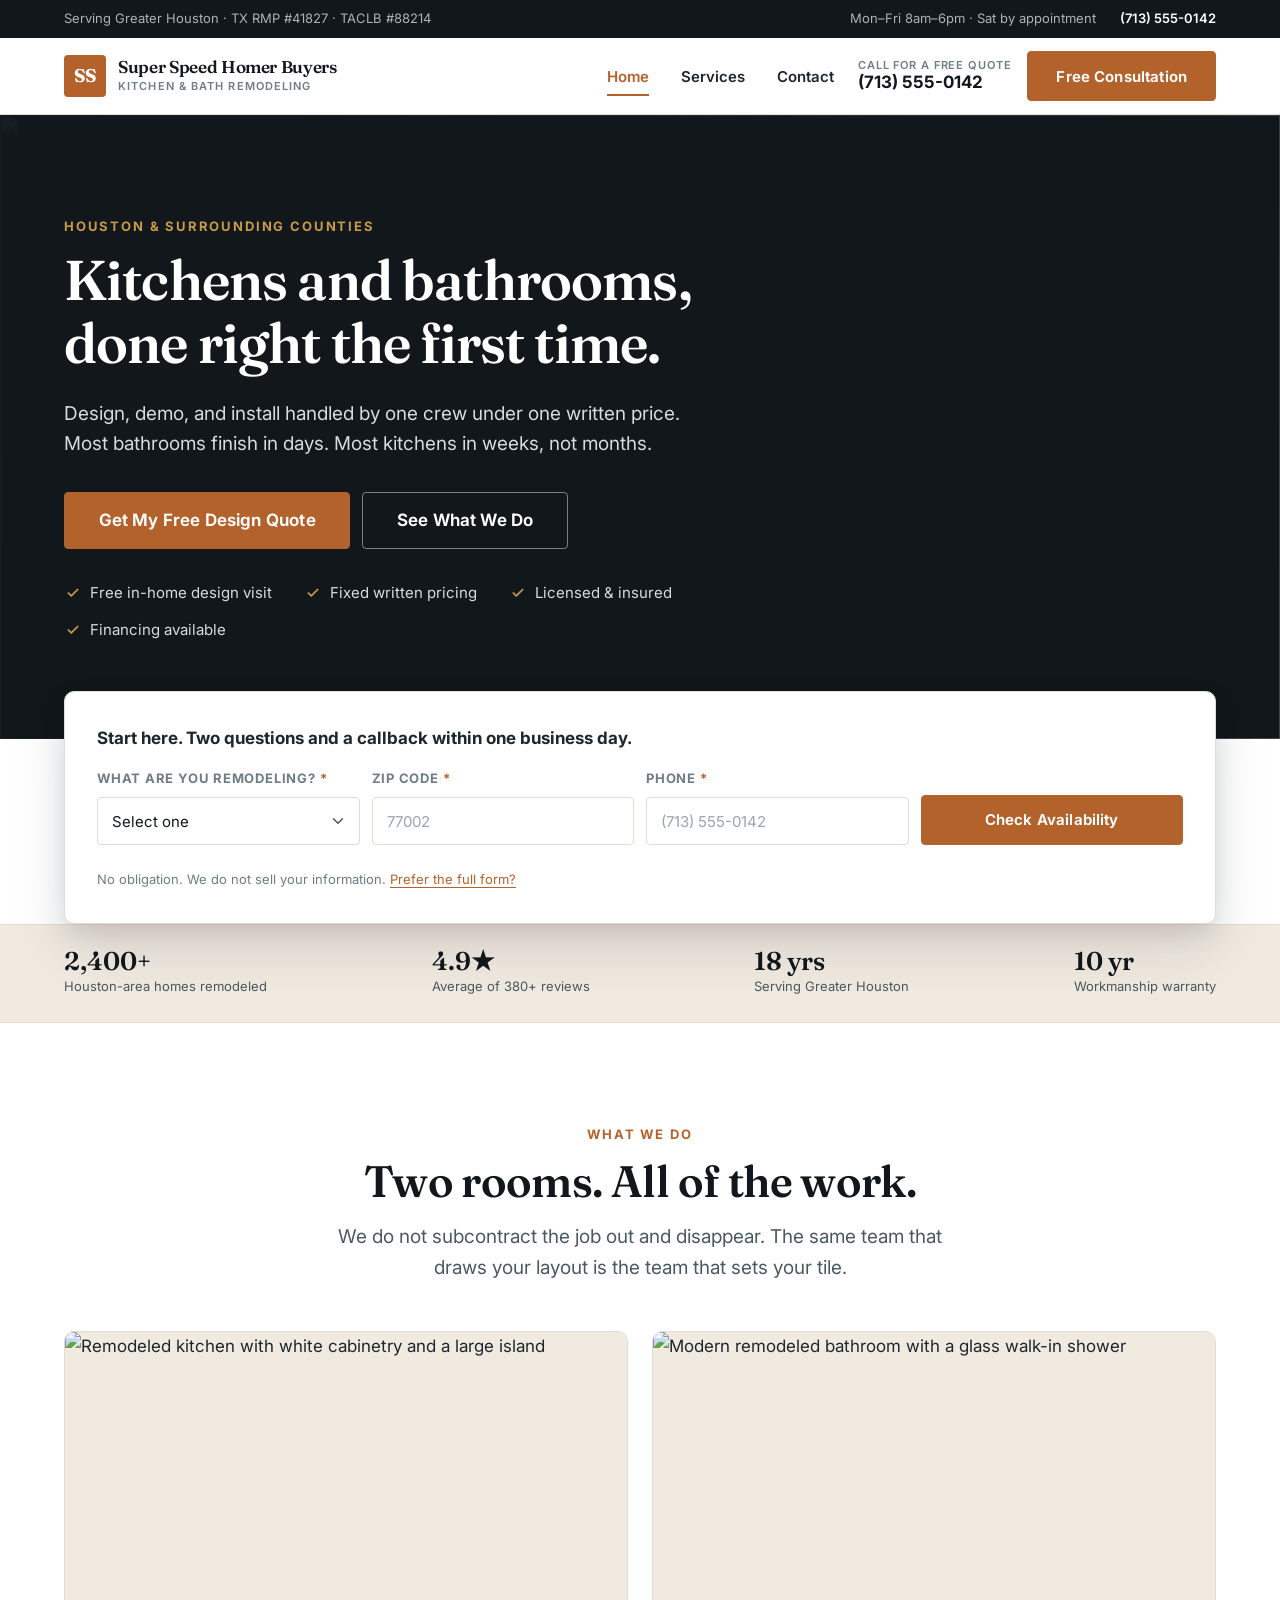
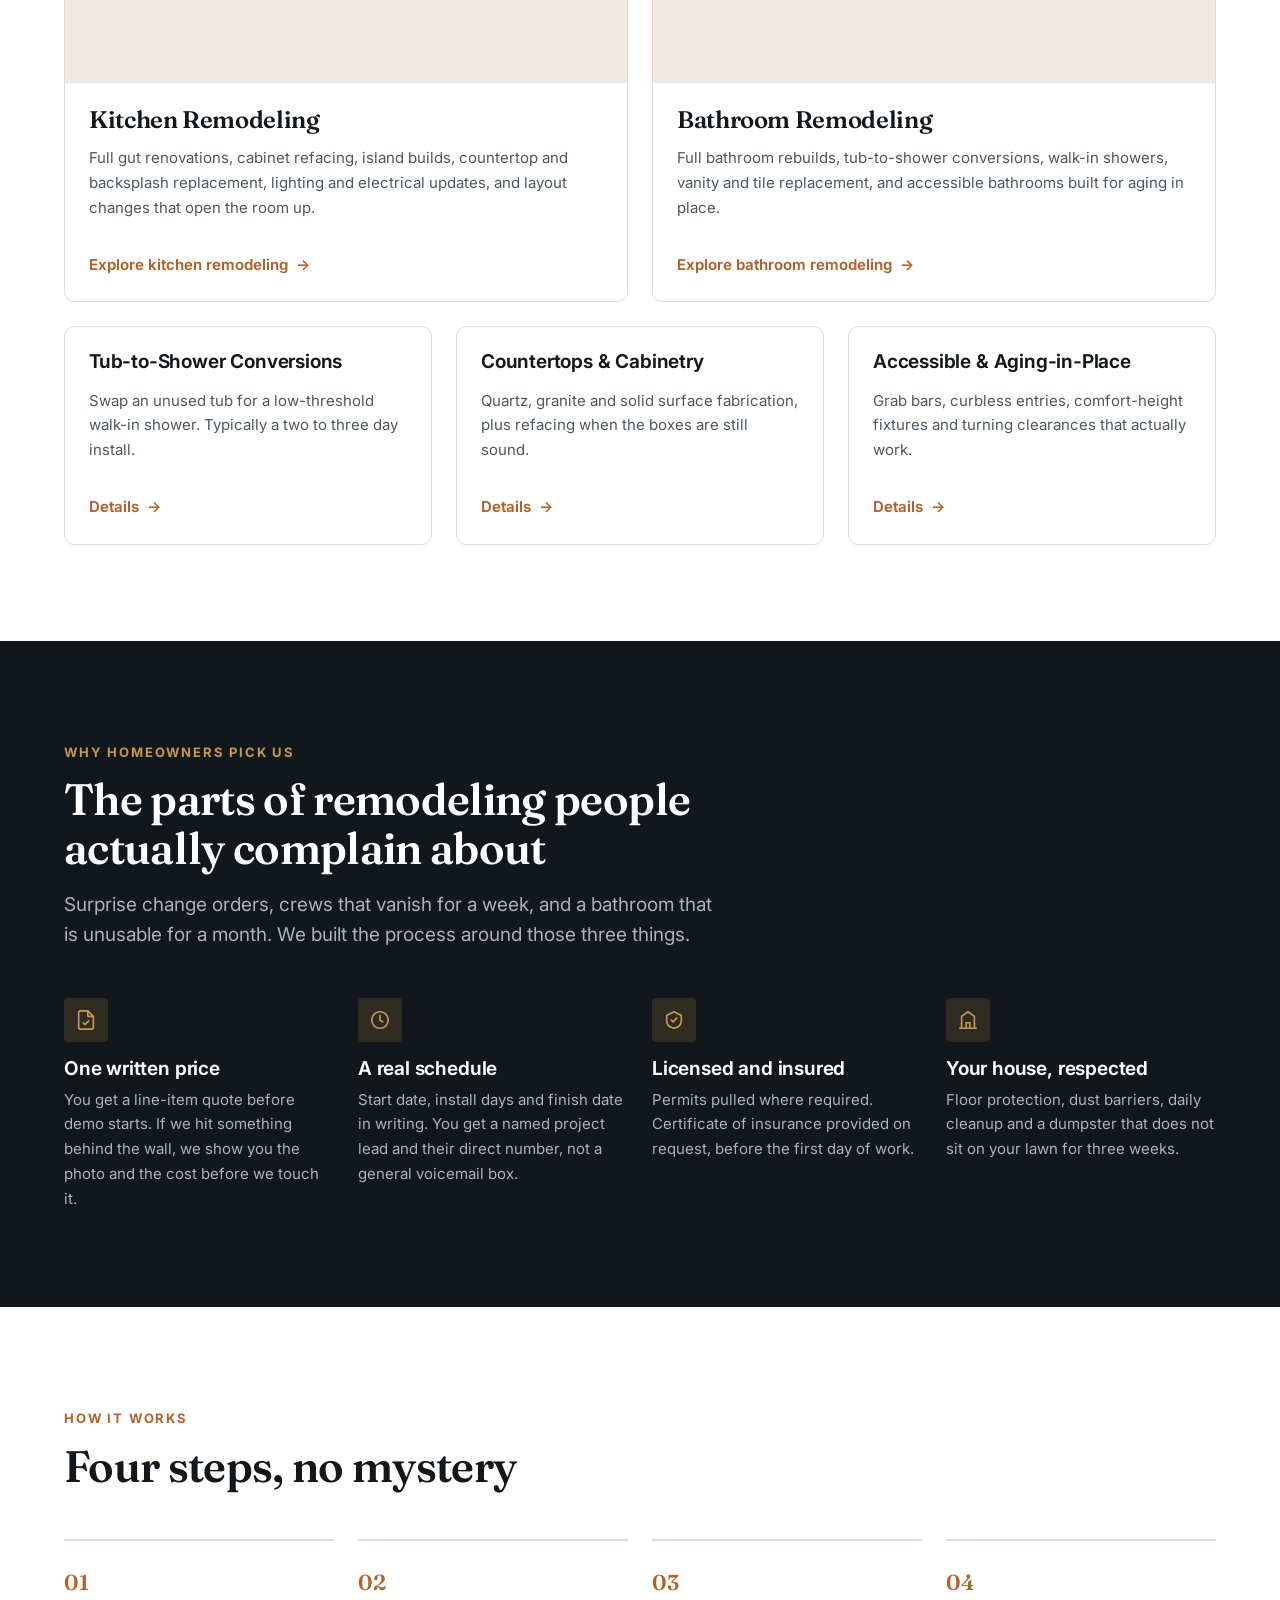
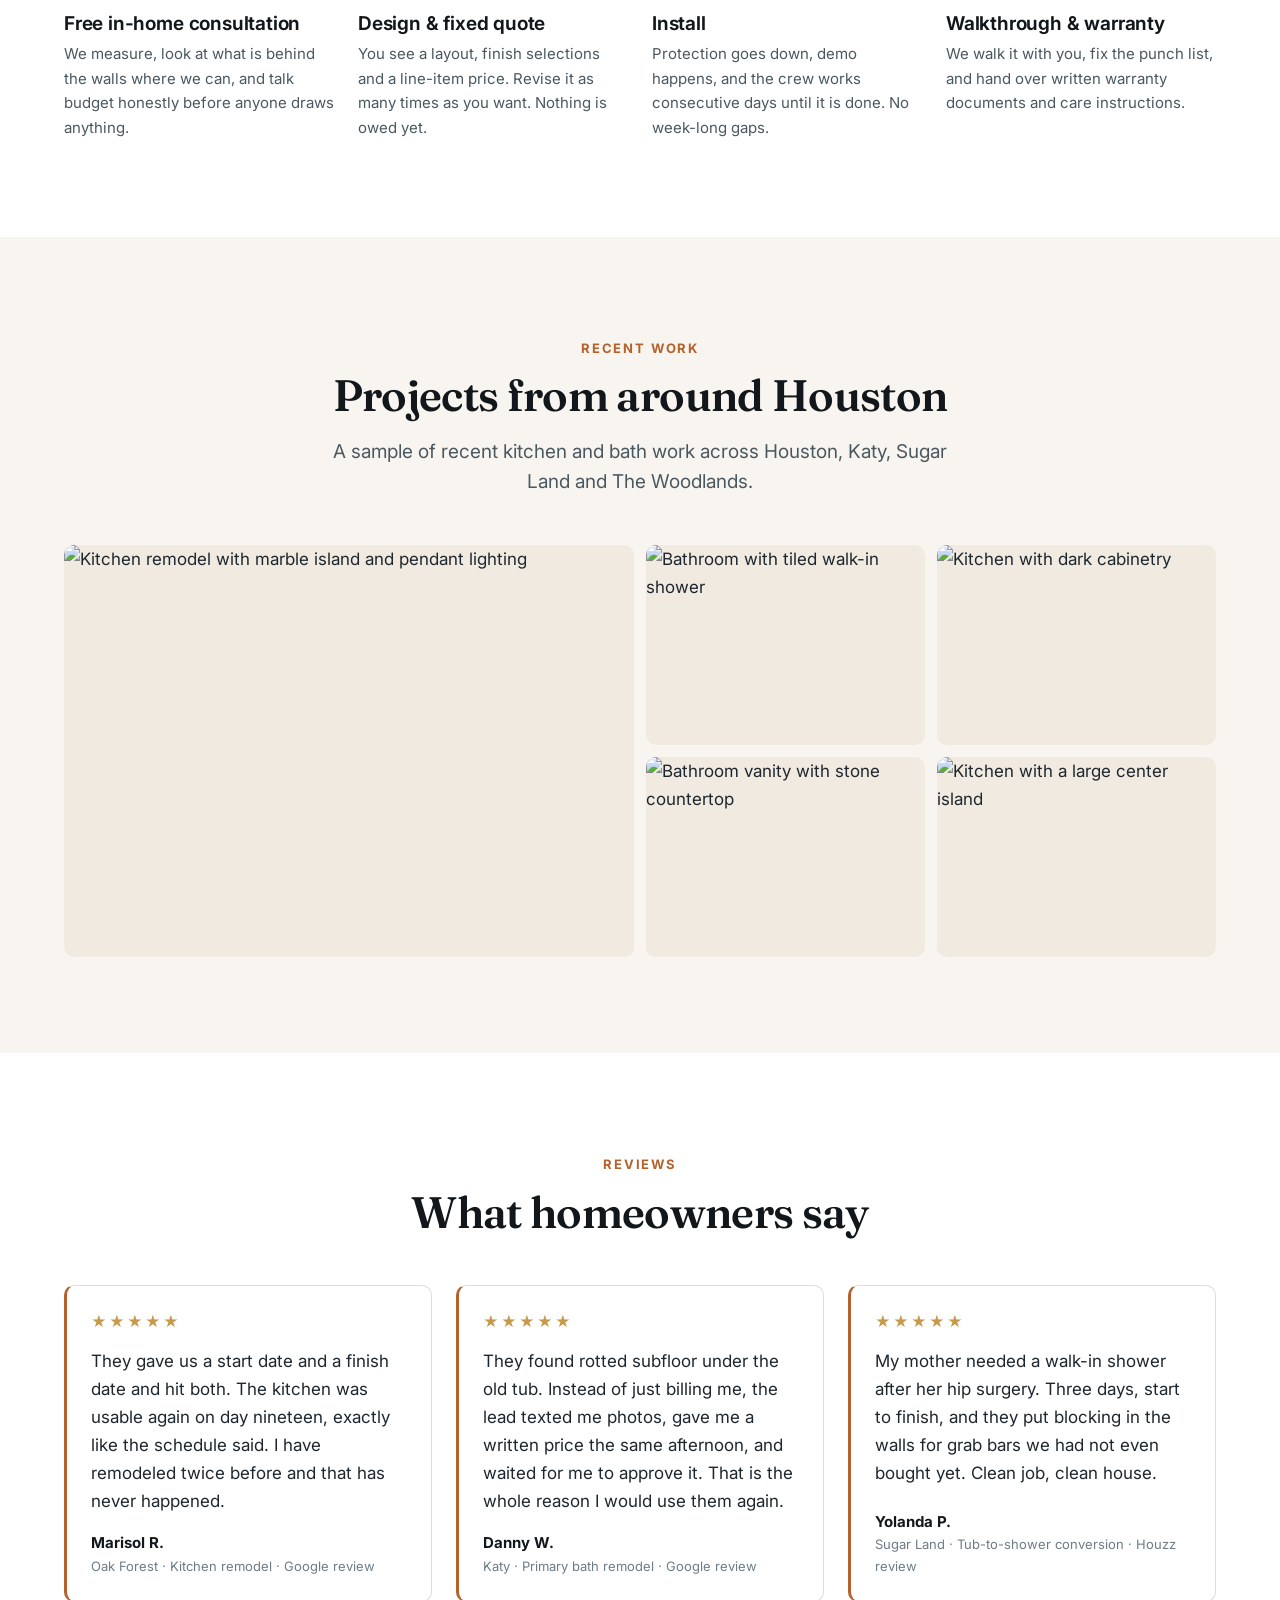
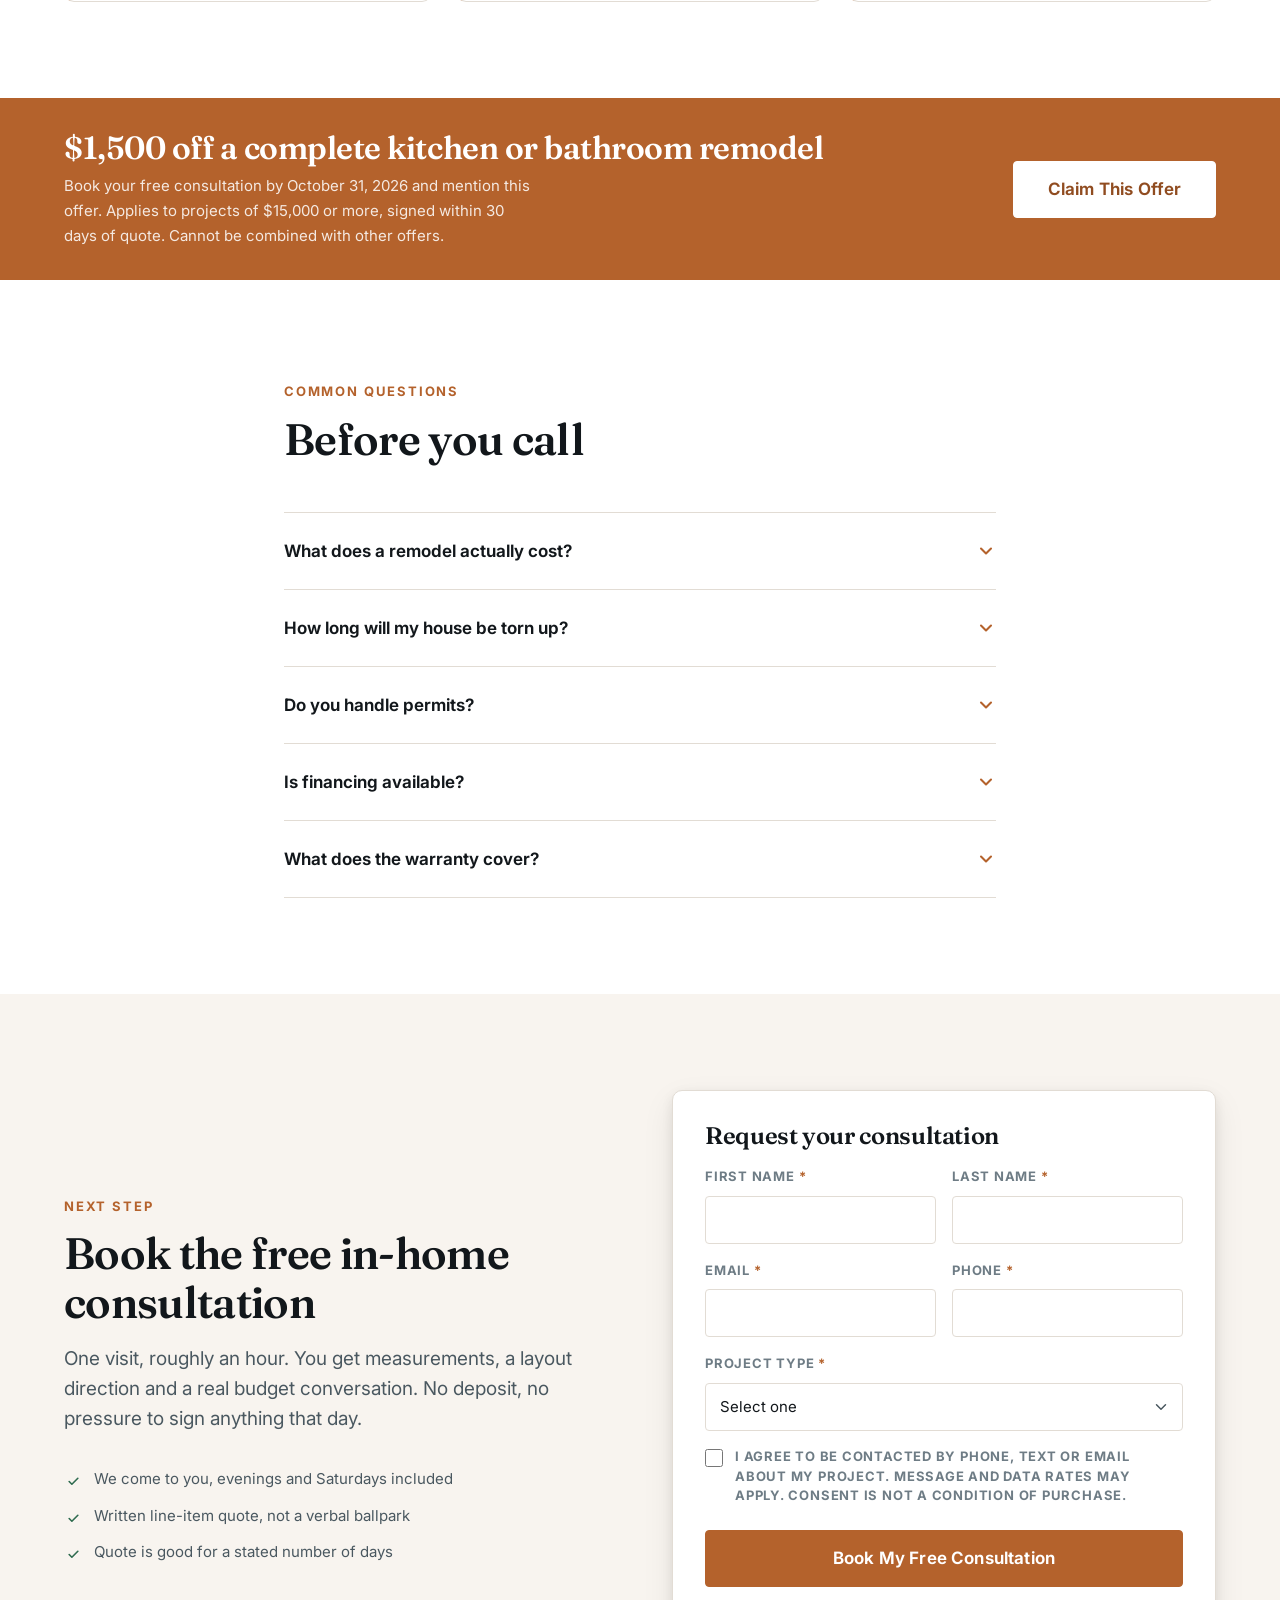
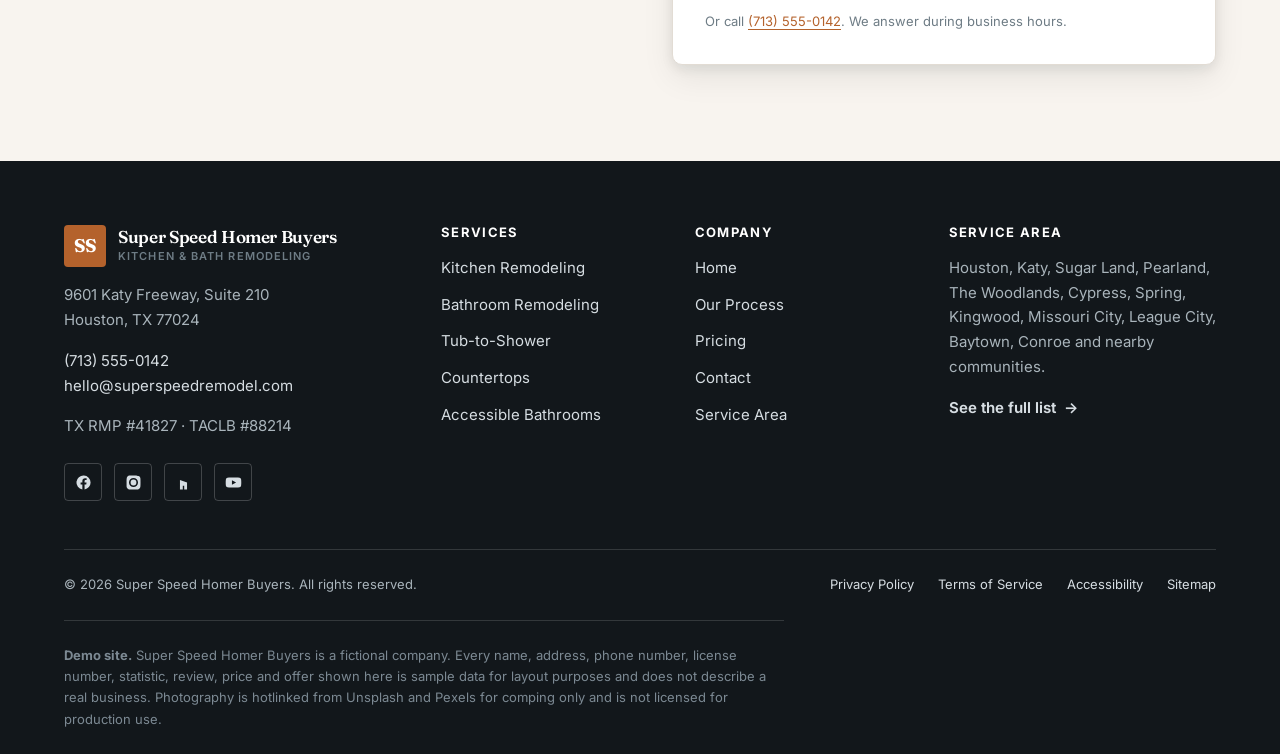
==== index.html @ 3278361f "Add files via upload" ====
<!DOCTYPE html>
<html lang="en">
<head>
<meta charset="utf-8">
<meta name="viewport" content="width=device-width, initial-scale=1">
<title>Kitchen &amp; Bathroom Remodeling in Houston, TX | Super Speed Homer Buyers</title>
<meta name="description" content="Super Speed Homer Buyers designs and installs kitchen and bathroom remodels across Greater Houston. Free in-home design consultation, fixed written pricing, most installs finished in days.">
<link rel="canonical" href="https://www.superspeedremodel.com/">

<!-- =============================================================================
     DEMO SITE - Super Speed Homer Buyers (fictional company)

     All names, addresses, phone numbers, license numbers, statistics, reviews,
     prices, timelines and offers are SAMPLE DATA written for layout purposes.
     Nothing here describes a real business. Review every fact before launch.

     Phone numbers use the reserved 555-01XX fictional range on purpose.
     Photos hotlink to Unsplash/Pexels for comping only, not licensed for production.

     BUILD TARGET: Webflow. Forms will be replaced by GoHighLevel embeds.
     See the "GHL SWAP POINT" comments around each <form> element.
============================================================================= -->

<meta property="og:type" content="website">
<meta property="og:title" content="Kitchen &amp; Bathroom Remodeling in Houston, TX">
<meta property="og:description" content="Free in-home design consultation. Fixed written pricing. Most installs finished in days, not weeks.">
<meta property="og:url" content="https://www.superspeedremodel.com/">

<link rel="preconnect" href="https://fonts.googleapis.com">
<link rel="preconnect" href="https://fonts.gstatic.com" crossorigin>
<link href="https://fonts.googleapis.com/css2?family=Fraunces:opsz,wght@9..144,500;9..144,600;9..144,700&family=Inter:wght@400;500;600;700&display=swap" rel="stylesheet">
<link rel="stylesheet" href="assets/css/styles.css">
</head>
<body>
<a class="skip-link" href="#main">Skip to main content</a>

<!-- ===== Utility bar ===== -->
<div class="utility">
  <div class="wrap">
    <span>Serving Greater Houston<span class="utility__license"> &middot; TX RMP #41827 &middot; TACLB #88214</span></span>
    <div class="utility__meta">
      <span>Mon&ndash;Fri 8am&ndash;6pm &middot; Sat by appointment</span>
      <a href="tel:+17135550142">(713) 555-0142</a>
    </div>
  </div>
</div>

<!-- ===== Header ===== -->
<header class="header" id="siteHeader">
  <div class="wrap">
    <a class="brand" href="index.html">
      <span class="brand__mark" aria-hidden="true">SS</span>
      <span>
        <span class="brand__name">Super Speed Homer Buyers</span>
        <span class="brand__tag">Kitchen &amp; Bath Remodeling</span>
      </span>
    </a>

    <nav class="nav" id="primaryNav" aria-label="Primary">
      <ul>
        <li><a href="index.html" aria-current="page">Home</a></li>
        <li><a href="services.html">Services</a></li>
        <li><a href="contact.html">Contact</a></li>
      </ul>
      <div class="nav__mobile-cta">
        <a class="btn btn--block" href="contact.html">Book Free Consultation</a>
        <a class="btn btn--ghost btn--block" href="tel:+17135550142">Call (713) 555-0142</a>
      </div>
    </nav>

    <div class="header__cta">
      <a class="header__phone" href="tel:+17135550142">
        <small>Call for a free quote</small>
        <strong>(713) 555-0142</strong>
      </a>
      <a class="btn" href="contact.html">Free Consultation</a>
    </div>

    <button class="nav-toggle" id="navToggle" type="button" aria-expanded="false" aria-controls="primaryNav">
      <span></span><span></span><span></span>
      <span class="visually-hidden">Toggle navigation</span>
    </button>
  </div>
</header>

<main id="main">

  <!-- ===== Hero ===== -->
  <section class="hero hero--home">
    <img class="hero__bg" src="https://images.unsplash.com/photo-1682888813913-e13f18692019?auto=format&amp;fit=crop&amp;w=1900&amp;q=70" alt="" aria-hidden="true" fetchpriority="high">
    <div class="wrap">
      <div class="hero__inner">
        <p class="eyebrow eyebrow--light">Houston &amp; surrounding counties</p>
        <h1>Kitchens and bathrooms, done right the first time.</h1>
        <p class="hero__sub">Design, demo, and install handled by one crew under one written price. Most bathrooms finish in days. Most kitchens in weeks, not months.</p>
        <div class="btn-row">
          <a class="btn btn--lg" href="#quote">Get My Free Design Quote</a>
          <a class="btn btn--lg btn--onDark" href="services.html">See What We Do</a>
        </div>
        <ul class="hero__ticks">
          <li>Free in-home design visit</li>
          <li>Fixed written pricing</li>
          <li>Licensed &amp; insured</li>
          <li>Financing available</li>
        </ul>
      </div>
    </div>
  </section>

  <!-- ===== Quick-start form ===== -->
  <section class="quickstart" id="quote">
    <div class="wrap">
      <div class="quickstart__card">
        <p class="quickstart__title">Start here. Two questions and a callback within one business day.</p>
        <!-- GHL SWAP POINT (quickstart__row) - Hero quick-capture (3 fields). In Webflow: keep the .quickstart__card wrapper and drop the GHL embed inside it. -->
            <form class="quickstart__row" id="quickForm" novalidate>
          <div class="field">
            <label for="q-service">What are you remodeling? <span class="req">*</span></label>
            <select id="q-service" name="service" required>
              <option value="">Select one</option>
              <option>Kitchen</option>
              <option>Bathroom</option>
              <option>Both kitchen and bathroom</option>
              <option>Not sure yet</option>
            </select>
          </div>
          <div class="field">
            <label for="q-zip">ZIP code <span class="req">*</span></label>
            <input type="text" id="q-zip" name="zip" inputmode="numeric" autocomplete="postal-code" placeholder="77002" required>
          </div>
          <div class="field">
            <label for="q-phone">Phone <span class="req">*</span></label>
            <input type="tel" id="q-phone" name="phone" autocomplete="tel" placeholder="(713) 555-0142" required>
          </div>
          <div class="field">
            <label for="q-submit" class="visually-hidden">Submit</label>
            <button class="btn btn--block" id="q-submit" type="submit">Check Availability</button>
          </div>
        </form>
            <!-- END GHL SWAP POINT (quickstart__row) -->
        <p class="form-status" id="quickStatus" role="status"></p>
        <p class="form-note mt-5">No obligation. We do not sell your information. <a href="contact.html">Prefer the full form?</a></p>
      </div>
    </div>
  </section>

  <!-- ===== Trust bar ===== -->
  <section class="trustbar" aria-label="Company facts">
    <div class="wrap">
      <div class="trustbar__item">
        <span class="trustbar__num">2,400+</span>
        <span class="trustbar__label">Houston-area homes remodeled</span>
      </div>
      <div class="trustbar__item">
        <span class="trustbar__num">4.9&#9733;</span>
        <span class="trustbar__label">Average of 380+ reviews</span>
      </div>
      <div class="trustbar__item">
        <span class="trustbar__num">18 yrs</span>
        <span class="trustbar__label">Serving Greater Houston</span>
      </div>
      <div class="trustbar__item">
        <span class="trustbar__num">10 yr</span>
        <span class="trustbar__label">Workmanship warranty</span>
      </div>
    </div>
  </section>

  <!-- ===== Services ===== -->
  <section class="section">
    <div class="wrap">
      <div class="section-head section-head--center">
        <p class="eyebrow">What we do</p>
        <h2>Two rooms. All of the work.</h2>
        <p class="lede">We do not subcontract the job out and disappear. The same team that draws your layout is the team that sets your tile.</p>
      </div>

      <div class="grid grid--2">
        <article class="card card--feature">
          <div class="card__media">
            <img src="https://images.unsplash.com/photo-1565183928294-7063f23ce0f8?auto=format&amp;fit=crop&amp;w=900&amp;q=70" alt="Remodeled kitchen with white cabinetry and a large island" loading="lazy">
          </div>
          <div class="card__body">
            <h3>Kitchen Remodeling</h3>
            <p>Full gut renovations, cabinet refacing, island builds, countertop and backsplash replacement, lighting and electrical updates, and layout changes that open the room up.</p>
            <a class="link-arrow" href="services.html#kitchens">Explore kitchen remodeling</a>
          </div>
        </article>

        <article class="card card--feature">
          <div class="card__media">
            <img src="https://images.pexels.com/photos/6957081/pexels-photo-6957081.jpeg?auto=compress&amp;cs=tinysrgb&amp;w=900" alt="Modern remodeled bathroom with a glass walk-in shower" loading="lazy">
          </div>
          <div class="card__body">
            <h3>Bathroom Remodeling</h3>
            <p>Full bathroom rebuilds, tub-to-shower conversions, walk-in showers, vanity and tile replacement, and accessible bathrooms built for aging in place.</p>
            <a class="link-arrow" href="services.html#bathrooms">Explore bathroom remodeling</a>
          </div>
        </article>
      </div>

      <div class="grid grid--3 mt-5">
        <article class="card">
          <div class="card__body">
            <h4>Tub-to-Shower Conversions</h4>
            <p>Swap an unused tub for a low-threshold walk-in shower. Typically a two to three day install.</p>
            <a class="link-arrow" href="services.html#specialty">Details</a>
          </div>
        </article>
        <article class="card">
          <div class="card__body">
            <h4>Countertops &amp; Cabinetry</h4>
            <p>Quartz, granite and solid surface fabrication, plus refacing when the boxes are still sound.</p>
            <a class="link-arrow" href="services.html#specialty">Details</a>
          </div>
        </article>
        <article class="card">
          <div class="card__body">
            <h4>Accessible &amp; Aging-in-Place</h4>
            <p>Grab bars, curbless entries, comfort-height fixtures and turning clearances that actually work.</p>
            <a class="link-arrow" href="services.html#specialty">Details</a>
          </div>
        </article>
      </div>
    </div>
  </section>

  <!-- ===== Why us ===== -->
  <section class="section section--dark">
    <div class="wrap">
      <div class="section-head">
        <p class="eyebrow eyebrow--light">Why homeowners pick us</p>
        <h2>The parts of remodeling people actually complain about</h2>
        <p class="lede">Surprise change orders, crews that vanish for a week, and a bathroom that is unusable for a month. We built the process around those three things.</p>
      </div>

      <div class="grid grid--4">
        <div class="value">
          <div class="value__icon" aria-hidden="true">
            <svg width="22" height="22" viewBox="0 0 24 24" fill="none" stroke="currentColor" stroke-width="1.8" stroke-linecap="round" stroke-linejoin="round"><path d="M14 2H6a2 2 0 0 0-2 2v16a2 2 0 0 0 2 2h12a2 2 0 0 0 2-2V8z"/><path d="M14 2v6h6"/><path d="M9 15l2 2 4-4"/></svg>
          </div>
          <h4>One written price</h4>
          <p>You get a line-item quote before demo starts. If we hit something behind the wall, we show you the photo and the cost before we touch it.</p>
        </div>
        <div class="value">
          <div class="value__icon" aria-hidden="true">
            <svg width="22" height="22" viewBox="0 0 24 24" fill="none" stroke="currentColor" stroke-width="1.8" stroke-linecap="round" stroke-linejoin="round"><circle cx="12" cy="12" r="9"/><path d="M12 7v5l3 2"/></svg>
          </div>
          <h4>A real schedule</h4>
          <p>Start date, install days and finish date in writing. You get a named project lead and their direct number, not a general voicemail box.</p>
        </div>
        <div class="value">
          <div class="value__icon" aria-hidden="true">
            <svg width="22" height="22" viewBox="0 0 24 24" fill="none" stroke="currentColor" stroke-width="1.8" stroke-linecap="round" stroke-linejoin="round"><path d="M12 3l8 4v5c0 5-3.4 8.3-8 9-4.6-.7-8-4-8-9V7z"/><path d="M9 12l2 2 4-4"/></svg>
          </div>
          <h4>Licensed and insured</h4>
          <p>Permits pulled where required. Certificate of insurance provided on request, before the first day of work.</p>
        </div>
        <div class="value">
          <div class="value__icon" aria-hidden="true">
            <svg width="22" height="22" viewBox="0 0 24 24" fill="none" stroke="currentColor" stroke-width="1.8" stroke-linecap="round" stroke-linejoin="round"><path d="M3 21h18"/><path d="M5 21V8l7-5 7 5v13"/><path d="M10 21v-6h4v6"/></svg>
          </div>
          <h4>Your house, respected</h4>
          <p>Floor protection, dust barriers, daily cleanup and a dumpster that does not sit on your lawn for three weeks.</p>
        </div>
      </div>
    </div>
  </section>

  <!-- ===== Process ===== -->
  <section class="section">
    <div class="wrap">
      <div class="section-head">
        <p class="eyebrow">How it works</p>
        <h2>Four steps, no mystery</h2>
      </div>
      <div class="grid grid--4 steps">
        <div class="step">
          <h4>Free in-home consultation</h4>
          <p>We measure, look at what is behind the walls where we can, and talk budget honestly before anyone draws anything.</p>
        </div>
        <div class="step">
          <h4>Design &amp; fixed quote</h4>
          <p>You see a layout, finish selections and a line-item price. Revise it as many times as you want. Nothing is owed yet.</p>
        </div>
        <div class="step">
          <h4>Install</h4>
          <p>Protection goes down, demo happens, and the crew works consecutive days until it is done. No week-long gaps.</p>
        </div>
        <div class="step">
          <h4>Walkthrough &amp; warranty</h4>
          <p>We walk it with you, fix the punch list, and hand over written warranty documents and care instructions.</p>
        </div>
      </div>
    </div>
  </section>

  <!-- ===== Gallery ===== -->
  <section class="section section--cream">
    <div class="wrap">
      <div class="section-head section-head--center">
        <p class="eyebrow">Recent work</p>
        <h2>Projects from around Houston</h2>
        <p class="lede">A sample of recent kitchen and bath work across Houston, Katy, Sugar Land and The Woodlands.</p>
      </div>
      <div class="gallery">
        <figure class="gallery__wide gallery__tall">
          <img src="https://images.unsplash.com/photo-1609347744403-2306e8a9ae27?auto=format&amp;fit=crop&amp;w=1000&amp;q=70" alt="Kitchen remodel with marble island and pendant lighting" loading="lazy">
        </figure>
        <figure>
          <img src="https://images.pexels.com/photos/7031840/pexels-photo-7031840.jpeg?auto=compress&amp;cs=tinysrgb&amp;w=700" alt="Bathroom with tiled walk-in shower" loading="lazy">
        </figure>
        <figure>
          <img src="https://images.unsplash.com/photo-1683917067889-c88599491d5c?auto=format&amp;fit=crop&amp;w=700&amp;q=70" alt="Kitchen with dark cabinetry" loading="lazy">
        </figure>
        <figure>
          <img src="https://images.pexels.com/photos/8082195/pexels-photo-8082195.jpeg?auto=compress&amp;cs=tinysrgb&amp;w=700" alt="Bathroom vanity with stone countertop" loading="lazy">
        </figure>
        <figure>
          <img src="https://images.unsplash.com/photo-1571843439991-dd2b8e051966?auto=format&amp;fit=crop&amp;w=700&amp;q=70" alt="Kitchen with a large center island" loading="lazy">
        </figure>
      </div>
    </div>
  </section>

  <!-- ===== Testimonials ===== -->
  <section class="section">
    <div class="wrap">
      <div class="section-head section-head--center">
        <p class="eyebrow">Reviews</p>
        <h2>What homeowners say</h2>
      </div>

      <!-- SAMPLE COPY: these three reviews are written for the demo and are not real
           customers. Replace each with a verbatim, verifiable review before launch and
           link it to its source. -->

      <div class="grid grid--3">
        <figure class="quote">
          <div class="quote__stars" aria-hidden="true">&#9733;&#9733;&#9733;&#9733;&#9733;</div>
          <blockquote>They gave us a start date and a finish date and hit both. The kitchen was usable again on day nineteen, exactly like the schedule said. I have remodeled twice before and that has never happened.</blockquote>
          <figcaption><strong>Marisol R.</strong>Oak Forest &middot; Kitchen remodel &middot; Google review</figcaption>
        </figure>
        <figure class="quote">
          <div class="quote__stars" aria-hidden="true">&#9733;&#9733;&#9733;&#9733;&#9733;</div>
          <blockquote>They found rotted subfloor under the old tub. Instead of just billing me, the lead texted me photos, gave me a written price the same afternoon, and waited for me to approve it. That is the whole reason I would use them again.</blockquote>
          <figcaption><strong>Danny W.</strong>Katy &middot; Primary bath remodel &middot; Google review</figcaption>
        </figure>
        <figure class="quote">
          <div class="quote__stars" aria-hidden="true">&#9733;&#9733;&#9733;&#9733;&#9733;</div>
          <blockquote>My mother needed a walk-in shower after her hip surgery. Three days, start to finish, and they put blocking in the walls for grab bars we had not even bought yet. Clean job, clean house.</blockquote>
          <figcaption><strong>Yolanda P.</strong>Sugar Land &middot; Tub-to-shower conversion &middot; Houzz review</figcaption>
        </figure>
      </div>
    </div>
  </section>

  <!-- ===== Offer band ===== -->
  <section class="band">
    <div class="wrap">
      <div>
        <h2>$1,500 off a complete kitchen or bathroom remodel</h2>
        <p>Book your free consultation by October 31, 2026 and mention this offer. Applies to projects of $15,000 or more, signed within 30 days of quote. Cannot be combined with other offers.</p>
      </div>
      <a class="btn btn--lg" href="contact.html">Claim This Offer</a>
    </div>
  </section>

  <!-- ===== FAQ ===== -->
  <section class="section">
    <div class="wrap wrap--narrow">
      <div class="section-head">
        <p class="eyebrow">Common questions</p>
        <h2>Before you call</h2>
      </div>

      <div class="faq">
        <details>
          <summary>What does a remodel actually cost?</summary>
          <div class="faq__answer">Bathrooms typically run $14,000 to $65,000 depending on size and whether the layout changes. Kitchens run $12,000 for a refresh up to $160,000 for a full reconfiguration. The variables are plumbing moves, cabinet line and countertop material. We publish our full ranges on the <a href="services.html#pricing">pricing section</a> and give you a line-item written price after the in-home visit.</div>
        </details>
        <details>
          <summary>How long will my house be torn up?</summary>
          <div class="faq__answer">A tub-to-shower conversion is 2 to 3 working days. A guest bathroom is 5 to 8. A primary bathroom is 2 to 3 weeks. Kitchens run 1 to 2 weeks for a refresh and 3 to 5 weeks for a full replacement, driven mostly by cabinet and countertop lead times. We order and stage everything before demo day so the crew is never sitting idle waiting on a delivery.</div>
        </details>
        <details>
          <summary>Do you handle permits?</summary>
          <div class="faq__answer">Yes. We pull permits in the City of Houston and in Harris, Fort Bend, Montgomery and Brazoria counties, and we schedule the inspections. Permits are included in your quoted price. Cosmetic work that does not move plumbing, gas or electrical usually does not require one, and we will tell you which category your project falls into at the consultation.</div>
        </details>
        <details>
          <summary>Is financing available?</summary>
          <div class="faq__answer">Yes. We offer 0% interest for 18 months on approved credit, and fixed-rate terms out to 120 months for larger projects, through our lending partners. Pre-approval takes a few minutes and does not affect your quote. Financing is subject to credit approval, and terms are disclosed in writing before you sign anything.</div>
        </details>
        <details>
          <summary>What does the warranty cover?</summary>
          <div class="faq__answer">Two separate warranties. Materials carry the manufacturer&rsquo;s own warranty, which varies by product and is listed in your paperwork. Our labor and workmanship carry a 10 year written warranty, including waterproofing and tile installation. Both documents are handed over at the final walkthrough, not mailed later.</div>
        </details>
      </div>
    </div>
  </section>

  <!-- ===== Final CTA ===== -->
  <section class="section section--cream">
    <div class="wrap">
      <div class="split">
        <div>
          <p class="eyebrow">Next step</p>
          <h2>Book the free in-home consultation</h2>
          <p class="lede">One visit, roughly an hour. You get measurements, a layout direction and a real budget conversation. No deposit, no pressure to sign anything that day.</p>
          <ul class="checklist mt-6">
            <li>We come to you, evenings and Saturdays included</li>
            <li>Written line-item quote, not a verbal ballpark</li>
            <li>Quote is good for a stated number of days</li>
          </ul>
        </div>
        <div class="formcard">
          <h3>Request your consultation</h3>
          <!-- GHL SWAP POINT (homeForm) - Home page bottom form. In Webflow: keep the .formcard wrapper and its <h3>, replace the <form> with the GHL embed. -->
            <form id="homeForm" novalidate>
            <div class="form-grid">
              <div class="field">
                <label for="h-first">First name <span class="req">*</span></label>
                <input type="text" id="h-first" name="first" autocomplete="given-name" required>
              </div>
              <div class="field">
                <label for="h-last">Last name <span class="req">*</span></label>
                <input type="text" id="h-last" name="last" autocomplete="family-name" required>
              </div>
              <div class="field">
                <label for="h-email">Email <span class="req">*</span></label>
                <input type="email" id="h-email" name="email" autocomplete="email" required>
              </div>
              <div class="field">
                <label for="h-tel">Phone <span class="req">*</span></label>
                <input type="tel" id="h-tel" name="phone" autocomplete="tel" required>
              </div>
              <div class="field field--full">
                <label for="h-project">Project type <span class="req">*</span></label>
                <select id="h-project" name="project" required>
                  <option value="">Select one</option>
                  <option>Kitchen remodel</option>
                  <option>Bathroom remodel</option>
                  <option>Tub-to-shower conversion</option>
                  <option>Countertops or cabinetry only</option>
                  <option>Accessible / aging-in-place</option>
                  <option>Something else</option>
                </select>
              </div>
              <div class="field field--full">
                <label class="consent" for="h-consent">
                  <input type="checkbox" id="h-consent" name="consent">
                  <span>I agree to be contacted by phone, text or email about my project. Message and data rates may apply. Consent is not a condition of purchase.</span>
                </label>
              </div>
            </div>
            <button class="btn btn--lg btn--block mt-5" type="submit">Book My Free Consultation</button>
            <p class="form-status" id="homeStatus" role="status"></p>
            <p class="form-note mt-5">Or call <a href="tel:+17135550142">(713) 555-0142</a>. We answer during business hours.</p>
          </form>
            <!-- END GHL SWAP POINT (homeForm) -->
        </div>
      </div>
    </div>
  </section>

</main>

<!-- ===== Footer ===== -->
<footer class="footer">
  <div class="wrap">
    <div class="footer__grid">
      <div>
        <a class="brand" href="index.html">
          <span class="brand__mark" aria-hidden="true">SS</span>
          <span>
            <span class="brand__name">Super Speed Homer Buyers</span>
            <span class="brand__tag">Kitchen &amp; Bath Remodeling</span>
          </span>
        </a>
        <p>9601 Katy Freeway, Suite 210<br>Houston, TX 77024</p>
        <p><a href="tel:+17135550142">(713) 555-0142</a><br><a href="mailto:hello@superspeedremodel.com">hello@superspeedremodel.com</a></p>
        <p>TX RMP #41827 &middot; TACLB #88214</p>
        <div class="social">
          <a href="#" aria-label="Facebook"><svg viewBox="0 0 24 24"><path d="M22 12a10 10 0 1 0-11.6 9.9v-7H7.9V12h2.5V9.8c0-2.5 1.5-3.9 3.8-3.9 1.1 0 2.2.2 2.2.2v2.5h-1.3c-1.2 0-1.6.8-1.6 1.6V12h2.8l-.4 2.9h-2.4v7A10 10 0 0 0 22 12z"/></svg></a>
          <a href="#" aria-label="Instagram"><svg viewBox="0 0 24 24"><path d="M12 2.2c3.2 0 3.6 0 4.9.1 1.2.1 1.8.3 2.2.4.6.2 1 .5 1.4.9.4.4.7.8.9 1.4.2.4.4 1 .4 2.2.1 1.3.1 1.7.1 4.9s0 3.6-.1 4.9c-.1 1.2-.3 1.8-.4 2.2-.2.6-.5 1-.9 1.4-.4.4-.8.7-1.4.9-.4.2-1 .4-2.2.4-1.3.1-1.7.1-4.9.1s-3.6 0-4.9-.1c-1.2-.1-1.8-.3-2.2-.4-.6-.2-1-.5-1.4-.9-.4-.4-.7-.8-.9-1.4-.2-.4-.4-1-.4-2.2C2.2 15.6 2.2 15.2 2.2 12s0-3.6.1-4.9c.1-1.2.3-1.8.4-2.2.2-.6.5-1 .9-1.4.4-.4.8-.7 1.4-.9.4-.2 1-.4 2.2-.4 1.3-.1 1.7-.1 4.8-.1zm0 3.4A6.4 6.4 0 1 0 18.4 12 6.4 6.4 0 0 0 12 5.6zm0 10.5A4.1 4.1 0 1 1 16.1 12 4.1 4.1 0 0 1 12 16.1zm6.6-10.7a1.5 1.5 0 1 1-1.5-1.5 1.5 1.5 0 0 1 1.5 1.5z"/></svg></a>
          <a href="#" aria-label="Houzz"><svg viewBox="0 0 24 24"><path d="M7 2v6.5L17 12v10h-4v-5.5H11V22H7V2z"/></svg></a>
          <a href="#" aria-label="YouTube"><svg viewBox="0 0 24 24"><path d="M23 12s0-3.4-.4-5a2.6 2.6 0 0 0-1.8-1.8C19.1 4.8 12 4.8 12 4.8s-7.1 0-8.8.4A2.6 2.6 0 0 0 1.4 7C1 8.6 1 12 1 12s0 3.4.4 5a2.6 2.6 0 0 0 1.8 1.8c1.7.4 8.8.4 8.8.4s7.1 0 8.8-.4a2.6 2.6 0 0 0 1.8-1.8c.4-1.6.4-5 .4-5zM9.8 15.3V8.7l5.9 3.3z"/></svg></a>
        </div>
      </div>

      <div>
        <h4>Services</h4>
        <ul>
          <li><a href="services.html#kitchens">Kitchen Remodeling</a></li>
          <li><a href="services.html#bathrooms">Bathroom Remodeling</a></li>
          <li><a href="services.html#specialty">Tub-to-Shower</a></li>
          <li><a href="services.html#specialty">Countertops</a></li>
          <li><a href="services.html#specialty">Accessible Bathrooms</a></li>
        </ul>
      </div>

      <div>
        <h4>Company</h4>
        <ul>
          <li><a href="index.html">Home</a></li>
          <li><a href="services.html#process">Our Process</a></li>
          <li><a href="services.html#pricing">Pricing</a></li>
          <li><a href="contact.html">Contact</a></li>
          <li><a href="contact.html#areas">Service Area</a></li>
        </ul>
      </div>

      <div>
        <h4>Service area</h4>
        <p>Houston, Katy, Sugar Land, Pearland, The Woodlands, Cypress, Spring, Kingwood, Missouri City, League City, Baytown, Conroe and nearby communities.</p>
        <a class="link-arrow" href="contact.html#areas">See the full list</a>
      </div>
    </div>

    <div class="footer__legal">
      <span>&copy; 2026 Super Speed Homer Buyers. All rights reserved.</span>
      <ul>
        <li><a href="#">Privacy Policy</a></li>
        <li><a href="#">Terms of Service</a></li>
        <li><a href="#">Accessibility</a></li>
        <li><a href="#">Sitemap</a></li>
      </ul>
    </div>

    <p class="footer__disclaimer"><strong>Demo site.</strong> Super Speed Homer Buyers is a fictional company. Every name, address, phone number, license number, statistic, review, price and offer shown here is sample data for layout purposes and does not describe a real business. Photography is hotlinked from Unsplash and Pexels for comping only and is not licensed for production use.</p>
  </div>
</footer>

<!-- ===== Sticky mobile bar ===== -->
<div class="mobilebar">
  <a class="btn btn--ghost" href="tel:+17135550142">Call Now</a>
  <a class="btn" href="contact.html">Free Quote</a>
</div>

<script src="assets/js/main.js" defer></script>
</body>
</html>
---- assets/css/styles.css ----
/* ==========================================================================
   Super Speed Homer Buyers - Kitchen & Bath Remodeling
   Shared stylesheet for index.html / services.html / contact.html

   PLACEHOLDER SITE. All brand details, copy, testimonials, stats, license
   numbers and pricing are invented placeholders. Replace before launch.

   Table of contents
   01. Tokens
   02. Reset & base
   03. Typography
   04. Layout primitives
   05. Buttons & links
   06. Header / nav
   07. Hero
   08. Sections & components
   09. Forms
   10. Accordion
   11. Footer
   12. Sticky mobile bar
   13. Utilities
   14. Responsive
   15. Motion & print
   ========================================================================== */

/* 01. Tokens ------------------------------------------------------------- */
:root {
  /* Brand */
  --ink:        #12171B;
  --ink-2:      #1E272E;
  --slate:      #4A5860;
  --slate-2:    #6E7C85;
  --line:       #E2DCD4;
  --cream:      #F8F4EF;
  --cream-2:    #F1EAE1;
  --white:      #FFFFFF;

  --brand:      #B4622C;   /* copper - primary accent */
  --brand-dark: #904C20;
  --brand-soft: #F6E9DF;
  --gold:       #C79A4B;
  --green:      #2F6B4F;   /* success / trust ticks */

  /* Typography */
  --font-display: "Fraunces", Georgia, "Times New Roman", serif;
  --font-ui: "Inter", -apple-system, BlinkMacSystemFont, "Segoe UI", Roboto, Helvetica, Arial, sans-serif;

  --fs-xs:   0.8125rem;
  --fs-sm:   0.9375rem;
  --fs-base: 1.0625rem;
  --fs-lg:   1.1875rem;
  --fs-xl:   1.5rem;
  --fs-2xl:  2rem;
  --fs-3xl:  2.75rem;
  --fs-4xl:  3.5rem;

  /* Space */
  --sp-1: 0.25rem;
  --sp-2: 0.5rem;
  --sp-3: 0.75rem;
  --sp-4: 1rem;
  --sp-5: 1.5rem;
  --sp-6: 2rem;
  --sp-7: 3rem;
  --sp-8: 4rem;
  --sp-9: 6rem;

  /* Shell */
  --wrap: 1200px;
  --wrap-narrow: 760px;
  --radius: 4px;
  --radius-lg: 10px;
  --shadow-sm: 0 1px 2px rgba(18, 23, 27, .06), 0 2px 8px rgba(18, 23, 27, .05);
  --shadow-md: 0 4px 12px rgba(18, 23, 27, .08), 0 12px 32px rgba(18, 23, 27, .08);
  --shadow-lg: 0 8px 24px rgba(18, 23, 27, .10), 0 24px 60px rgba(18, 23, 27, .12);

  --header-h: 76px;
}

/* 02. Reset & base ------------------------------------------------------- */
*, *::before, *::after { box-sizing: border-box; }

html {
  scroll-behavior: smooth;
  scroll-padding-top: calc(var(--header-h) + 16px);
  -webkit-text-size-adjust: 100%;
}

body {
  margin: 0;
  font-family: var(--font-ui);
  font-size: var(--fs-base);
  line-height: 1.65;
  color: var(--ink-2);
  background: var(--white);
  -webkit-font-smoothing: antialiased;
  text-rendering: optimizeLegibility;
}

body.nav-open { overflow: hidden; }

img { max-width: 100%; height: auto; display: block; }
svg { display: block; }

.skip-link {
  position: absolute;
  left: -9999px;
  top: 0;
  z-index: 999;
  background: var(--ink);
  color: var(--white);
  padding: var(--sp-3) var(--sp-5);
  font-weight: 600;
}
.skip-link:focus { left: 0; }

:focus-visible {
  outline: 3px solid var(--brand);
  outline-offset: 2px;
  border-radius: 2px;
}

/* 03. Typography --------------------------------------------------------- */
h1, h2, h3, h4 {
  font-family: var(--font-display);
  font-weight: 600;
  line-height: 1.12;
  letter-spacing: -0.015em;
  color: var(--ink);
  margin: 0 0 var(--sp-4);
  font-variation-settings: "SOFT" 0, "WONK" 0;
}

h1 { font-size: var(--fs-4xl); }
h2 { font-size: var(--fs-3xl); }
h3 { font-size: var(--fs-xl); }
h4 { font-size: var(--fs-lg); font-family: var(--font-ui); font-weight: 650; letter-spacing: -0.01em; }

p { margin: 0 0 var(--sp-4); }
p:last-child { margin-bottom: 0; }

.lede {
  font-size: var(--fs-lg);
  line-height: 1.6;
  color: var(--slate);
}

.eyebrow {
  display: inline-block;
  font-family: var(--font-ui);
  font-size: var(--fs-xs);
  font-weight: 700;
  letter-spacing: 0.14em;
  text-transform: uppercase;
  color: var(--brand);
  margin: 0 0 var(--sp-3);
}
.eyebrow--light { color: var(--gold); }

.section-head { max-width: 660px; margin-bottom: var(--sp-7); }
.section-head--center { margin-left: auto; margin-right: auto; text-align: center; }

/* 04. Layout primitives -------------------------------------------------- */
.wrap {
  width: 100%;
  max-width: var(--wrap);
  margin-inline: auto;
  padding-inline: var(--sp-5);
}
.wrap--narrow { max-width: var(--wrap-narrow); }

.section { padding-block: var(--sp-9); }
.section--tight { padding-block: var(--sp-8); }
.section--cream { background: var(--cream); }
.section--dark { background: var(--ink); color: #CDD5DA; }
.section--dark h2, .section--dark h3, .section--dark h4 { color: var(--white); }
.section--dark .lede { color: #A9B4BB; }

.grid { display: grid; gap: var(--sp-5); }
.grid--2 { grid-template-columns: repeat(2, 1fr); }
.grid--3 { grid-template-columns: repeat(3, 1fr); }
.grid--4 { grid-template-columns: repeat(4, 1fr); }

.split {
  display: grid;
  grid-template-columns: 1fr 1fr;
  gap: var(--sp-8);
  align-items: center;
}
.split--media-right .split__media { order: 2; }

.split__media img {
  width: 100%;
  aspect-ratio: 4 / 3;
  object-fit: cover;
  border-radius: var(--radius-lg);
  box-shadow: var(--shadow-md);
}

/* 05. Buttons & links ---------------------------------------------------- */
a { color: var(--brand); text-decoration-thickness: 1px; text-underline-offset: 3px; }
a:hover { color: var(--brand-dark); }

.btn {
  --btn-bg: var(--brand);
  --btn-fg: var(--white);
  --btn-bd: var(--brand);
  display: inline-flex;
  align-items: center;
  justify-content: center;
  gap: var(--sp-2);
  font-family: var(--font-ui);
  font-size: var(--fs-sm);
  font-weight: 650;
  letter-spacing: 0.01em;
  line-height: 1;
  padding: 1.05rem 1.75rem;
  min-height: 48px;
  border: 1.5px solid var(--btn-bd);
  border-radius: var(--radius);
  background: var(--btn-bg);
  color: var(--btn-fg);
  text-decoration: none;
  cursor: pointer;
  transition: transform .15s ease, background-color .15s ease, border-color .15s ease, color .15s ease, box-shadow .15s ease;
}
.btn:hover {
  --btn-bg: var(--brand-dark);
  --btn-bd: var(--brand-dark);
  color: var(--white);
  transform: translateY(-1px);
  box-shadow: var(--shadow-sm);
}
.btn:active { transform: translateY(0); }

.btn--ghost { --btn-bg: transparent; --btn-fg: var(--ink); --btn-bd: var(--line); }
.btn--ghost:hover { --btn-bg: var(--ink); --btn-bd: var(--ink); color: var(--white); }

.btn--onDark { --btn-bg: transparent; --btn-fg: var(--white); --btn-bd: rgba(255,255,255,.45); }
.btn--onDark:hover { --btn-bg: var(--white); --btn-bd: var(--white); color: var(--ink); }

.btn--lg { font-size: var(--fs-base); padding: 1.2rem 2.1rem; min-height: 56px; }
.btn--block { width: 100%; }

.btn-row { display: flex; flex-wrap: wrap; gap: var(--sp-3); }

.link-arrow {
  display: inline-flex;
  align-items: center;
  gap: var(--sp-2);
  font-weight: 650;
  font-size: var(--fs-sm);
  text-decoration: none;
}
.link-arrow::after { content: "\2192"; transition: transform .15s ease; }
.link-arrow:hover::after { transform: translateX(3px); }

/* 06. Header / nav ------------------------------------------------------- */
.utility {
  background: var(--ink);
  color: #A9B4BB;
  font-size: var(--fs-xs);
}
.utility .wrap {
  display: flex;
  justify-content: space-between;
  align-items: center;
  gap: var(--sp-4);
  min-height: 38px;
}
.utility a { color: var(--white); text-decoration: none; font-weight: 600; }
.utility a:hover { color: var(--gold); }
.utility__meta { display: flex; gap: var(--sp-5); }

.header {
  position: sticky;
  top: 0;
  z-index: 100;
  background: var(--white);
  border-bottom: 1px solid var(--line);
  transition: box-shadow .2s ease;
}
.header.is-stuck { box-shadow: var(--shadow-sm); }

.header .wrap {
  display: flex;
  align-items: center;
  gap: var(--sp-5);
  min-height: var(--header-h);
}

.brand {
  display: flex;
  align-items: center;
  gap: var(--sp-3);
  text-decoration: none;
  color: var(--ink);
  margin-right: auto;
}
.brand__mark {
  width: 42px;
  height: 42px;
  flex: none;
  display: grid;
  place-items: center;
  background: var(--brand);
  color: var(--white);
  border-radius: var(--radius);
  font-family: var(--font-display);
  font-size: 1.15rem;
  font-weight: 700;
  letter-spacing: -0.03em;
}
.brand__name {
  display: block;
  font-family: var(--font-display);
  font-size: 1.075rem;
  font-weight: 600;
  line-height: 1.15;
  letter-spacing: -0.02em;
}
.brand__tag {
  display: block;
  font-size: 0.6875rem;
  font-weight: 600;
  letter-spacing: 0.1em;
  text-transform: uppercase;
  color: var(--slate-2);
}

.nav ul {
  display: flex;
  align-items: center;
  gap: var(--sp-6);
  list-style: none;
  margin: 0;
  padding: 0;
}
.nav a {
  position: relative;
  font-size: var(--fs-sm);
  font-weight: 600;
  color: var(--ink-2);
  text-decoration: none;
  padding-block: var(--sp-2);
}
.nav a:hover { color: var(--brand); }
.nav a[aria-current="page"] { color: var(--brand); }
.nav a[aria-current="page"]::after {
  content: "";
  position: absolute;
  left: 0; right: 0; bottom: -2px;
  height: 2px;
  background: var(--brand);
}

/* Mobile-only CTAs that live inside the nav panel */
.nav__mobile-cta { display: none; }

.header__cta { display: flex; align-items: center; gap: var(--sp-4); }
.header__phone {
  display: flex;
  flex-direction: column;
  text-decoration: none;
  color: var(--ink);
  line-height: 1.2;
}
.header__phone small {
  font-size: 0.6875rem;
  font-weight: 600;
  letter-spacing: 0.08em;
  text-transform: uppercase;
  color: var(--slate-2);
}
.header__phone strong { font-size: var(--fs-base); font-weight: 700; }

.nav-toggle {
  display: none;
  width: 46px;
  height: 46px;
  padding: 0;
  border: 1.5px solid var(--line);
  border-radius: var(--radius);
  background: var(--white);
  cursor: pointer;
}
.nav-toggle span {
  display: block;
  width: 20px;
  height: 2px;
  margin: 4px auto;
  background: var(--ink);
  transition: transform .2s ease, opacity .2s ease;
}
.nav-toggle[aria-expanded="true"] span:nth-child(1) { transform: translateY(6px) rotate(45deg); }
.nav-toggle[aria-expanded="true"] span:nth-child(2) { opacity: 0; }
.nav-toggle[aria-expanded="true"] span:nth-child(3) { transform: translateY(-6px) rotate(-45deg); }

/* 07. Hero --------------------------------------------------------------- */
.hero {
  position: relative;
  color: var(--white);
  background: var(--ink);
  overflow: hidden;
}
.hero__bg {
  position: absolute;
  inset: 0;
  width: 100%;
  height: 100%;
  object-fit: cover;
  opacity: .42;
}
.hero::after {
  content: "";
  position: absolute;
  inset: 0;
  background: linear-gradient(105deg, rgba(18,23,27,.92) 0%, rgba(18,23,27,.74) 45%, rgba(18,23,27,.35) 100%);
}
.hero .wrap { position: relative; z-index: 2; }

.hero--home .wrap { padding-block: var(--sp-9); }
.hero--page .wrap { padding-block: var(--sp-8); }

.hero__inner { max-width: 660px; }
.hero h1 { color: var(--white); margin-bottom: var(--sp-5); }
.hero__sub {
  font-size: var(--fs-lg);
  line-height: 1.6;
  color: #D6DDE2;
  margin-bottom: var(--sp-6);
}

.hero__ticks {
  display: flex;
  flex-wrap: wrap;
  gap: var(--sp-3) var(--sp-6);
  list-style: none;
  margin: var(--sp-6) 0 0;
  padding: 0;
  font-size: var(--fs-sm);
  color: #D6DDE2;
}
.hero__ticks li { display: flex; align-items: center; gap: var(--sp-2); }
.hero__ticks li::before {
  content: "";
  width: 18px; height: 18px;
  flex: none;
  border-radius: 50%;
  background: var(--gold);
  -webkit-mask: url("data:image/svg+xml;utf8,<svg xmlns='http://www.w3.org/2000/svg' viewBox='0 0 24 24'><path d='M20 6L9 17l-5-5' fill='none' stroke='black' stroke-width='3' stroke-linecap='round' stroke-linejoin='round'/></svg>") center / 14px no-repeat;
          mask: url("data:image/svg+xml;utf8,<svg xmlns='http://www.w3.org/2000/svg' viewBox='0 0 24 24'><path d='M20 6L9 17l-5-5' fill='none' stroke='black' stroke-width='3' stroke-linecap='round' stroke-linejoin='round'/></svg>") center / 14px no-repeat;
}

.breadcrumb {
  font-size: var(--fs-xs);
  color: #A9B4BB;
  margin-bottom: var(--sp-4);
}
.breadcrumb a { color: #D6DDE2; text-decoration: none; }
.breadcrumb a:hover { color: var(--gold); }
.breadcrumb span { margin-inline: var(--sp-2); opacity: .6; }

/* Quick-start form docked under the hero */
.quickstart {
  position: relative;
  z-index: 3;
  margin-top: calc(var(--sp-7) * -1);
}
.quickstart__card {
  background: var(--white);
  border: 1px solid var(--line);
  border-radius: var(--radius-lg);
  box-shadow: var(--shadow-lg);
  padding: var(--sp-6);
}
.quickstart__title {
  font-family: var(--font-ui);
  font-size: var(--fs-base);
  font-weight: 700;
  margin: 0 0 var(--sp-4);
}
.quickstart__row {
  display: grid;
  grid-template-columns: repeat(4, 1fr);
  gap: var(--sp-3);
  align-items: end;
}

/* 08. Sections & components --------------------------------------------- */

/* Trust strip */
.trustbar { background: var(--cream-2); border-block: 1px solid var(--line); }
.trustbar .wrap {
  display: flex;
  flex-wrap: wrap;
  justify-content: space-between;
  gap: var(--sp-5);
  padding-block: var(--sp-5);
}
.trustbar__item { display: flex; flex-direction: column; gap: 2px; }
.trustbar__num {
  font-family: var(--font-display);
  font-size: 1.6rem;
  font-weight: 600;
  color: var(--ink);
  line-height: 1;
}
.trustbar__label { font-size: var(--fs-xs); color: var(--slate); }

/* Cards */
.card {
  display: flex;
  flex-direction: column;
  background: var(--white);
  border: 1px solid var(--line);
  border-radius: var(--radius-lg);
  overflow: hidden;
  transition: transform .18s ease, box-shadow .18s ease;
}
.card:hover { transform: translateY(-3px); box-shadow: var(--shadow-md); }
.card__media { aspect-ratio: 3 / 2; overflow: hidden; background: var(--cream-2); }
.card__media img { width: 100%; height: 100%; object-fit: cover; transition: transform .4s ease; }
.card:hover .card__media img { transform: scale(1.04); }
.card__body { padding: var(--sp-5); display: flex; flex-direction: column; flex: 1; }
.card__body h3 { margin-bottom: var(--sp-3); }
.card__body p { color: var(--slate); font-size: var(--fs-sm); }
.card__body .link-arrow { margin-top: auto; padding-top: var(--sp-4); }

.card--feature .card__media { aspect-ratio: 16 / 10; }

/* Icon / value columns */
.value { text-align: left; }
.value__icon {
  width: 44px; height: 44px;
  display: grid; place-items: center;
  margin-bottom: var(--sp-4);
  border-radius: var(--radius);
  background: var(--brand-soft);
  color: var(--brand);
}
.section--dark .value__icon { background: rgba(199,154,75,.16); color: var(--gold); }
.value h4 { margin-bottom: var(--sp-2); }
.value p { font-size: var(--fs-sm); color: var(--slate); margin: 0; }
.section--dark .value p { color: #A9B4BB; }

/* Numbered process */
.steps { counter-reset: step; }
.step { position: relative; padding-top: var(--sp-5); border-top: 2px solid var(--line); }
.section--dark .step { border-top-color: rgba(255,255,255,.16); }
.step::before {
  counter-increment: step;
  content: "0" counter(step);
  display: block;
  font-family: var(--font-display);
  font-size: 1.35rem;
  font-weight: 600;
  color: var(--brand);
  margin-bottom: var(--sp-3);
}
.section--dark .step::before { color: var(--gold); }
.step h4 { margin-bottom: var(--sp-2); }
.step p { font-size: var(--fs-sm); color: var(--slate); margin: 0; }
.section--dark .step p { color: #A9B4BB; }

/* Gallery */
.gallery {
  display: grid;
  grid-template-columns: repeat(4, 1fr);
  grid-auto-rows: 200px;
  gap: var(--sp-3);
}
.gallery figure { margin: 0; overflow: hidden; border-radius: var(--radius-lg); background: var(--cream-2); }
.gallery img { width: 100%; height: 100%; object-fit: cover; transition: transform .5s ease; }
.gallery figure:hover img { transform: scale(1.05); }
.gallery__wide { grid-column: span 2; }
.gallery__tall { grid-row: span 2; }

/* Testimonials */
.quote {
  margin: 0;
  display: flex;
  flex-direction: column;
  background: var(--white);
  border: 1px solid var(--line);
  border-left: 3px solid var(--brand);
  border-radius: var(--radius-lg);
  padding: var(--sp-5);
}
.quote__stars { color: var(--gold); letter-spacing: 2px; font-size: var(--fs-sm); margin-bottom: var(--sp-3); }
.quote blockquote { margin: 0 0 var(--sp-4); font-size: var(--fs-base); color: var(--ink-2); }
.quote figcaption { margin-top: auto; font-size: var(--fs-xs); color: var(--slate-2); }
.quote figcaption strong { display: block; font-size: var(--fs-sm); color: var(--ink); }

/* Offer / financing band */
.band {
  background: var(--brand);
  color: var(--white);
}
.band .wrap {
  display: flex;
  flex-wrap: wrap;
  align-items: center;
  justify-content: space-between;
  gap: var(--sp-5);
  padding-block: var(--sp-6);
}
.band h2 { color: var(--white); font-size: var(--fs-2xl); margin: 0 0 var(--sp-2); }
.band p { color: rgba(255,255,255,.86); font-size: var(--fs-sm); margin: 0; max-width: 52ch; }
.band .btn { --btn-bg: var(--white); --btn-fg: var(--brand-dark); --btn-bd: var(--white); }
.band .btn:hover { --btn-bg: var(--ink); --btn-fg: var(--white); --btn-bd: var(--ink); }

/* Spec / include list */
.checklist { list-style: none; margin: 0; padding: 0; display: grid; gap: var(--sp-3); }
.checklist li {
  position: relative;
  padding-left: 1.9rem;
  font-size: var(--fs-sm);
  color: var(--slate);
}
.checklist li::before {
  content: "";
  position: absolute;
  left: 0; top: .35rem;
  width: 18px; height: 18px;
  border-radius: 50%;
  background: var(--green);
  -webkit-mask: url("data:image/svg+xml;utf8,<svg xmlns='http://www.w3.org/2000/svg' viewBox='0 0 24 24'><path d='M20 6L9 17l-5-5' fill='none' stroke='black' stroke-width='3' stroke-linecap='round' stroke-linejoin='round'/></svg>") center / 13px no-repeat;
          mask: url("data:image/svg+xml;utf8,<svg xmlns='http://www.w3.org/2000/svg' viewBox='0 0 24 24'><path d='M20 6L9 17l-5-5' fill='none' stroke='black' stroke-width='3' stroke-linecap='round' stroke-linejoin='round'/></svg>") center / 13px no-repeat;
}
.checklist--2 { grid-template-columns: 1fr 1fr; gap: var(--sp-3) var(--sp-5); }

/* Table */
.table-scroll { overflow-x: auto; -webkit-overflow-scrolling: touch; }
table {
  width: 100%;
  min-width: 620px;
  border-collapse: collapse;
  font-size: var(--fs-sm);
}
th, td { text-align: left; padding: var(--sp-4); border-bottom: 1px solid var(--line); vertical-align: top; }
thead th {
  font-family: var(--font-ui);
  font-size: var(--fs-xs);
  font-weight: 700;
  letter-spacing: .08em;
  text-transform: uppercase;
  color: var(--slate-2);
  border-bottom-width: 2px;
}
tbody tr:hover { background: var(--cream); }
td strong { color: var(--ink); }

/* Jump nav */
.jumpnav { border-block: 1px solid var(--line); background: var(--white); }
.jumpnav ul {
  display: flex;
  flex-wrap: wrap;
  gap: var(--sp-6);
  list-style: none;
  margin: 0;
  padding-block: var(--sp-4);
}
.jumpnav a { font-size: var(--fs-sm); font-weight: 600; text-decoration: none; color: var(--slate); }
.jumpnav a:hover { color: var(--brand); }

/* Notice / placeholder callout */
.notice {
  background: #FFF8E6;
  border: 1px dashed #D9B75F;
  border-radius: var(--radius);
  padding: var(--sp-4) var(--sp-5);
  font-size: var(--fs-sm);
  color: #6B551E;
}
.notice strong { color: #4E3D12; }

/* Info card (contact details) */
.infocard {
  background: var(--cream);
  border: 1px solid var(--line);
  border-radius: var(--radius-lg);
  padding: var(--sp-6);
}
.infocard + .infocard { margin-top: var(--sp-5); }
.infocard h3 { font-size: var(--fs-lg); font-family: var(--font-ui); font-weight: 700; }
.infolist { list-style: none; margin: 0; padding: 0; display: grid; gap: var(--sp-4); }
.infolist dt, .infolist__label {
  font-size: var(--fs-xs);
  font-weight: 700;
  letter-spacing: .08em;
  text-transform: uppercase;
  color: var(--slate-2);
  margin-bottom: 2px;
}
.infolist__value { font-size: var(--fs-base); color: var(--ink); }
.infolist a { text-decoration: none; font-weight: 600; }

.hours { list-style: none; margin: 0; padding: 0; font-size: var(--fs-sm); }
.hours li {
  display: flex;
  justify-content: space-between;
  gap: var(--sp-4);
  padding-block: var(--sp-2);
  border-bottom: 1px solid var(--line);
}
.hours li:last-child { border-bottom: 0; }
.hours span:last-child { color: var(--slate); }

/* Map placeholder */
.map-placeholder {
  aspect-ratio: 16 / 7;
  display: grid;
  place-items: center;
  text-align: center;
  padding: var(--sp-5);
  border: 2px dashed var(--line);
  border-radius: var(--radius-lg);
  background:
    repeating-linear-gradient(45deg, var(--cream) 0 12px, var(--cream-2) 12px 24px);
  color: var(--slate);
  font-size: var(--fs-sm);
}

/* Area list */
.arealist {
  columns: 4;
  column-gap: var(--sp-6);
  list-style: none;
  margin: 0;
  padding: 0;
  font-size: var(--fs-sm);
}
.arealist li { break-inside: avoid; padding-block: var(--sp-1); color: var(--slate); }

/* 09. Forms -------------------------------------------------------------- */
.field { display: flex; flex-direction: column; gap: var(--sp-2); }
.field label {
  font-size: var(--fs-xs);
  font-weight: 700;
  letter-spacing: .06em;
  text-transform: uppercase;
  color: var(--slate-2);
}
.field .req { color: var(--brand); }

input[type="text"], input[type="email"], input[type="tel"], select, textarea {
  width: 100%;
  font-family: inherit;
  font-size: var(--fs-sm);
  color: var(--ink);
  background: var(--white);
  border: 1.5px solid var(--line);
  border-radius: var(--radius);
  padding: 0.85rem 0.9rem;
  min-height: 48px;
  transition: border-color .15s ease, box-shadow .15s ease;
}
textarea { min-height: 130px; resize: vertical; line-height: 1.55; }
select {
  appearance: none;
  background-image: url("data:image/svg+xml;utf8,<svg xmlns='http://www.w3.org/2000/svg' viewBox='0 0 24 24'><path d='M6 9l6 6 6-6' fill='none' stroke='%234A5860' stroke-width='2' stroke-linecap='round' stroke-linejoin='round'/></svg>");
  background-repeat: no-repeat;
  background-position: right .75rem center;
  background-size: 18px;
  padding-right: 2.4rem;
}
input:focus, select:focus, textarea:focus {
  outline: none;
  border-color: var(--brand);
  box-shadow: 0 0 0 3px var(--brand-soft);
}
::placeholder { color: #9AA5AC; }

.form-grid { display: grid; grid-template-columns: 1fr 1fr; gap: var(--sp-4); }
.form-grid .field--full { grid-column: 1 / -1; }

.consent {
  display: flex;
  align-items: flex-start;
  gap: var(--sp-3);
  font-size: var(--fs-xs);
  line-height: 1.5;
  color: var(--slate);
}
.consent input[type="checkbox"] {
  width: 18px; height: 18px;
  margin: 2px 0 0;
  flex: none;
  accent-color: var(--brand);
}

.form-note { font-size: var(--fs-xs); color: var(--slate-2); }

.form-status {
  display: none;
  margin-top: var(--sp-4);
  padding: var(--sp-4);
  border-radius: var(--radius);
  background: var(--brand-soft);
  border: 1px solid #E0C4AE;
  font-size: var(--fs-sm);
  color: var(--brand-dark);
}
.form-status.is-visible { display: block; }

.formcard {
  background: var(--white);
  border: 1px solid var(--line);
  border-radius: var(--radius-lg);
  box-shadow: var(--shadow-md);
  padding: var(--sp-6);
}

/* 10. Accordion ---------------------------------------------------------- */
.faq { border-top: 1px solid var(--line); }
.faq details { border-bottom: 1px solid var(--line); }
.faq summary {
  display: flex;
  align-items: center;
  justify-content: space-between;
  gap: var(--sp-4);
  padding-block: var(--sp-5);
  font-family: var(--font-ui);
  font-size: var(--fs-base);
  font-weight: 650;
  color: var(--ink);
  cursor: pointer;
  list-style: none;
}
.faq summary::-webkit-details-marker { display: none; }
.faq summary::after {
  content: "";
  width: 20px; height: 20px;
  flex: none;
  background: var(--brand);
  transition: transform .2s ease;
  -webkit-mask: url("data:image/svg+xml;utf8,<svg xmlns='http://www.w3.org/2000/svg' viewBox='0 0 24 24'><path d='M6 9l6 6 6-6' fill='none' stroke='black' stroke-width='2.5' stroke-linecap='round' stroke-linejoin='round'/></svg>") center / contain no-repeat;
          mask: url("data:image/svg+xml;utf8,<svg xmlns='http://www.w3.org/2000/svg' viewBox='0 0 24 24'><path d='M6 9l6 6 6-6' fill='none' stroke='black' stroke-width='2.5' stroke-linecap='round' stroke-linejoin='round'/></svg>") center / contain no-repeat;
}
.faq details[open] summary::after { transform: rotate(180deg); }
.faq summary:hover { color: var(--brand); }
.faq__answer { padding: 0 0 var(--sp-5); max-width: 68ch; color: var(--slate); font-size: var(--fs-sm); }

/* 11. Footer ------------------------------------------------------------- */
.footer {
  background: var(--ink);
  color: #A9B4BB;
  font-size: var(--fs-sm);
  padding-top: var(--sp-8);
}
.footer a { color: #D6DDE2; text-decoration: none; }
.footer a:hover { color: var(--gold); }

.footer__grid {
  display: grid;
  grid-template-columns: 1.6fr 1fr 1fr 1.3fr;
  gap: var(--sp-7);
  padding-bottom: var(--sp-7);
}
.footer .brand { color: var(--white); margin-bottom: var(--sp-4); }
.footer .brand__tag { color: var(--slate-2); }
.footer h4 {
  font-family: var(--font-ui);
  font-size: var(--fs-xs);
  font-weight: 700;
  letter-spacing: .1em;
  text-transform: uppercase;
  color: var(--white);
  margin-bottom: var(--sp-4);
}
.footer ul { list-style: none; margin: 0; padding: 0; display: grid; gap: var(--sp-3); }

.social { display: flex; gap: var(--sp-3); margin-top: var(--sp-5); }
.social a {
  width: 38px; height: 38px;
  display: grid; place-items: center;
  border: 1px solid rgba(255,255,255,.2);
  border-radius: var(--radius);
  transition: background-color .15s ease, border-color .15s ease;
}
.social a:hover { background: var(--brand); border-color: var(--brand); }
.social svg { width: 17px; height: 17px; fill: currentColor; }

.footer__legal {
  border-top: 1px solid rgba(255,255,255,.14);
  padding-block: var(--sp-5);
  display: flex;
  flex-wrap: wrap;
  justify-content: space-between;
  gap: var(--sp-4);
  font-size: var(--fs-xs);
}
.footer__legal ul { display: flex; flex-wrap: wrap; gap: var(--sp-5); }

.footer__disclaimer {
  border-top: 1px solid rgba(255,255,255,.14);
  padding-block: var(--sp-5);
  font-size: var(--fs-xs);
  color: #7C8993;
  max-width: 90ch;
}

/* 12. Sticky mobile bar -------------------------------------------------- */
.mobilebar {
  display: none;
  position: fixed;
  left: 0; right: 0; bottom: 0;
  z-index: 90;
  background: var(--white);
  border-top: 1px solid var(--line);
  box-shadow: 0 -4px 16px rgba(18,23,27,.10);
  padding: var(--sp-3);
  padding-bottom: max(var(--sp-3), env(safe-area-inset-bottom));
  gap: var(--sp-3);
}
.mobilebar .btn { flex: 1; padding-inline: var(--sp-3); }

/* 13. Utilities ---------------------------------------------------------- */
.visually-hidden {
  position: absolute !important;
  width: 1px; height: 1px;
  margin: -1px; padding: 0;
  overflow: hidden;
  clip: rect(0 0 0 0);
  white-space: nowrap;
  border: 0;
}
.mt-0 { margin-top: 0; }
.mt-5 { margin-top: var(--sp-5); }
.mt-6 { margin-top: var(--sp-6); }
.mb-0 { margin-bottom: 0; }
.text-center { text-align: center; }

/* 14. Responsive --------------------------------------------------------- */
@media (max-width: 1024px) {
  :root { --fs-4xl: 2.9rem; --fs-3xl: 2.35rem; }
  .grid--4 { grid-template-columns: repeat(2, 1fr); }
  .footer__grid { grid-template-columns: 1fr 1fr; gap: var(--sp-6); }
  .arealist { columns: 3; }
  .quickstart__row { grid-template-columns: repeat(2, 1fr); }
}

@media (max-width: 860px) {
  :root { --fs-4xl: 2.4rem; --fs-3xl: 2rem; --fs-2xl: 1.65rem; --sp-9: 4rem; --sp-8: 3rem; }

  .utility__meta { display: none; }
  .utility__license { display: none; }
  .header__cta { display: none; }

  .nav-toggle { display: block; order: 3; }

  .nav {
    position: fixed;
    inset: calc(var(--header-h) + 38px) 0 0 0;
    background: var(--white);
    padding: var(--sp-6) var(--sp-5);
    transform: translateX(100%);
    transition: transform .25s ease;
    overflow-y: auto;
  }
  .nav.is-open { transform: translateX(0); }
  .nav ul { flex-direction: column; align-items: stretch; gap: 0; }
  .nav li { border-bottom: 1px solid var(--line); }
  .nav a { display: block; padding-block: var(--sp-4); font-size: var(--fs-lg); }
  .nav a[aria-current="page"]::after { display: none; }
  .nav__mobile-cta { display: grid; gap: var(--sp-3); margin-top: var(--sp-6); }

  .grid--2, .grid--3, .grid--4 { grid-template-columns: 1fr; }
  .split { grid-template-columns: 1fr; gap: var(--sp-6); }
  .split--media-right .split__media { order: 0; }

  .gallery { grid-template-columns: repeat(2, 1fr); grid-auto-rows: 170px; }
  .gallery__tall { grid-row: span 1; }
  .gallery__wide { grid-column: span 2; }

  .checklist--2 { grid-template-columns: 1fr; }
  .arealist { columns: 2; }

  .quickstart { margin-top: var(--sp-6); }
  .quickstart__row { grid-template-columns: 1fr; }
  .form-grid { grid-template-columns: 1fr; }

  .band .wrap { flex-direction: column; align-items: flex-start; }

  .footer__grid { grid-template-columns: 1fr; }
  .footer__legal { flex-direction: column; }

  .mobilebar { display: flex; }
  body { padding-bottom: 80px; }
}

@media (max-width: 480px) {
  :root { --fs-4xl: 2.05rem; --fs-3xl: 1.75rem; }
  .wrap { padding-inline: var(--sp-4); }
  .btn { width: 100%; }
  .mobilebar .btn { width: auto; }
  .btn-row { flex-direction: column; }
  .arealist { columns: 1; }
  .trustbar .wrap { gap: var(--sp-4); }
  .trustbar__item { flex: 1 1 40%; }
}

/* 15. Motion & print ----------------------------------------------------- */
@media (prefers-reduced-motion: reduce) {
  html { scroll-behavior: auto; }
  *, *::before, *::after {
    animation-duration: .01ms !important;
    animation-iteration-count: 1 !important;
    transition-duration: .01ms !important;
  }
}

@media print {
  .header, .utility, .mobilebar, .nav-toggle, .hero__bg, .band, form { display: none !important; }
  body { color: #000; font-size: 11pt; }
  .hero::after { display: none; }
  .hero { background: none; color: #000; }
  .hero h1, .hero__sub { color: #000; }
}
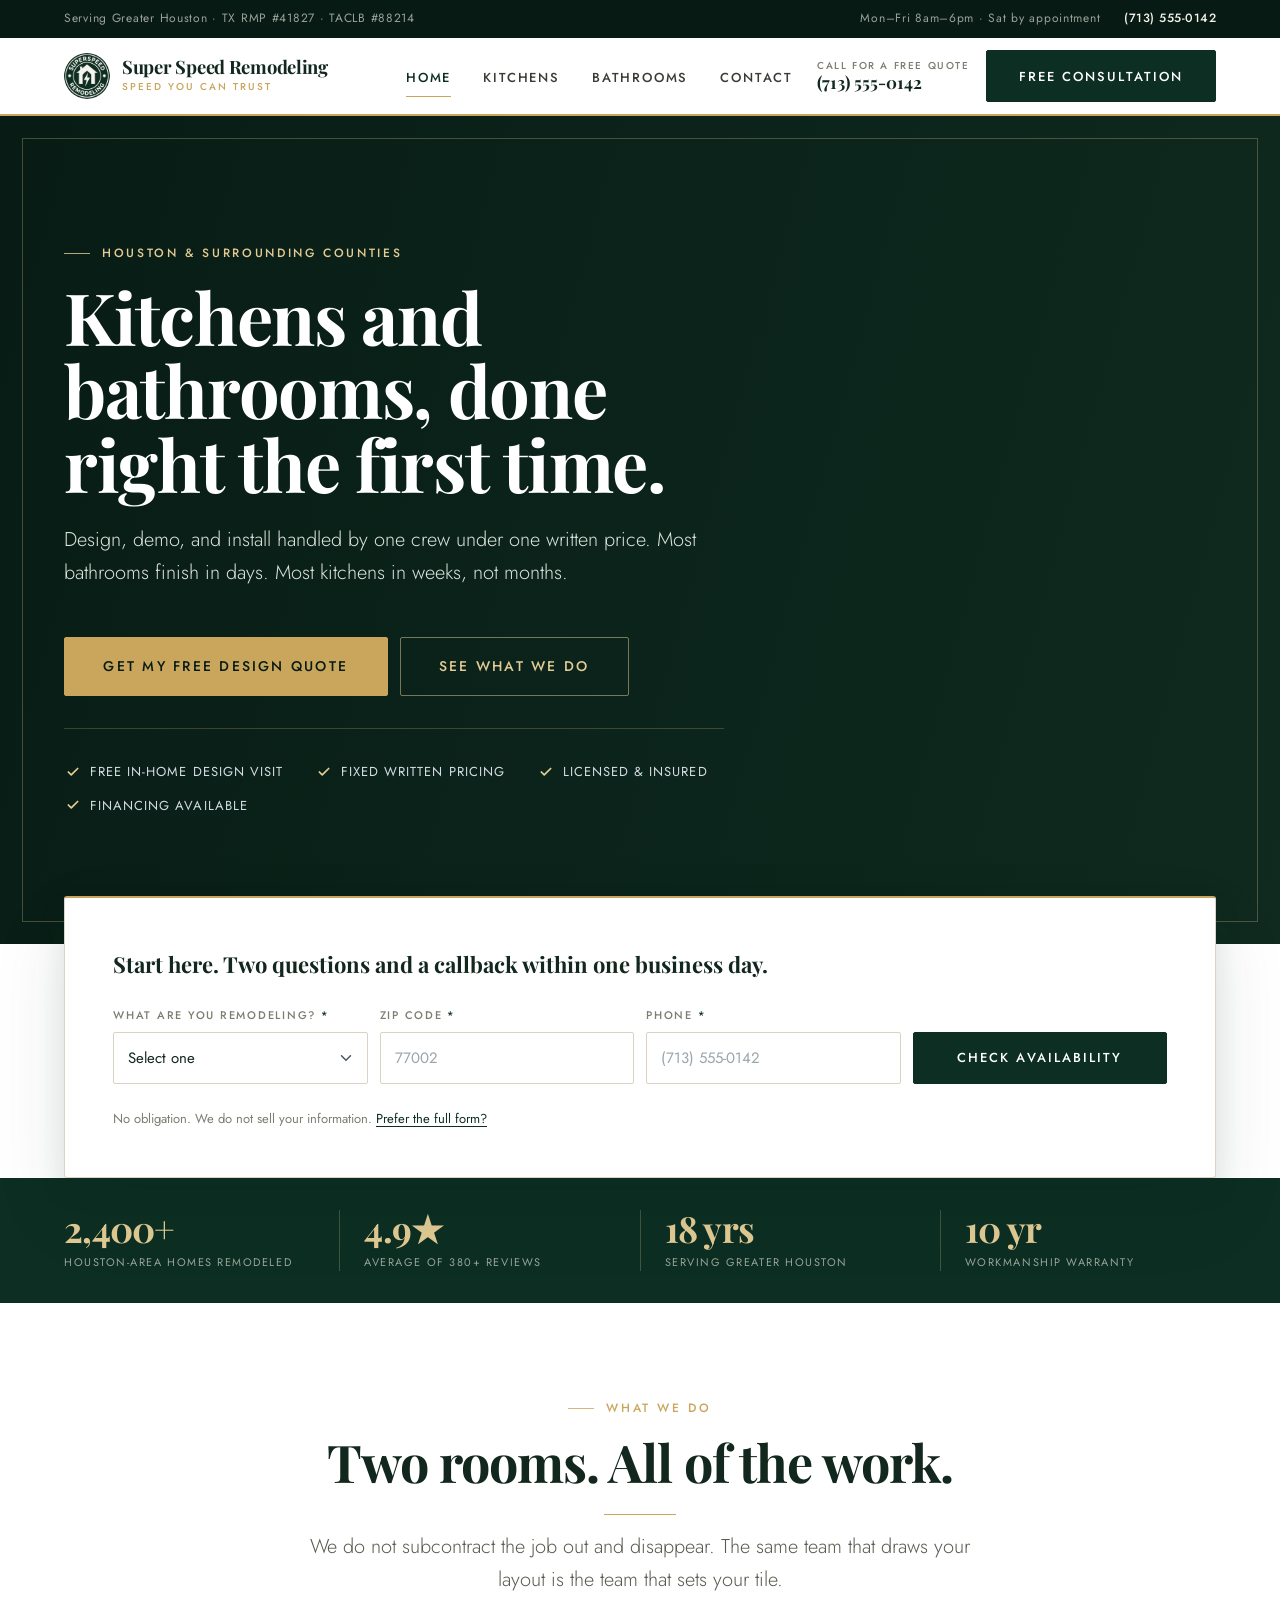
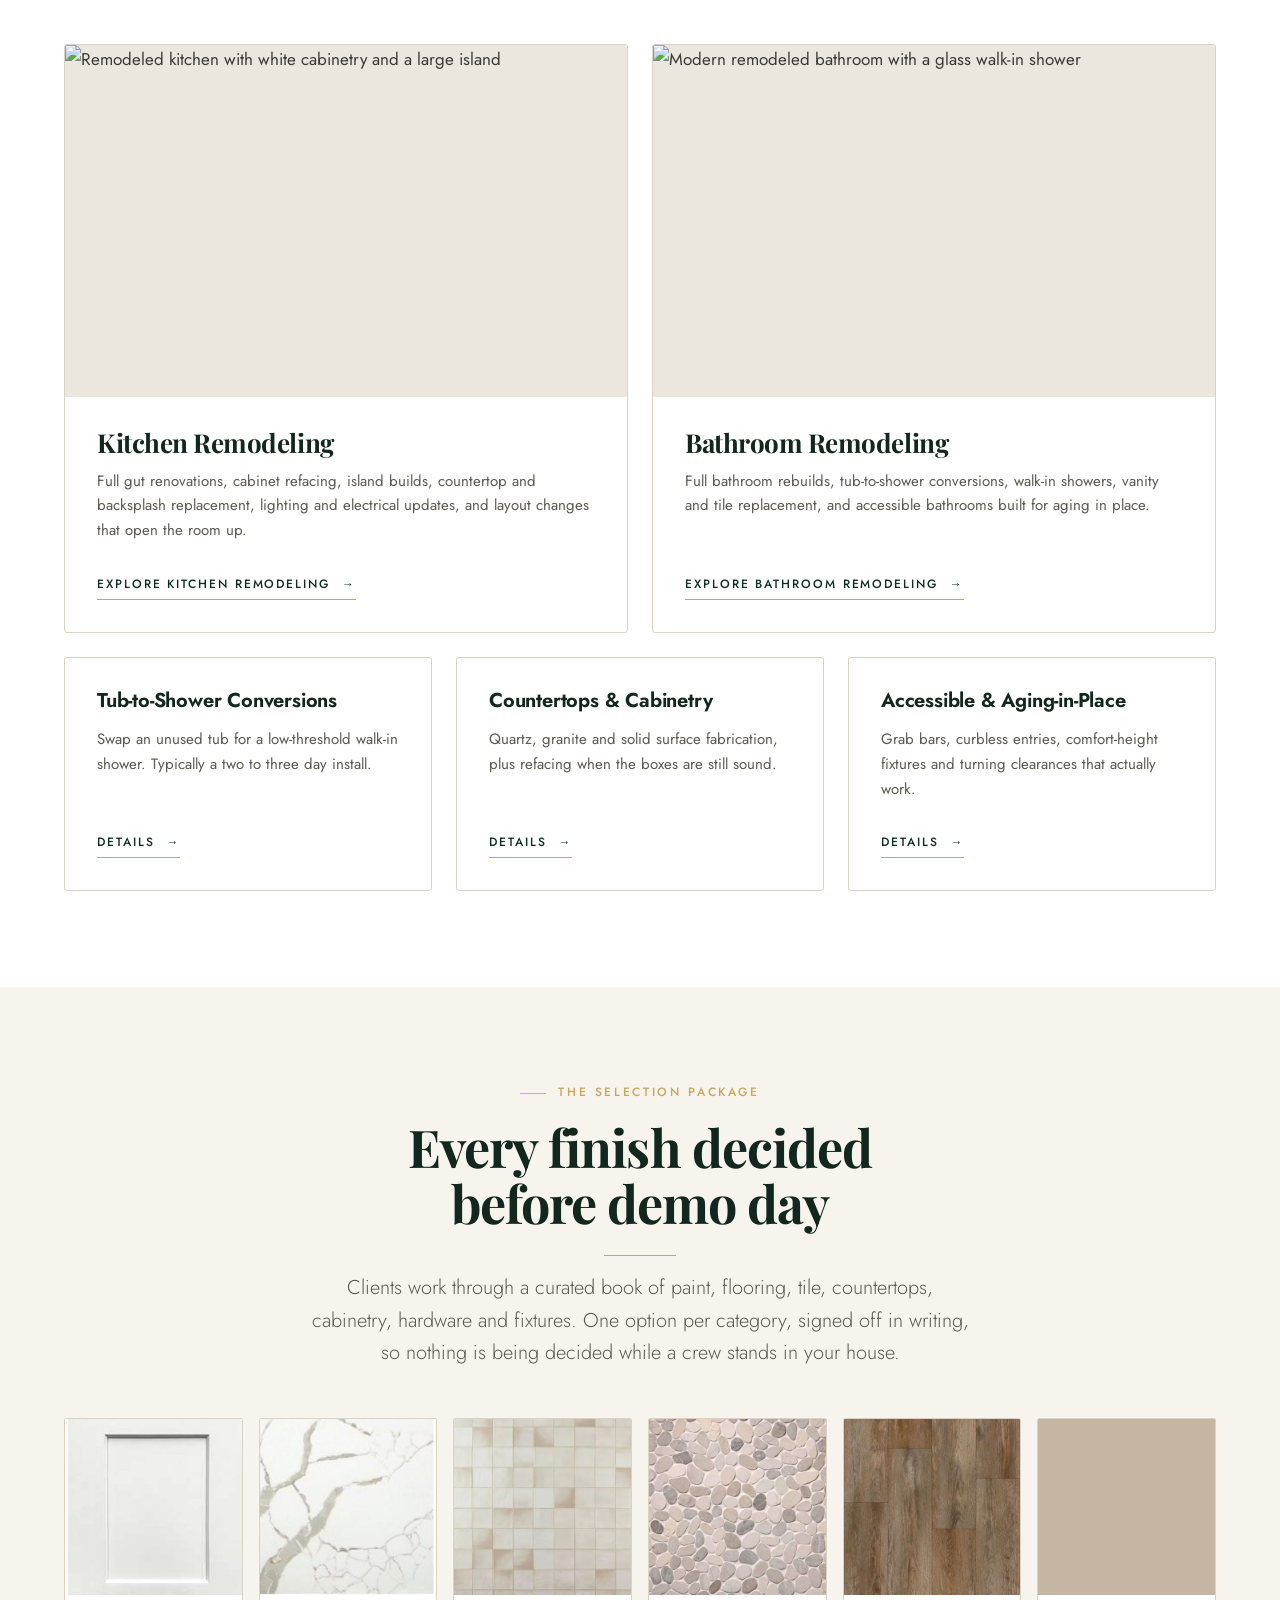
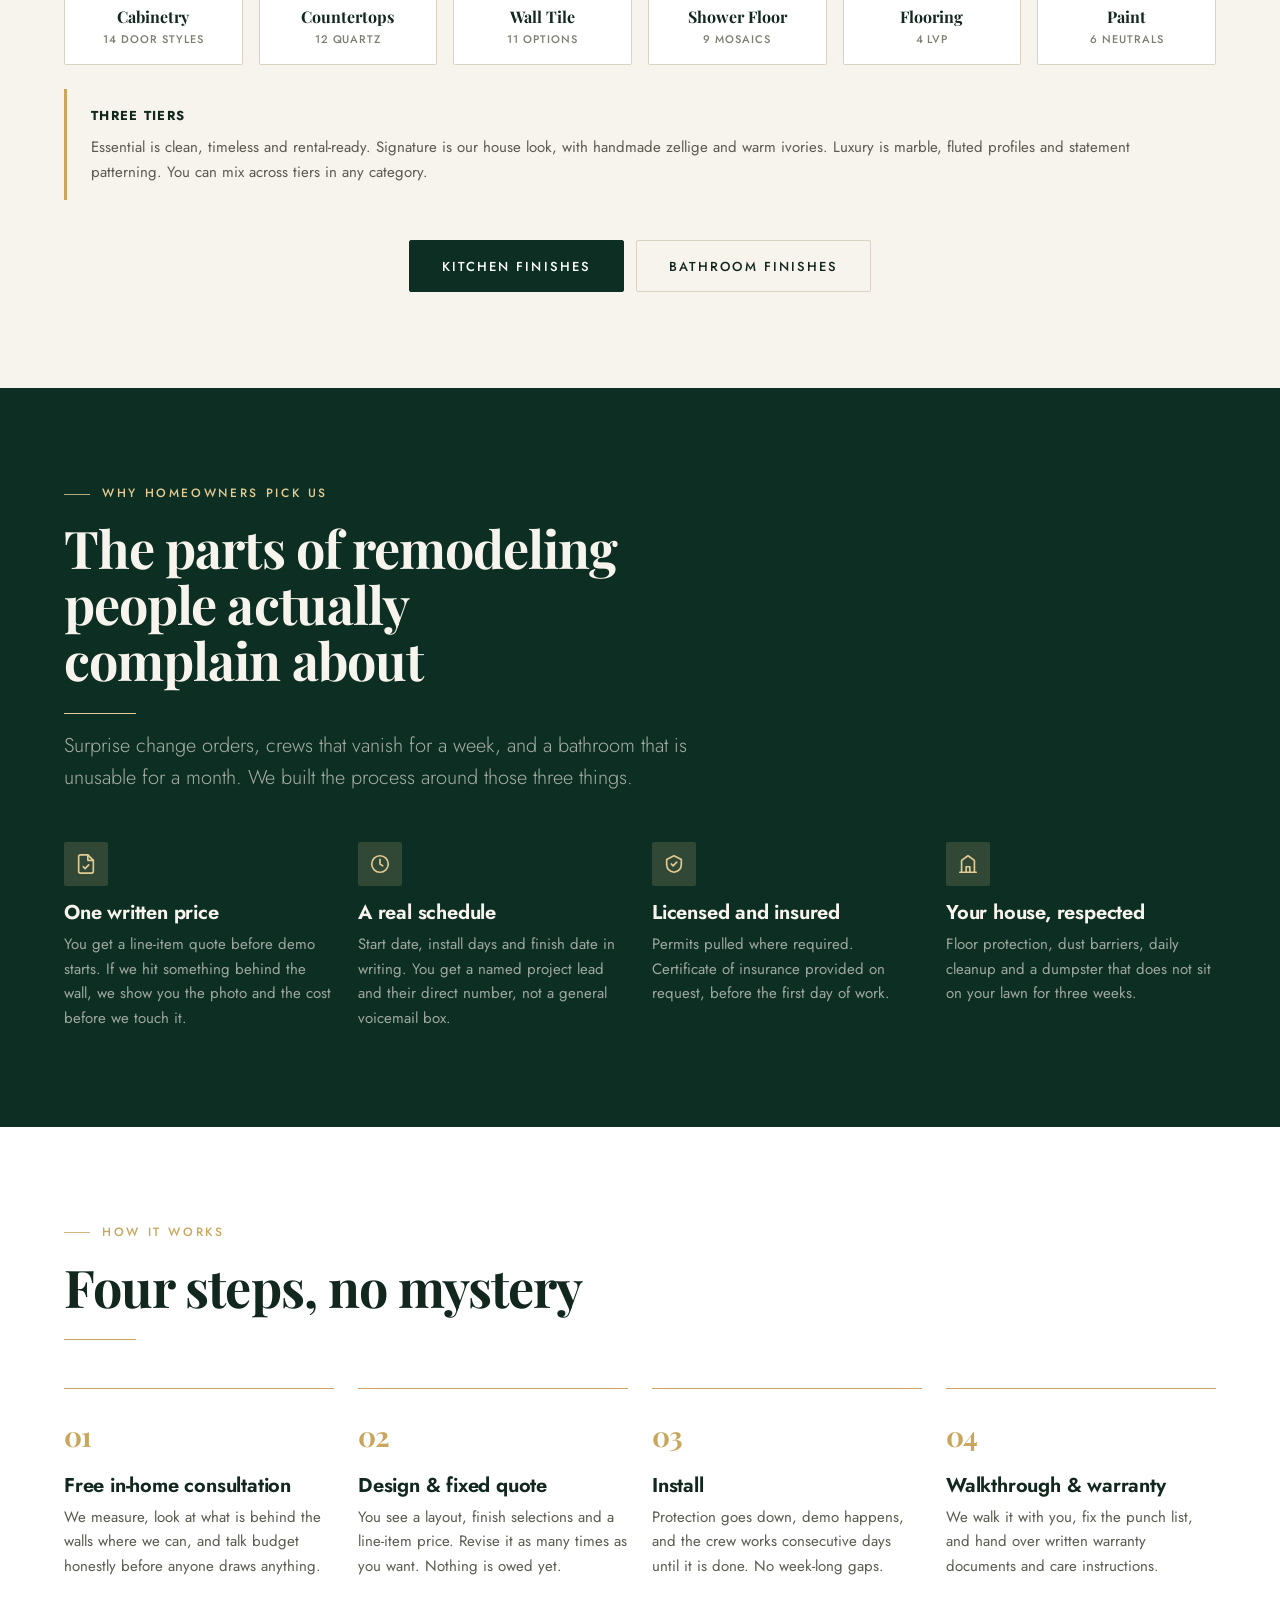
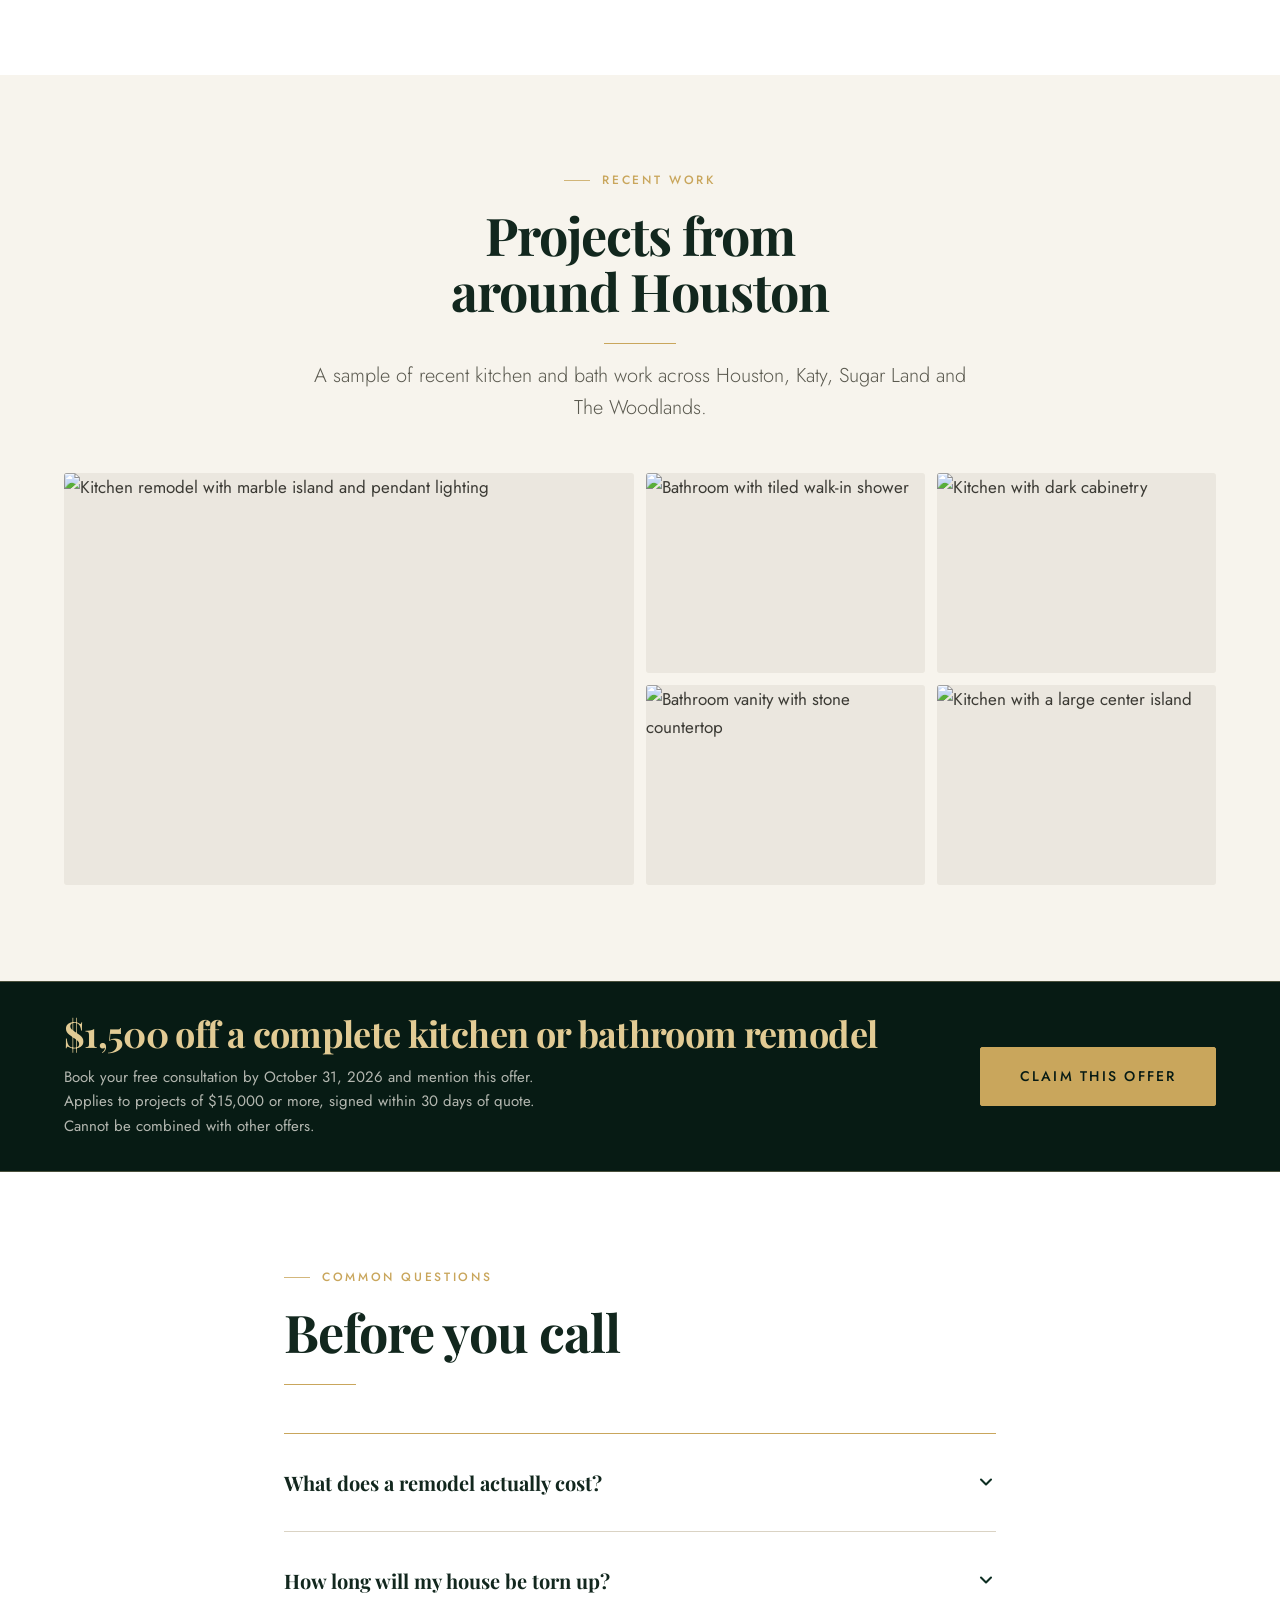
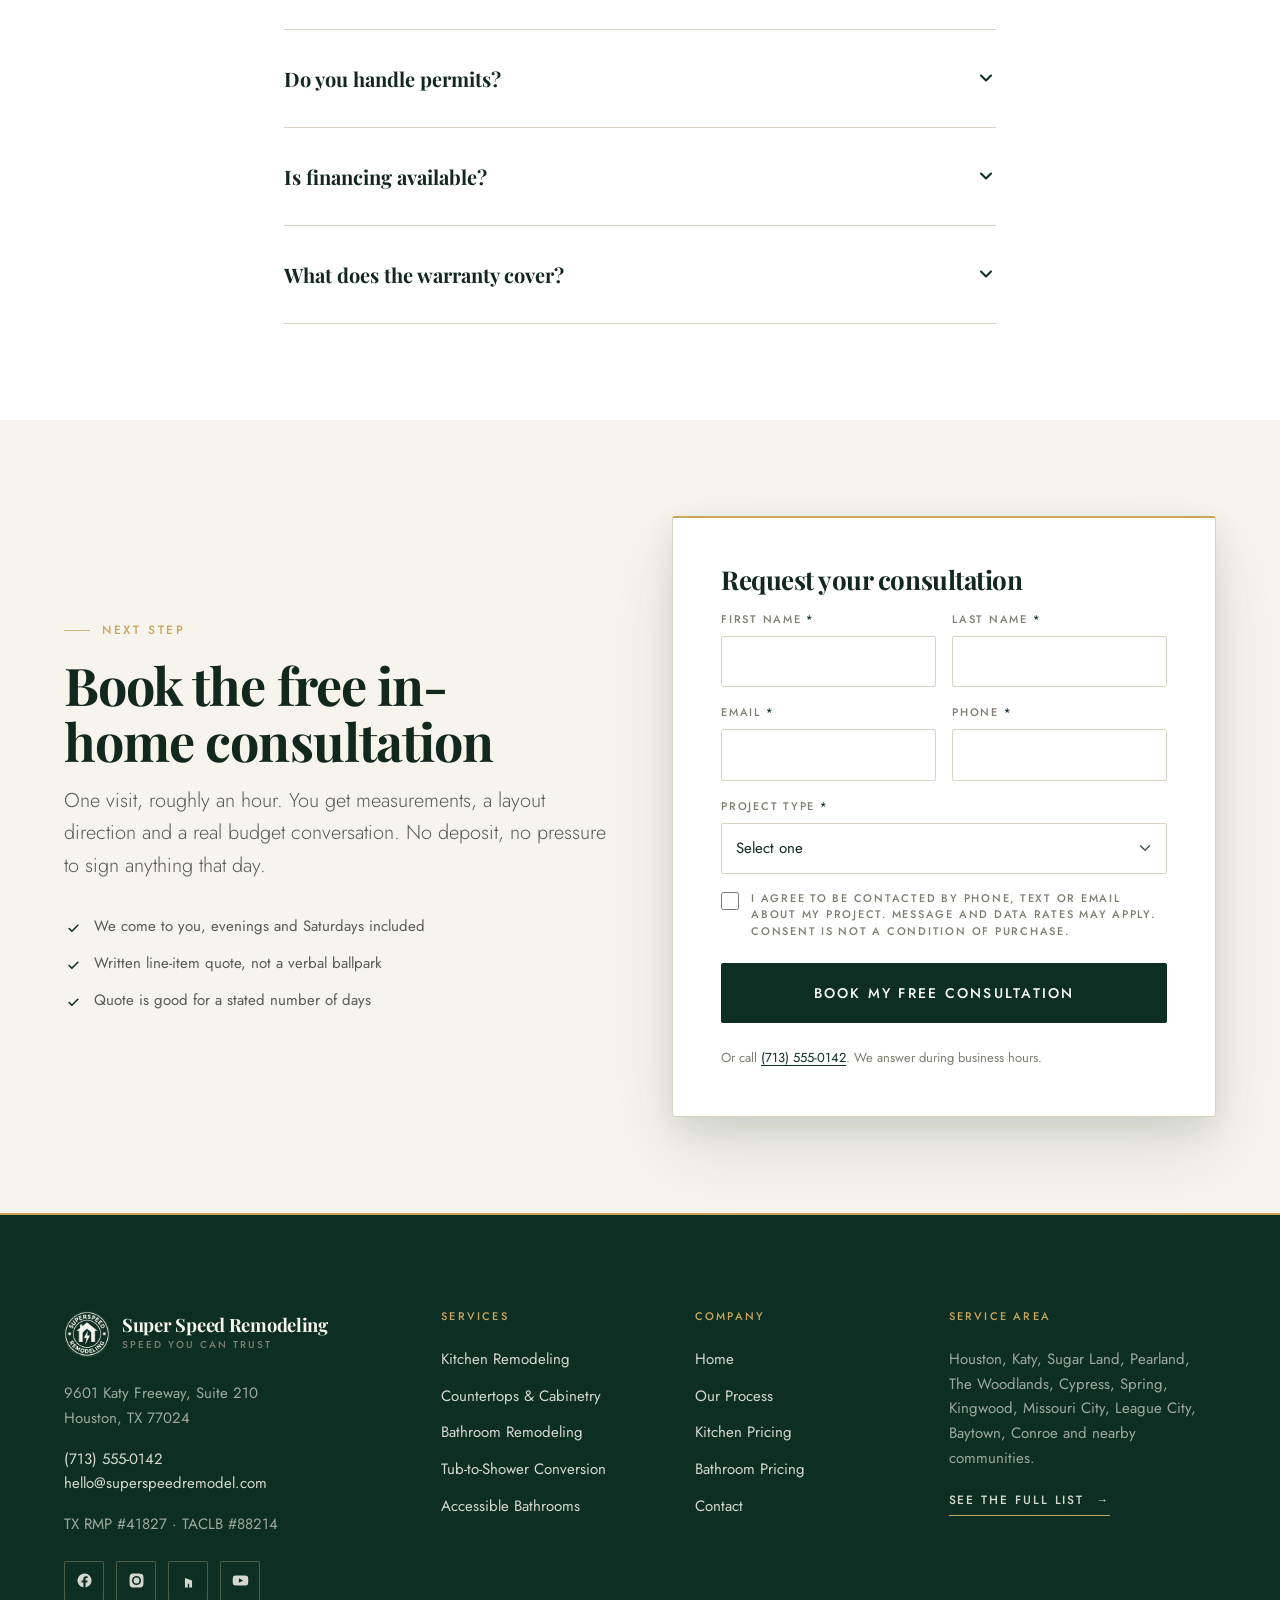
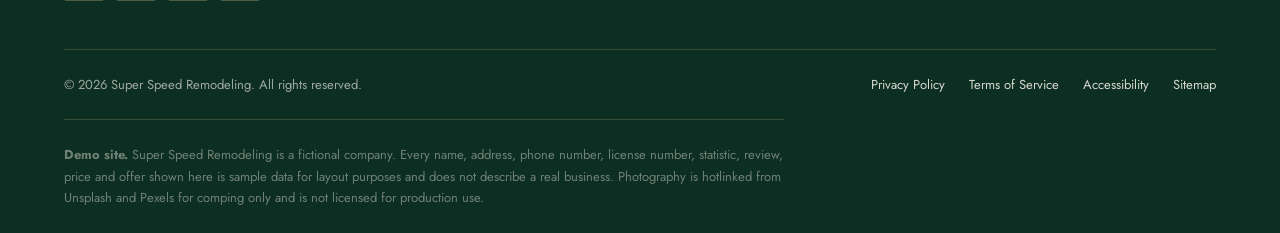
==== commit ebf30048: "Add files via upload" ====
--- a/index.html
+++ b/index.html
@@ -3,19 +3,23 @@
 <head>
 <meta charset="utf-8">
 <meta name="viewport" content="width=device-width, initial-scale=1">
-<title>Kitchen &amp; Bathroom Remodeling in Houston, TX | Super Speed Homer Buyers</title>
-<meta name="description" content="Super Speed Homer Buyers designs and installs kitchen and bathroom remodels across Greater Houston. Free in-home design consultation, fixed written pricing, most installs finished in days.">
+<title>Kitchen &amp; Bathroom Remodeling in Houston, TX | Super Speed Remodeling</title>
+<meta name="description" content="Super Speed Remodeling designs and installs kitchen and bathroom remodels across Greater Houston. Free in-home design consultation, fixed written pricing, most installs finished in days.">
 <link rel="canonical" href="https://www.superspeedremodel.com/">
 
 <!-- =============================================================================
-     DEMO SITE - Super Speed Homer Buyers (fictional company)
-
-     All names, addresses, phone numbers, license numbers, statistics, reviews,
-     prices, timelines and offers are SAMPLE DATA written for layout purposes.
-     Nothing here describes a real business. Review every fact before launch.
-
-     Phone numbers use the reserved 555-01XX fictional range on purpose.
-     Photos hotlink to Unsplash/Pexels for comping only, not licensed for production.
+     SUPER SPEED REMODELING
+
+     BRAND (from the client's Finish Selection Package PDF)
+       Logo    assets/img/logo-mark.png  (504x507, transparent)
+       Green   #0D2E22   Cream #F7F4ED   Gold #C9A65C / #E2CB94
+       Type    Playfair Display (display) + Jost (UI) - both Google Fonts
+       Finish swatches in assets/img/ are extracted from the same PDF.
+
+     STILL SAMPLE DATA - replace before launch:
+       address, phone (reserved 555-01XX range), license numbers, stats,
+       prices, timelines, promotional offer.
+     Interior/lifestyle photos hotlink to Unsplash/Pexels for comping only.
 
      BUILD TARGET: Webflow. Forms will be replaced by GoHighLevel embeds.
      See the "GHL SWAP POINT" comments around each <form> element.
@@ -28,7 +32,7 @@
 
 <link rel="preconnect" href="https://fonts.googleapis.com">
 <link rel="preconnect" href="https://fonts.gstatic.com" crossorigin>
-<link href="https://fonts.googleapis.com/css2?family=Fraunces:opsz,wght@9..144,500;9..144,600;9..144,700&family=Inter:wght@400;500;600;700&display=swap" rel="stylesheet">
+<link href="https://fonts.googleapis.com/css2?family=Playfair+Display:wght@500;600;700;800&family=Jost:wght@300;400;500;600&display=swap" rel="stylesheet">
 <link rel="stylesheet" href="assets/css/styles.css">
 </head>
 <body>
@@ -49,17 +53,18 @@
 <header class="header" id="siteHeader">
   <div class="wrap">
     <a class="brand" href="index.html">
-      <span class="brand__mark" aria-hidden="true">SS</span>
+      <img class="brand__mark" src="assets/img/logo-mark.png" alt="" width="46" height="46" aria-hidden="true">
       <span>
-        <span class="brand__name">Super Speed Homer Buyers</span>
-        <span class="brand__tag">Kitchen &amp; Bath Remodeling</span>
+        <span class="brand__name">Super Speed Remodeling</span>
+        <span class="brand__tag">Speed You Can Trust</span>
       </span>
     </a>
 
     <nav class="nav" id="primaryNav" aria-label="Primary">
       <ul>
         <li><a href="index.html" aria-current="page">Home</a></li>
-        <li><a href="services.html">Services</a></li>
+        <li><a href="kitchen-remodeling.html">Kitchens</a></li>
+        <li><a href="bathroom-remodeling.html">Bathrooms</a></li>
         <li><a href="contact.html">Contact</a></li>
       </ul>
       <div class="nav__mobile-cta">
@@ -88,6 +93,7 @@
   <!-- ===== Hero ===== -->
   <section class="hero hero--home">
     <img class="hero__bg" src="https://images.unsplash.com/photo-1682888813913-e13f18692019?auto=format&amp;fit=crop&amp;w=1900&amp;q=70" alt="" aria-hidden="true" fetchpriority="high">
+    <div class="hero__frame" aria-hidden="true"></div>
     <div class="wrap">
       <div class="hero__inner">
         <p class="eyebrow eyebrow--light">Houston &amp; surrounding counties</p>
@@ -95,7 +101,7 @@
         <p class="hero__sub">Design, demo, and install handled by one crew under one written price. Most bathrooms finish in days. Most kitchens in weeks, not months.</p>
         <div class="btn-row">
           <a class="btn btn--lg" href="#quote">Get My Free Design Quote</a>
-          <a class="btn btn--lg btn--onDark" href="services.html">See What We Do</a>
+          <a class="btn btn--lg btn--onDark" href="#services">See What We Do</a>
         </div>
         <ul class="hero__ticks">
           <li>Free in-home design visit</li>
@@ -167,60 +173,87 @@
   </section>
 
   <!-- ===== Services ===== -->
-  <section class="section">
-    <div class="wrap">
-      <div class="section-head section-head--center">
+  <section class="section" id="services">
+    <div class="wrap">
+      <div class="section-head section-head--center" data-reveal>
         <p class="eyebrow">What we do</p>
         <h2>Two rooms. All of the work.</h2>
         <p class="lede">We do not subcontract the job out and disappear. The same team that draws your layout is the team that sets your tile.</p>
       </div>
 
       <div class="grid grid--2">
-        <article class="card card--feature">
+        <article class="card card--feature" data-reveal>
           <div class="card__media">
             <img src="https://images.unsplash.com/photo-1565183928294-7063f23ce0f8?auto=format&amp;fit=crop&amp;w=900&amp;q=70" alt="Remodeled kitchen with white cabinetry and a large island" loading="lazy">
           </div>
           <div class="card__body">
             <h3>Kitchen Remodeling</h3>
             <p>Full gut renovations, cabinet refacing, island builds, countertop and backsplash replacement, lighting and electrical updates, and layout changes that open the room up.</p>
-            <a class="link-arrow" href="services.html#kitchens">Explore kitchen remodeling</a>
+            <a class="link-arrow" href="kitchen-remodeling.html">Explore kitchen remodeling</a>
           </div>
         </article>
 
-        <article class="card card--feature">
+        <article class="card card--feature" data-reveal>
           <div class="card__media">
             <img src="https://images.pexels.com/photos/6957081/pexels-photo-6957081.jpeg?auto=compress&amp;cs=tinysrgb&amp;w=900" alt="Modern remodeled bathroom with a glass walk-in shower" loading="lazy">
           </div>
           <div class="card__body">
             <h3>Bathroom Remodeling</h3>
             <p>Full bathroom rebuilds, tub-to-shower conversions, walk-in showers, vanity and tile replacement, and accessible bathrooms built for aging in place.</p>
-            <a class="link-arrow" href="services.html#bathrooms">Explore bathroom remodeling</a>
+            <a class="link-arrow" href="bathroom-remodeling.html">Explore bathroom remodeling</a>
           </div>
         </article>
       </div>
 
       <div class="grid grid--3 mt-5">
-        <article class="card">
+        <article class="card" data-reveal>
           <div class="card__body">
             <h4>Tub-to-Shower Conversions</h4>
             <p>Swap an unused tub for a low-threshold walk-in shower. Typically a two to three day install.</p>
-            <a class="link-arrow" href="services.html#specialty">Details</a>
+            <a class="link-arrow" href="bathroom-remodeling.html#specialty">Details</a>
           </div>
         </article>
-        <article class="card">
+        <article class="card" data-reveal>
           <div class="card__body">
             <h4>Countertops &amp; Cabinetry</h4>
             <p>Quartz, granite and solid surface fabrication, plus refacing when the boxes are still sound.</p>
-            <a class="link-arrow" href="services.html#specialty">Details</a>
+            <a class="link-arrow" href="kitchen-remodeling.html#specialty">Details</a>
           </div>
         </article>
-        <article class="card">
+        <article class="card" data-reveal>
           <div class="card__body">
             <h4>Accessible &amp; Aging-in-Place</h4>
             <p>Grab bars, curbless entries, comfort-height fixtures and turning clearances that actually work.</p>
-            <a class="link-arrow" href="services.html#specialty">Details</a>
+            <a class="link-arrow" href="bathroom-remodeling.html#accessible">Details</a>
           </div>
         </article>
+      </div>
+    </div>
+  </section>
+
+  <!-- ===== Finish Selection Package teaser ===== -->
+  <section class="section section--cream" id="finishes">
+    <div class="wrap">
+      <div class="section-head section-head--center" data-reveal>
+        <p class="eyebrow">The Selection Package</p>
+        <h2>Every finish decided before demo day</h2>
+        <p class="lede">Clients work through a curated book of paint, flooring, tile, countertops, cabinetry, hardware and fixtures. One option per category, signed off in writing, so nothing is being decided while a crew stands in your house.</p>
+      </div>
+
+      <div class="swatches" data-reveal>
+        <figure class="swatch"><img src="assets/img/cab-white-shaker.jpg" alt="White Shaker cabinet door" loading="lazy"><figcaption><span class="swatch__name">Cabinetry</span><span class="swatch__meta">14 door styles</span></figcaption></figure>
+        <figure class="swatch"><img src="assets/img/qz-calacatta-laza.jpg" alt="Calacatta Laza quartz countertop" loading="lazy"><figcaption><span class="swatch__name">Countertops</span><span class="swatch__meta">12 quartz</span></figcaption></figure>
+        <figure class="swatch"><img src="assets/img/sig-wall-zellige-crema.jpg" alt="Zellige Crema wall tile" loading="lazy"><figcaption><span class="swatch__name">Wall Tile</span><span class="swatch__meta">11 options</span></figcaption></figure>
+        <figure class="swatch"><img src="assets/img/lux-showerfloor-lucia-pebble.jpg" alt="Lucia Pebble tumbled marble mosaic" loading="lazy"><figcaption><span class="swatch__name">Shower Floor</span><span class="swatch__meta">9 mosaics</span></figcaption></figure>
+        <figure class="swatch"><img src="assets/img/lvp-alamo-oak.jpg" alt="Alamo Oak luxury vinyl plank" loading="lazy"><figcaption><span class="swatch__name">Flooring</span><span class="swatch__meta">4 LVP</span></figcaption></figure>
+        <figure class="swatch"><img src="assets/img/paint-pavilion-beige.jpg" alt="Pavilion Beige interior paint" loading="lazy"><figcaption><span class="swatch__name">Paint</span><span class="swatch__meta">6 neutrals</span></figcaption></figure>
+      </div>
+
+      <p class="callout" data-reveal><strong>Three tiers</strong> Essential is clean, timeless and rental-ready. Signature is our house look, with handmade zellige and warm ivories. Luxury is marble, fluted profiles and statement patterning. You can mix across tiers in any category.</p>
+
+      <div class="btn-row mt-6" style="margin-top:2.5rem;justify-content:center;" data-reveal>
+        <a class="btn" href="kitchen-remodeling.html#finishes">Kitchen Finishes</a>
+        <a class="btn btn--ghost" href="bathroom-remodeling.html#finishes">Bathroom Finishes</a>
       </div>
     </div>
   </section>
@@ -228,35 +261,35 @@
   <!-- ===== Why us ===== -->
   <section class="section section--dark">
     <div class="wrap">
-      <div class="section-head">
+      <div class="section-head" data-reveal>
         <p class="eyebrow eyebrow--light">Why homeowners pick us</p>
         <h2>The parts of remodeling people actually complain about</h2>
         <p class="lede">Surprise change orders, crews that vanish for a week, and a bathroom that is unusable for a month. We built the process around those three things.</p>
       </div>
 
       <div class="grid grid--4">
-        <div class="value">
+        <div class="value" data-reveal>
           <div class="value__icon" aria-hidden="true">
             <svg width="22" height="22" viewBox="0 0 24 24" fill="none" stroke="currentColor" stroke-width="1.8" stroke-linecap="round" stroke-linejoin="round"><path d="M14 2H6a2 2 0 0 0-2 2v16a2 2 0 0 0 2 2h12a2 2 0 0 0 2-2V8z"/><path d="M14 2v6h6"/><path d="M9 15l2 2 4-4"/></svg>
           </div>
           <h4>One written price</h4>
           <p>You get a line-item quote before demo starts. If we hit something behind the wall, we show you the photo and the cost before we touch it.</p>
         </div>
-        <div class="value">
+        <div class="value" data-reveal>
           <div class="value__icon" aria-hidden="true">
             <svg width="22" height="22" viewBox="0 0 24 24" fill="none" stroke="currentColor" stroke-width="1.8" stroke-linecap="round" stroke-linejoin="round"><circle cx="12" cy="12" r="9"/><path d="M12 7v5l3 2"/></svg>
           </div>
           <h4>A real schedule</h4>
           <p>Start date, install days and finish date in writing. You get a named project lead and their direct number, not a general voicemail box.</p>
         </div>
-        <div class="value">
+        <div class="value" data-reveal>
           <div class="value__icon" aria-hidden="true">
             <svg width="22" height="22" viewBox="0 0 24 24" fill="none" stroke="currentColor" stroke-width="1.8" stroke-linecap="round" stroke-linejoin="round"><path d="M12 3l8 4v5c0 5-3.4 8.3-8 9-4.6-.7-8-4-8-9V7z"/><path d="M9 12l2 2 4-4"/></svg>
           </div>
           <h4>Licensed and insured</h4>
           <p>Permits pulled where required. Certificate of insurance provided on request, before the first day of work.</p>
         </div>
-        <div class="value">
+        <div class="value" data-reveal>
           <div class="value__icon" aria-hidden="true">
             <svg width="22" height="22" viewBox="0 0 24 24" fill="none" stroke="currentColor" stroke-width="1.8" stroke-linecap="round" stroke-linejoin="round"><path d="M3 21h18"/><path d="M5 21V8l7-5 7 5v13"/><path d="M10 21v-6h4v6"/></svg>
           </div>
@@ -270,24 +303,24 @@
   <!-- ===== Process ===== -->
   <section class="section">
     <div class="wrap">
-      <div class="section-head">
+      <div class="section-head" data-reveal>
         <p class="eyebrow">How it works</p>
         <h2>Four steps, no mystery</h2>
       </div>
       <div class="grid grid--4 steps">
-        <div class="step">
+        <div class="step" data-reveal>
           <h4>Free in-home consultation</h4>
           <p>We measure, look at what is behind the walls where we can, and talk budget honestly before anyone draws anything.</p>
         </div>
-        <div class="step">
+        <div class="step" data-reveal>
           <h4>Design &amp; fixed quote</h4>
           <p>You see a layout, finish selections and a line-item price. Revise it as many times as you want. Nothing is owed yet.</p>
         </div>
-        <div class="step">
+        <div class="step" data-reveal>
           <h4>Install</h4>
           <p>Protection goes down, demo happens, and the crew works consecutive days until it is done. No week-long gaps.</p>
         </div>
-        <div class="step">
+        <div class="step" data-reveal>
           <h4>Walkthrough &amp; warranty</h4>
           <p>We walk it with you, fix the punch list, and hand over written warranty documents and care instructions.</p>
         </div>
@@ -298,7 +331,7 @@
   <!-- ===== Gallery ===== -->
   <section class="section section--cream">
     <div class="wrap">
-      <div class="section-head section-head--center">
+      <div class="section-head section-head--center" data-reveal>
         <p class="eyebrow">Recent work</p>
         <h2>Projects from around Houston</h2>
         <p class="lede">A sample of recent kitchen and bath work across Houston, Katy, Sugar Land and The Woodlands.</p>
@@ -323,38 +356,6 @@
     </div>
   </section>
 
-  <!-- ===== Testimonials ===== -->
-  <section class="section">
-    <div class="wrap">
-      <div class="section-head section-head--center">
-        <p class="eyebrow">Reviews</p>
-        <h2>What homeowners say</h2>
-      </div>
-
-      <!-- SAMPLE COPY: these three reviews are written for the demo and are not real
-           customers. Replace each with a verbatim, verifiable review before launch and
-           link it to its source. -->
-
-      <div class="grid grid--3">
-        <figure class="quote">
-          <div class="quote__stars" aria-hidden="true">&#9733;&#9733;&#9733;&#9733;&#9733;</div>
-          <blockquote>They gave us a start date and a finish date and hit both. The kitchen was usable again on day nineteen, exactly like the schedule said. I have remodeled twice before and that has never happened.</blockquote>
-          <figcaption><strong>Marisol R.</strong>Oak Forest &middot; Kitchen remodel &middot; Google review</figcaption>
-        </figure>
-        <figure class="quote">
-          <div class="quote__stars" aria-hidden="true">&#9733;&#9733;&#9733;&#9733;&#9733;</div>
-          <blockquote>They found rotted subfloor under the old tub. Instead of just billing me, the lead texted me photos, gave me a written price the same afternoon, and waited for me to approve it. That is the whole reason I would use them again.</blockquote>
-          <figcaption><strong>Danny W.</strong>Katy &middot; Primary bath remodel &middot; Google review</figcaption>
-        </figure>
-        <figure class="quote">
-          <div class="quote__stars" aria-hidden="true">&#9733;&#9733;&#9733;&#9733;&#9733;</div>
-          <blockquote>My mother needed a walk-in shower after her hip surgery. Three days, start to finish, and they put blocking in the walls for grab bars we had not even bought yet. Clean job, clean house.</blockquote>
-          <figcaption><strong>Yolanda P.</strong>Sugar Land &middot; Tub-to-shower conversion &middot; Houzz review</figcaption>
-        </figure>
-      </div>
-    </div>
-  </section>
-
   <!-- ===== Offer band ===== -->
   <section class="band">
     <div class="wrap">
@@ -369,7 +370,7 @@
   <!-- ===== FAQ ===== -->
   <section class="section">
     <div class="wrap wrap--narrow">
-      <div class="section-head">
+      <div class="section-head" data-reveal>
         <p class="eyebrow">Common questions</p>
         <h2>Before you call</h2>
       </div>
@@ -377,7 +378,7 @@
       <div class="faq">
         <details>
           <summary>What does a remodel actually cost?</summary>
-          <div class="faq__answer">Bathrooms typically run $14,000 to $65,000 depending on size and whether the layout changes. Kitchens run $12,000 for a refresh up to $160,000 for a full reconfiguration. The variables are plumbing moves, cabinet line and countertop material. We publish our full ranges on the <a href="services.html#pricing">pricing section</a> and give you a line-item written price after the in-home visit.</div>
+          <div class="faq__answer">Bathrooms typically run $14,000 to $65,000 depending on size and whether the layout changes. Kitchens run $12,000 for a refresh up to $160,000 for a full reconfiguration. The variables are plumbing moves, cabinet line and countertop material. Full ranges are published on the <a href="kitchen-remodeling.html#pricing">kitchen pricing</a> and <a href="bathroom-remodeling.html#pricing">bathroom pricing</a> sections, and you get a line-item written price after the in-home visit.</div>
         </details>
         <details>
           <summary>How long will my house be torn up?</summary>
@@ -471,10 +472,10 @@
     <div class="footer__grid">
       <div>
         <a class="brand" href="index.html">
-          <span class="brand__mark" aria-hidden="true">SS</span>
+          <img class="brand__mark" src="assets/img/logo-mark.png" alt="" width="46" height="46" aria-hidden="true">
           <span>
-            <span class="brand__name">Super Speed Homer Buyers</span>
-            <span class="brand__tag">Kitchen &amp; Bath Remodeling</span>
+            <span class="brand__name">Super Speed Remodeling</span>
+            <span class="brand__tag">Speed You Can Trust</span>
           </span>
         </a>
         <p>9601 Katy Freeway, Suite 210<br>Houston, TX 77024</p>
@@ -491,11 +492,11 @@
       <div>
         <h4>Services</h4>
         <ul>
-          <li><a href="services.html#kitchens">Kitchen Remodeling</a></li>
-          <li><a href="services.html#bathrooms">Bathroom Remodeling</a></li>
-          <li><a href="services.html#specialty">Tub-to-Shower</a></li>
-          <li><a href="services.html#specialty">Countertops</a></li>
-          <li><a href="services.html#specialty">Accessible Bathrooms</a></li>
+          <li><a href="kitchen-remodeling.html">Kitchen Remodeling</a></li>
+          <li><a href="kitchen-remodeling.html#specialty">Countertops &amp; Cabinetry</a></li>
+          <li><a href="bathroom-remodeling.html">Bathroom Remodeling</a></li>
+          <li><a href="bathroom-remodeling.html#specialty">Tub-to-Shower Conversion</a></li>
+          <li><a href="bathroom-remodeling.html#accessible">Accessible Bathrooms</a></li>
         </ul>
       </div>
 
@@ -503,10 +504,10 @@
         <h4>Company</h4>
         <ul>
           <li><a href="index.html">Home</a></li>
-          <li><a href="services.html#process">Our Process</a></li>
-          <li><a href="services.html#pricing">Pricing</a></li>
+          <li><a href="kitchen-remodeling.html#process">Our Process</a></li>
+          <li><a href="kitchen-remodeling.html#pricing">Kitchen Pricing</a></li>
+          <li><a href="bathroom-remodeling.html#pricing">Bathroom Pricing</a></li>
           <li><a href="contact.html">Contact</a></li>
-          <li><a href="contact.html#areas">Service Area</a></li>
         </ul>
       </div>
 
@@ -518,7 +519,7 @@
     </div>
 
     <div class="footer__legal">
-      <span>&copy; 2026 Super Speed Homer Buyers. All rights reserved.</span>
+      <span>&copy; 2026 Super Speed Remodeling. All rights reserved.</span>
       <ul>
         <li><a href="#">Privacy Policy</a></li>
         <li><a href="#">Terms of Service</a></li>
@@ -527,7 +528,7 @@
       </ul>
     </div>
 
-    <p class="footer__disclaimer"><strong>Demo site.</strong> Super Speed Homer Buyers is a fictional company. Every name, address, phone number, license number, statistic, review, price and offer shown here is sample data for layout purposes and does not describe a real business. Photography is hotlinked from Unsplash and Pexels for comping only and is not licensed for production use.</p>
+    <p class="footer__disclaimer"><strong>Demo site.</strong> Super Speed Remodeling is a fictional company. Every name, address, phone number, license number, statistic, review, price and offer shown here is sample data for layout purposes and does not describe a real business. Photography is hotlinked from Unsplash and Pexels for comping only and is not licensed for production use.</p>
   </div>
 </footer>
 
--- a/assets/css/styles.css
+++ b/assets/css/styles.css
@@ -1,9 +1,12 @@
 /* ==========================================================================
-   Super Speed Homer Buyers - Kitchen & Bath Remodeling
-   Shared stylesheet for index.html / services.html / contact.html
-
-   PLACEHOLDER SITE. All brand details, copy, testimonials, stats, license
-   numbers and pricing are invented placeholders. Replace before launch.
+   Super Speed Remodeling - Kitchen & Bath Remodeling
+   Palette and typography lifted from the Finish Selection Package PDF.
+   Shared stylesheet for index.html / kitchen-remodeling.html /
+   bathroom-remodeling.html / contact.html
+
+   Brand: logo, palette and typefaces come from the client's Finish Selection
+   Package. Stats, license numbers, address, phone and pricing are still SAMPLE
+   values - replace before launch.
 
    Table of contents
    01. Tokens
@@ -25,34 +28,36 @@
 
 /* 01. Tokens ------------------------------------------------------------- */
 :root {
-  /* Brand */
-  --ink:        #12171B;
-  --ink-2:      #1E272E;
-  --slate:      #4A5860;
-  --slate-2:    #6E7C85;
-  --line:       #E2DCD4;
-  --cream:      #F8F4EF;
-  --cream-2:    #F1EAE1;
+  /* Brand - sampled from the Finish Selection Package */
+  --ink:        #12271E;   /* headings, on cream */
+  --ink-2:      #3B3A34;   /* body copy, warm dark */
+  --slate:      #5B5A50;
+  --slate-2:    #7E7D72;
+  --line:       #DAD3C4;
+  --cream:      #F7F4ED;
+  --cream-2:    #EBE7DF;
   --white:      #FFFFFF;
 
-  --brand:      #B4622C;   /* copper - primary accent */
-  --brand-dark: #904C20;
-  --brand-soft: #F6E9DF;
-  --gold:       #C79A4B;
-  --green:      #2F6B4F;   /* success / trust ticks */
+  --brand:      #0D2E22;   /* deep green - primary */
+  --brand-dark: #071B14;
+  --brand-mid:  #163F2F;   /* card headers */
+  --brand-soft: #E4EBE6;
+  --gold:       #C9A65C;   /* accent gold - eyebrows, rules */
+  --gold-light: #E2CB94;   /* display gold on dark */
+  --green:      #0D2E22;   /* checkmarks */
 
   /* Typography */
-  --font-display: "Fraunces", Georgia, "Times New Roman", serif;
-  --font-ui: "Inter", -apple-system, BlinkMacSystemFont, "Segoe UI", Roboto, Helvetica, Arial, sans-serif;
+  --font-display: "Playfair Display", Playfair, Georgia, "Times New Roman", serif;
+  --font-ui: "Jost", -apple-system, BlinkMacSystemFont, "Segoe UI", Roboto, Helvetica, Arial, sans-serif;
 
   --fs-xs:   0.8125rem;
   --fs-sm:   0.9375rem;
   --fs-base: 1.0625rem;
-  --fs-lg:   1.1875rem;
-  --fs-xl:   1.5rem;
-  --fs-2xl:  2rem;
-  --fs-3xl:  2.75rem;
-  --fs-4xl:  3.5rem;
+  --fs-lg:   1.25rem;
+  --fs-xl:   1.625rem;
+  --fs-2xl:  2.25rem;
+  --fs-3xl:  3.25rem;
+  --fs-4xl:  4.5rem;
 
   /* Space */
   --sp-1: 0.25rem;
@@ -68,11 +73,12 @@
   /* Shell */
   --wrap: 1200px;
   --wrap-narrow: 760px;
-  --radius: 4px;
-  --radius-lg: 10px;
-  --shadow-sm: 0 1px 2px rgba(18, 23, 27, .06), 0 2px 8px rgba(18, 23, 27, .05);
-  --shadow-md: 0 4px 12px rgba(18, 23, 27, .08), 0 12px 32px rgba(18, 23, 27, .08);
-  --shadow-lg: 0 8px 24px rgba(18, 23, 27, .10), 0 24px 60px rgba(18, 23, 27, .12);
+  --radius: 2px;
+  --radius-lg: 3px;
+  --shadow-sm: 0 1px 2px rgba(13, 46, 34, .05), 0 2px 10px rgba(13, 46, 34, .05);
+  --shadow-md: 0 6px 18px rgba(13, 46, 34, .07), 0 18px 44px rgba(13, 46, 34, .07);
+  --shadow-lg: 0 12px 30px rgba(13, 46, 34, .09), 0 32px 76px rgba(13, 46, 34, .11);
+  --ease: cubic-bezier(.22, .61, .36, 1);
 
   --header-h: 76px;
 }
@@ -123,13 +129,14 @@
 /* 03. Typography --------------------------------------------------------- */
 h1, h2, h3, h4 {
   font-family: var(--font-display);
-  font-weight: 600;
-  line-height: 1.12;
-  letter-spacing: -0.015em;
+  font-weight: 700;
+  line-height: 1.08;
+  letter-spacing: -0.018em;
   color: var(--ink);
   margin: 0 0 var(--sp-4);
-  font-variation-settings: "SOFT" 0, "WONK" 0;
-}
+  text-wrap: balance;
+}
+h1 { line-height: 1.02; }
 
 h1 { font-size: var(--fs-4xl); }
 h2 { font-size: var(--fs-3xl); }
@@ -141,23 +148,45 @@
 
 .lede {
   font-size: var(--fs-lg);
-  line-height: 1.6;
+  line-height: 1.62;
   color: var(--slate);
+  font-weight: 300;
+  text-wrap: pretty;
 }
 
 .eyebrow {
-  display: inline-block;
+  display: flex;
+  align-items: center;
+  gap: var(--sp-3);
   font-family: var(--font-ui);
-  font-size: var(--fs-xs);
-  font-weight: 700;
-  letter-spacing: 0.14em;
-  text-transform: uppercase;
-  color: var(--brand);
-  margin: 0 0 var(--sp-3);
-}
-.eyebrow--light { color: var(--gold); }
+  font-size: 0.75rem;
+  font-weight: 500;
+  letter-spacing: 0.22em;
+  text-transform: uppercase;
+  color: var(--gold);
+  margin: 0 0 var(--sp-4);
+}
+.eyebrow::before {
+  content: "";
+  width: 26px;
+  height: 1px;
+  flex: none;
+  background: currentColor;
+  opacity: .8;
+}
+.section-head--center .eyebrow { justify-content: center; }
+.eyebrow--light { color: var(--gold-light); }
 
 .section-head { max-width: 660px; margin-bottom: var(--sp-7); }
+.section-head h2::after {
+  content: "";
+  display: block;
+  width: 72px;
+  height: 1px;
+  margin-top: var(--sp-5);
+  background: var(--gold);
+}
+.section-head--center h2::after { margin-inline: auto; }
 .section-head--center { margin-left: auto; margin-right: auto; text-align: center; }
 
 /* 04. Layout primitives -------------------------------------------------- */
@@ -172,9 +201,10 @@
 .section { padding-block: var(--sp-9); }
 .section--tight { padding-block: var(--sp-8); }
 .section--cream { background: var(--cream); }
-.section--dark { background: var(--ink); color: #CDD5DA; }
-.section--dark h2, .section--dark h3, .section--dark h4 { color: var(--white); }
-.section--dark .lede { color: #A9B4BB; }
+.section--dark { background: var(--brand); color: rgba(247,244,237,.76); }
+.section--dark h2, .section--dark h3, .section--dark h4 { color: var(--cream); }
+.section--dark .lede { color: rgba(247,244,237,.66); }
+.section--dark .section-head h2::after { background: var(--gold-light); }
 
 .grid { display: grid; gap: var(--sp-5); }
 .grid--2 { grid-template-columns: repeat(2, 1fr); }
@@ -189,13 +219,26 @@
 }
 .split--media-right .split__media { order: 2; }
 
+.split__media { position: relative; }
 .split__media img {
   width: 100%;
   aspect-ratio: 4 / 3;
   object-fit: cover;
   border-radius: var(--radius-lg);
-  box-shadow: var(--shadow-md);
-}
+  box-shadow: var(--shadow-lg);
+}
+/* offset gold hairline frame behind the image */
+.split__media::after {
+  content: "";
+  position: absolute;
+  inset: 20px -20px -20px 20px;
+  border: 1px solid var(--gold);
+  border-radius: var(--radius-lg);
+  z-index: -1;
+  pointer-events: none;
+}
+.split--media-right .split__media::after { inset: 20px 20px -20px -20px; }
+.split { isolation: isolate; }
 
 /* 05. Buttons & links ---------------------------------------------------- */
 a { color: var(--brand); text-decoration-thickness: 1px; text-underline-offset: 3px; }
@@ -210,12 +253,13 @@
   justify-content: center;
   gap: var(--sp-2);
   font-family: var(--font-ui);
-  font-size: var(--fs-sm);
-  font-weight: 650;
-  letter-spacing: 0.01em;
+  font-size: 0.8125rem;
+  font-weight: 500;
+  letter-spacing: 0.16em;
+  text-transform: uppercase;
   line-height: 1;
-  padding: 1.05rem 1.75rem;
-  min-height: 48px;
+  padding: 1.15rem 2rem;
+  min-height: 52px;
   border: 1.5px solid var(--btn-bd);
   border-radius: var(--radius);
   background: var(--btn-bg);
@@ -236,10 +280,25 @@
 .btn--ghost { --btn-bg: transparent; --btn-fg: var(--ink); --btn-bd: var(--line); }
 .btn--ghost:hover { --btn-bg: var(--ink); --btn-bd: var(--ink); color: var(--white); }
 
-.btn--onDark { --btn-bg: transparent; --btn-fg: var(--white); --btn-bd: rgba(255,255,255,.45); }
-.btn--onDark:hover { --btn-bg: var(--white); --btn-bd: var(--white); color: var(--ink); }
-
-.btn--lg { font-size: var(--fs-base); padding: 1.2rem 2.1rem; min-height: 56px; }
+.btn--onDark { --btn-bg: transparent; --btn-fg: var(--gold-light); --btn-bd: rgba(226,203,148,.5); }
+.btn--onDark:hover { --btn-bg: var(--gold-light); --btn-bd: var(--gold-light); color: var(--brand-dark); }
+
+.btn--gold { --btn-bg: var(--gold); --btn-fg: var(--brand-dark); --btn-bd: var(--gold); }
+.btn--gold:hover { --btn-bg: var(--gold-light); --btn-bd: var(--gold-light); color: var(--brand-dark); }
+
+/* Solid buttons sitting on the dark hero go gold, not green-on-green */
+.hero .btn:not(.btn--onDark):not(.btn--ghost) {
+  --btn-bg: var(--gold);
+  --btn-fg: var(--brand-dark);
+  --btn-bd: var(--gold);
+}
+.hero .btn:not(.btn--onDark):not(.btn--ghost):hover {
+  --btn-bg: var(--gold-light);
+  --btn-bd: var(--gold-light);
+  color: var(--brand-dark);
+}
+
+.btn--lg { font-size: 0.875rem; padding: 1.35rem 2.4rem; min-height: 58px; }
 .btn--block { width: 100%; }
 
 .btn-row { display: flex; flex-wrap: wrap; gap: var(--sp-3); }
@@ -247,19 +306,26 @@
 .link-arrow {
   display: inline-flex;
   align-items: center;
-  gap: var(--sp-2);
-  font-weight: 650;
-  font-size: var(--fs-sm);
+  gap: var(--sp-3);
+  font-weight: 500;
+  font-size: 0.75rem;
+  letter-spacing: .16em;
+  text-transform: uppercase;
   text-decoration: none;
+  color: var(--brand);
+  border-bottom: 1px solid var(--gold);
+  padding-bottom: 4px;
+  align-self: flex-start;
 }
 .link-arrow::after { content: "\2192"; transition: transform .15s ease; }
 .link-arrow:hover::after { transform: translateX(3px); }
 
 /* 06. Header / nav ------------------------------------------------------- */
 .utility {
-  background: var(--ink);
-  color: #A9B4BB;
-  font-size: var(--fs-xs);
+  background: var(--brand-dark);
+  color: rgba(247,244,237,.62);
+  font-size: 0.75rem;
+  letter-spacing: .06em;
 }
 .utility .wrap {
   display: flex;
@@ -268,8 +334,8 @@
   gap: var(--sp-4);
   min-height: 38px;
 }
-.utility a { color: var(--white); text-decoration: none; font-weight: 600; }
-.utility a:hover { color: var(--gold); }
+.utility a { color: var(--cream); text-decoration: none; font-weight: 500; letter-spacing: .04em; }
+.utility a:hover { color: var(--gold-light); }
 .utility__meta { display: flex; gap: var(--sp-5); }
 
 .header {
@@ -277,7 +343,7 @@
   top: 0;
   z-index: 100;
   background: var(--white);
-  border-bottom: 1px solid var(--line);
+  border-bottom: 2px solid var(--gold);
   transition: box-shadow .2s ease;
 }
 .header.is-stuck { box-shadow: var(--shadow-sm); }
@@ -298,34 +364,30 @@
   margin-right: auto;
 }
 .brand__mark {
-  width: 42px;
-  height: 42px;
+  width: 46px;
+  height: 46px;
   flex: none;
-  display: grid;
-  place-items: center;
-  background: var(--brand);
-  color: var(--white);
-  border-radius: var(--radius);
+  display: block;
+  border-radius: 50%;
+}
+.footer .brand__mark,
+.hero .brand__mark { background: transparent; }
+.brand__name {
+  display: block;
   font-family: var(--font-display);
   font-size: 1.15rem;
   font-weight: 700;
-  letter-spacing: -0.03em;
-}
-.brand__name {
-  display: block;
-  font-family: var(--font-display);
-  font-size: 1.075rem;
-  font-weight: 600;
-  line-height: 1.15;
-  letter-spacing: -0.02em;
+  line-height: 1.1;
+  letter-spacing: -0.015em;
 }
 .brand__tag {
   display: block;
-  font-size: 0.6875rem;
-  font-weight: 600;
-  letter-spacing: 0.1em;
-  text-transform: uppercase;
-  color: var(--slate-2);
+  margin-top: 2px;
+  font-size: 0.625rem;
+  font-weight: 500;
+  letter-spacing: 0.2em;
+  text-transform: uppercase;
+  color: var(--gold);
 }
 
 .nav ul {
@@ -338,20 +400,22 @@
 }
 .nav a {
   position: relative;
-  font-size: var(--fs-sm);
-  font-weight: 600;
+  font-size: 0.8125rem;
+  font-weight: 500;
+  letter-spacing: .14em;
+  text-transform: uppercase;
   color: var(--ink-2);
   text-decoration: none;
   padding-block: var(--sp-2);
 }
-.nav a:hover { color: var(--brand); }
+.nav a:hover { color: var(--gold); }
 .nav a[aria-current="page"] { color: var(--brand); }
 .nav a[aria-current="page"]::after {
   content: "";
   position: absolute;
   left: 0; right: 0; bottom: -2px;
-  height: 2px;
-  background: var(--brand);
+  height: 1px;
+  background: var(--gold);
 }
 
 /* Mobile-only CTAs that live inside the nav panel */
@@ -366,13 +430,13 @@
   line-height: 1.2;
 }
 .header__phone small {
-  font-size: 0.6875rem;
-  font-weight: 600;
-  letter-spacing: 0.08em;
+  font-size: 0.625rem;
+  font-weight: 500;
+  letter-spacing: 0.16em;
   text-transform: uppercase;
   color: var(--slate-2);
 }
-.header__phone strong { font-size: var(--fs-base); font-weight: 700; }
+.header__phone strong { font-family: var(--font-display); font-size: 1.0625rem; font-weight: 700; }
 
 .nav-toggle {
   display: none;
@@ -415,20 +479,33 @@
   content: "";
   position: absolute;
   inset: 0;
-  background: linear-gradient(105deg, rgba(18,23,27,.92) 0%, rgba(18,23,27,.74) 45%, rgba(18,23,27,.35) 100%);
-}
+  background:
+    linear-gradient(105deg, rgba(7,27,20,.95) 0%, rgba(9,34,25,.80) 45%, rgba(13,46,34,.42) 100%);
+}
+/* inset hairline frame, echoing the selection package cover */
+.hero__frame {
+  position: absolute;
+  inset: 22px;
+  z-index: 2;
+  border: 1px solid rgba(226,203,148,.28);
+  pointer-events: none;
+}
+.hero .wrap { position: relative; z-index: 3; }
+.hero__bg { transform: scale(1.03); }
 .hero .wrap { position: relative; z-index: 2; }
 
-.hero--home .wrap { padding-block: var(--sp-9); }
-.hero--page .wrap { padding-block: var(--sp-8); }
+.hero--home .wrap { padding-block: calc(var(--sp-9) + 2rem); }
+.hero--page .wrap { padding-block: var(--sp-9); }
 
 .hero__inner { max-width: 660px; }
 .hero h1 { color: var(--white); margin-bottom: var(--sp-5); }
 .hero__sub {
   font-size: var(--fs-lg);
-  line-height: 1.6;
-  color: #D6DDE2;
-  margin-bottom: var(--sp-6);
+  font-weight: 300;
+  line-height: 1.62;
+  color: #DCE3DC;
+  margin-bottom: var(--sp-7);
+  text-wrap: pretty;
 }
 
 .hero__ticks {
@@ -441,13 +518,24 @@
   font-size: var(--fs-sm);
   color: #D6DDE2;
 }
-.hero__ticks li { display: flex; align-items: center; gap: var(--sp-2); }
+.hero__ticks {
+  padding-top: var(--sp-6);
+  border-top: 1px solid rgba(226,203,148,.22);
+}
+.hero__ticks li {
+  display: flex;
+  align-items: center;
+  gap: var(--sp-2);
+  font-size: 0.8125rem;
+  letter-spacing: .08em;
+  text-transform: uppercase;
+}
 .hero__ticks li::before {
   content: "";
   width: 18px; height: 18px;
   flex: none;
   border-radius: 50%;
-  background: var(--gold);
+  background: var(--gold-light);
   -webkit-mask: url("data:image/svg+xml;utf8,<svg xmlns='http://www.w3.org/2000/svg' viewBox='0 0 24 24'><path d='M20 6L9 17l-5-5' fill='none' stroke='black' stroke-width='3' stroke-linecap='round' stroke-linejoin='round'/></svg>") center / 14px no-repeat;
           mask: url("data:image/svg+xml;utf8,<svg xmlns='http://www.w3.org/2000/svg' viewBox='0 0 24 24'><path d='M20 6L9 17l-5-5' fill='none' stroke='black' stroke-width='3' stroke-linecap='round' stroke-linejoin='round'/></svg>") center / 14px no-repeat;
 }
@@ -458,7 +546,7 @@
   margin-bottom: var(--sp-4);
 }
 .breadcrumb a { color: #D6DDE2; text-decoration: none; }
-.breadcrumb a:hover { color: var(--gold); }
+.breadcrumb a:hover { color: var(--gold-light); }
 .breadcrumb span { margin-inline: var(--sp-2); opacity: .6; }
 
 /* Quick-start form docked under the hero */
@@ -470,15 +558,17 @@
 .quickstart__card {
   background: var(--white);
   border: 1px solid var(--line);
+  border-top: 2px solid var(--gold);
   border-radius: var(--radius-lg);
   box-shadow: var(--shadow-lg);
-  padding: var(--sp-6);
+  padding: var(--sp-7);
 }
 .quickstart__title {
-  font-family: var(--font-ui);
-  font-size: var(--fs-base);
+  font-family: var(--font-display);
+  font-size: 1.375rem;
   font-weight: 700;
-  margin: 0 0 var(--sp-4);
+  color: var(--ink);
+  margin: 0 0 var(--sp-5);
 }
 .quickstart__row {
   display: grid;
@@ -490,7 +580,7 @@
 /* 08. Sections & components --------------------------------------------- */
 
 /* Trust strip */
-.trustbar { background: var(--cream-2); border-block: 1px solid var(--line); }
+.trustbar { background: var(--brand); color: rgba(247,244,237,.72); }
 .trustbar .wrap {
   display: flex;
   flex-wrap: wrap;
@@ -498,15 +588,31 @@
   gap: var(--sp-5);
   padding-block: var(--sp-5);
 }
-.trustbar__item { display: flex; flex-direction: column; gap: 2px; }
+.trustbar .wrap { padding-block: var(--sp-6); }
+.trustbar__item {
+  display: flex;
+  flex-direction: column;
+  gap: var(--sp-2);
+  flex: 1;
+  padding-left: var(--sp-5);
+  border-left: 1px solid rgba(226,203,148,.25);
+}
+.trustbar__item:first-child { border-left: 0; padding-left: 0; }
 .trustbar__num {
   font-family: var(--font-display);
-  font-size: 1.6rem;
-  font-weight: 600;
-  color: var(--ink);
+  font-size: 2.25rem;
+  font-weight: 700;
+  color: var(--gold-light);
   line-height: 1;
-}
-.trustbar__label { font-size: var(--fs-xs); color: var(--slate); }
+  letter-spacing: -.02em;
+}
+.trustbar__label {
+  font-size: 0.6875rem;
+  letter-spacing: .14em;
+  text-transform: uppercase;
+  color: rgba(247,244,237,.6);
+  line-height: 1.5;
+}
 
 /* Cards */
 .card {
@@ -518,11 +624,11 @@
   overflow: hidden;
   transition: transform .18s ease, box-shadow .18s ease;
 }
-.card:hover { transform: translateY(-3px); box-shadow: var(--shadow-md); }
+.card:hover { border-color: var(--gold); box-shadow: var(--shadow-md); }
 .card__media { aspect-ratio: 3 / 2; overflow: hidden; background: var(--cream-2); }
 .card__media img { width: 100%; height: 100%; object-fit: cover; transition: transform .4s ease; }
-.card:hover .card__media img { transform: scale(1.04); }
-.card__body { padding: var(--sp-5); display: flex; flex-direction: column; flex: 1; }
+.card:hover .card__media img { transform: scale(1.05); }
+.card__body { padding: var(--sp-6); display: flex; flex-direction: column; flex: 1; }
 .card__body h3 { margin-bottom: var(--sp-3); }
 .card__body p { color: var(--slate); font-size: var(--fs-sm); }
 .card__body .link-arrow { margin-top: auto; padding-top: var(--sp-4); }
@@ -539,29 +645,30 @@
   background: var(--brand-soft);
   color: var(--brand);
 }
-.section--dark .value__icon { background: rgba(199,154,75,.16); color: var(--gold); }
+.section--dark .value__icon { background: rgba(226,203,148,.16); color: var(--gold-light); }
 .value h4 { margin-bottom: var(--sp-2); }
 .value p { font-size: var(--fs-sm); color: var(--slate); margin: 0; }
-.section--dark .value p { color: #A9B4BB; }
+.section--dark .value p { color: rgba(247,244,237,.62); }
 
 /* Numbered process */
 .steps { counter-reset: step; }
-.step { position: relative; padding-top: var(--sp-5); border-top: 2px solid var(--line); }
-.section--dark .step { border-top-color: rgba(255,255,255,.16); }
+.step { position: relative; padding-top: var(--sp-5); border-top: 1px solid var(--gold); }
+.section--dark .step { border-top-color: rgba(226,203,148,.4); }
 .step::before {
   counter-increment: step;
   content: "0" counter(step);
   display: block;
   font-family: var(--font-display);
-  font-size: 1.35rem;
-  font-weight: 600;
-  color: var(--brand);
-  margin-bottom: var(--sp-3);
-}
-.section--dark .step::before { color: var(--gold); }
+  font-size: 1.75rem;
+  font-weight: 700;
+  color: var(--gold);
+  margin-bottom: var(--sp-4);
+  letter-spacing: -.02em;
+}
+.section--dark .step::before { color: var(--gold-light); }
 .step h4 { margin-bottom: var(--sp-2); }
 .step p { font-size: var(--fs-sm); color: var(--slate); margin: 0; }
-.section--dark .step p { color: #A9B4BB; }
+.section--dark .step p { color: rgba(247,244,237,.62); }
 
 /* Gallery */
 .gallery {
@@ -570,7 +677,17 @@
   grid-auto-rows: 200px;
   gap: var(--sp-3);
 }
-.gallery figure { margin: 0; overflow: hidden; border-radius: var(--radius-lg); background: var(--cream-2); }
+.gallery figure { margin: 0; overflow: hidden; border-radius: var(--radius-lg); background: var(--cream-2); position: relative; }
+.gallery figure::after {
+  content: "";
+  position: absolute;
+  inset: 10px;
+  border: 1px solid rgba(247,244,237,.35);
+  opacity: 0;
+  transition: opacity .35s var(--ease);
+  pointer-events: none;
+}
+.gallery figure:hover::after { opacity: 1; }
 .gallery img { width: 100%; height: 100%; object-fit: cover; transition: transform .5s ease; }
 .gallery figure:hover img { transform: scale(1.05); }
 .gallery__wide { grid-column: span 2; }
@@ -594,8 +711,10 @@
 
 /* Offer / financing band */
 .band {
-  background: var(--brand);
-  color: var(--white);
+  position: relative;
+  background: var(--brand-dark);
+  color: var(--cream);
+  border-block: 1px solid rgba(226,203,148,.3);
 }
 .band .wrap {
   display: flex;
@@ -605,10 +724,10 @@
   gap: var(--sp-5);
   padding-block: var(--sp-6);
 }
-.band h2 { color: var(--white); font-size: var(--fs-2xl); margin: 0 0 var(--sp-2); }
-.band p { color: rgba(255,255,255,.86); font-size: var(--fs-sm); margin: 0; max-width: 52ch; }
-.band .btn { --btn-bg: var(--white); --btn-fg: var(--brand-dark); --btn-bd: var(--white); }
-.band .btn:hover { --btn-bg: var(--ink); --btn-fg: var(--white); --btn-bd: var(--ink); }
+.band h2 { color: var(--gold-light); font-size: var(--fs-2xl); margin: 0 0 var(--sp-3); }
+.band p { color: rgba(247,244,237,.72); font-size: var(--fs-sm); margin: 0; max-width: 56ch; }
+.band .btn { --btn-bg: var(--gold); --btn-fg: var(--brand-dark); --btn-bd: var(--gold); }
+.band .btn:hover { --btn-bg: var(--gold-light); --btn-bd: var(--gold-light); color: var(--brand-dark); }
 
 /* Spec / include list */
 .checklist { list-style: none; margin: 0; padding: 0; display: grid; gap: var(--sp-3); }
@@ -641,18 +760,19 @@
 th, td { text-align: left; padding: var(--sp-4); border-bottom: 1px solid var(--line); vertical-align: top; }
 thead th {
   font-family: var(--font-ui);
-  font-size: var(--fs-xs);
-  font-weight: 700;
-  letter-spacing: .08em;
+  font-size: 0.6875rem;
+  font-weight: 500;
+  letter-spacing: .16em;
   text-transform: uppercase;
   color: var(--slate-2);
-  border-bottom-width: 2px;
-}
+  border-bottom: 1px solid var(--gold);
+}
+td strong { font-family: var(--font-display); font-size: 1.0625rem; }
 tbody tr:hover { background: var(--cream); }
 td strong { color: var(--ink); }
 
 /* Jump nav */
-.jumpnav { border-block: 1px solid var(--line); background: var(--white); }
+.jumpnav { border-bottom: 1px solid var(--line); background: var(--cream); }
 .jumpnav ul {
   display: flex;
   flex-wrap: wrap;
@@ -661,8 +781,15 @@
   margin: 0;
   padding-block: var(--sp-4);
 }
-.jumpnav a { font-size: var(--fs-sm); font-weight: 600; text-decoration: none; color: var(--slate); }
-.jumpnav a:hover { color: var(--brand); }
+.jumpnav a {
+  font-size: 0.75rem;
+  font-weight: 500;
+  letter-spacing: .16em;
+  text-transform: uppercase;
+  text-decoration: none;
+  color: var(--slate);
+}
+.jumpnav a:hover { color: var(--gold); }
 
 /* Notice / placeholder callout */
 .notice {
@@ -733,12 +860,188 @@
 }
 .arealist li { break-inside: avoid; padding-block: var(--sp-1); color: var(--slate); }
 
+/* --- Finish swatches (from the Selection Package) ----------------------- */
+.swatches {
+  display: grid;
+  grid-template-columns: repeat(6, 1fr);
+  gap: var(--sp-4);
+}
+.swatches--4 { grid-template-columns: repeat(4, 1fr); }
+.swatches--3 { grid-template-columns: repeat(3, 1fr); }
+
+.swatch {
+  margin: 0;
+  border: 1px solid var(--line);
+  border-radius: var(--radius);
+  overflow: hidden;
+  background: var(--white);
+  transition: transform .18s ease, box-shadow .18s ease, border-color .18s ease;
+}
+.swatch:hover { transform: translateY(-2px); box-shadow: var(--shadow-sm); border-color: var(--gold); }
+.swatch img,
+.swatch__chip {
+  display: block;
+  width: 100%;
+  aspect-ratio: 1 / 1;
+  object-fit: cover;
+}
+.swatch--tall img { aspect-ratio: 4 / 5; }
+.swatch figcaption {
+  padding: var(--sp-3) var(--sp-3) var(--sp-4);
+  text-align: center;
+}
+.swatch__name {
+  display: block;
+  font-family: var(--font-display);
+  font-size: 1rem;
+  font-weight: 700;
+  color: var(--ink);
+  line-height: 1.25;
+}
+.swatch__meta {
+  display: block;
+  margin-top: 3px;
+  font-size: 0.6875rem;
+  font-weight: 500;
+  letter-spacing: .09em;
+  text-transform: uppercase;
+  color: var(--slate-2);
+}
+
+/* Grout / paint chips rendered from hex rather than photos */
+.chips {
+  display: grid;
+  grid-template-columns: repeat(7, 1fr);
+  gap: var(--sp-3);
+}
+.chip { margin: 0; text-align: center; }
+.chip__swatch {
+  display: block;
+  aspect-ratio: 3 / 2;
+  border: 1px solid var(--line);
+  border-radius: var(--radius);
+}
+.chip figcaption {
+  margin-top: var(--sp-2);
+  font-size: var(--fs-xs);
+  color: var(--slate);
+}
+
+/* Collection tier cards, styled after the PDF's tier page */
+.tiers { display: grid; grid-template-columns: repeat(3, 1fr); gap: var(--sp-5); }
+.tier {
+  display: flex;
+  flex-direction: column;
+  border: 1px solid var(--line);
+  border-radius: var(--radius-lg);
+  overflow: hidden;
+  background: var(--white);
+}
+.tier__head {
+  background: var(--brand);
+  color: var(--white);
+  padding: var(--sp-5);
+}
+.tier--signature .tier__head { background: var(--brand-mid); }
+.tier--luxury .tier__head { background: var(--brand-mid); }
+.tier__head h3 {
+  color: var(--gold-light);
+  font-size: 1.6rem;
+  margin: 0 0 var(--sp-2);
+}
+.tier__tags {
+  font-size: 0.6875rem;
+  font-weight: 500;
+  letter-spacing: .13em;
+  text-transform: uppercase;
+  color: rgba(255,255,255,.7);
+}
+.tier__body { padding: var(--sp-5); display: flex; flex-direction: column; flex: 1; }
+.tier__body p { font-size: var(--fs-sm); color: var(--slate); }
+.tier__swatches {
+  display: grid;
+  grid-template-columns: repeat(3, 1fr);
+  gap: var(--sp-2);
+  margin: var(--sp-4) 0;
+}
+.tier__swatches figure { margin: 0; }
+.tier__swatches img {
+  width: 100%;
+  aspect-ratio: 1 / 1;
+  object-fit: cover;
+  border-radius: 3px;
+  border: 1px solid var(--line);
+}
+.tier__swatches figcaption {
+  margin-top: 5px;
+  font-size: 0.625rem;
+  letter-spacing: .05em;
+  text-transform: uppercase;
+  color: var(--slate-2);
+  text-align: center;
+  line-height: 1.3;
+}
+.tier__list { list-style: none; margin: 0; padding: 0; font-size: var(--fs-sm); color: var(--slate); }
+.tier__list li { padding-left: 1.1rem; position: relative; padding-block: 2px; }
+.tier__list li::before { content: "\2014"; position: absolute; left: 0; color: var(--gold); }
+.tier__foot {
+  margin-top: auto;
+  padding-top: var(--sp-4);
+  font-size: var(--fs-xs);
+  letter-spacing: .06em;
+  text-transform: uppercase;
+  color: var(--slate-2);
+}
+
+/* Callout bar, matching the PDF's "MIXING TIERS" strip */
+.callout {
+  display: flex;
+  flex-wrap: wrap;
+  gap: var(--sp-2) var(--sp-5);
+  align-items: baseline;
+  margin-top: var(--sp-5);
+  padding: var(--sp-4) var(--sp-5);
+  background: var(--cream);
+  border-left: 3px solid var(--gold);
+  border-radius: 0 var(--radius) var(--radius) 0;
+  font-size: var(--fs-sm);
+  color: var(--slate);
+}
+.callout strong {
+  font-size: var(--fs-xs);
+  font-weight: 700;
+  letter-spacing: .1em;
+  text-transform: uppercase;
+  color: var(--ink);
+  flex: none;
+}
+
+
+/* Finish section sub-heads */
+.finish-head {
+  font-family: var(--font-display);
+  font-size: 1.75rem;
+  font-weight: 700;
+  color: var(--ink);
+  margin: var(--sp-8) 0 var(--sp-3);
+  padding-top: var(--sp-6);
+  border-top: 1px solid var(--line);
+}
+.finish-head:first-of-type { margin-top: var(--sp-7); }
+.finish-note {
+  max-width: 74ch;
+  margin: 0 0 var(--sp-6);
+  font-size: var(--fs-sm);
+  font-weight: 300;
+  color: var(--slate);
+}
+
 /* 09. Forms -------------------------------------------------------------- */
 .field { display: flex; flex-direction: column; gap: var(--sp-2); }
 .field label {
-  font-size: var(--fs-xs);
-  font-weight: 700;
-  letter-spacing: .06em;
+  font-size: 0.6875rem;
+  font-weight: 500;
+  letter-spacing: .16em;
   text-transform: uppercase;
   color: var(--slate-2);
 }
@@ -767,8 +1070,8 @@
 }
 input:focus, select:focus, textarea:focus {
   outline: none;
-  border-color: var(--brand);
-  box-shadow: 0 0 0 3px var(--brand-soft);
+  border-color: var(--gold);
+  box-shadow: 0 0 0 3px rgba(201,166,92,.18);
 }
 ::placeholder { color: #9AA5AC; }
 
@@ -807,26 +1110,28 @@
 .formcard {
   background: var(--white);
   border: 1px solid var(--line);
+  border-top: 2px solid var(--gold);
   border-radius: var(--radius-lg);
-  box-shadow: var(--shadow-md);
-  padding: var(--sp-6);
+  box-shadow: var(--shadow-lg);
+  padding: var(--sp-7);
 }
 
 /* 10. Accordion ---------------------------------------------------------- */
-.faq { border-top: 1px solid var(--line); }
+.faq { border-top: 1px solid var(--gold); }
 .faq details { border-bottom: 1px solid var(--line); }
 .faq summary {
   display: flex;
   align-items: center;
   justify-content: space-between;
   gap: var(--sp-4);
-  padding-block: var(--sp-5);
-  font-family: var(--font-ui);
-  font-size: var(--fs-base);
-  font-weight: 650;
+  padding-block: var(--sp-6);
+  font-family: var(--font-display);
+  font-size: 1.25rem;
+  font-weight: 700;
   color: var(--ink);
   cursor: pointer;
   list-style: none;
+  transition: color .2s var(--ease);
 }
 .faq summary::-webkit-details-marker { display: none; }
 .faq summary::after {
@@ -839,18 +1144,19 @@
           mask: url("data:image/svg+xml;utf8,<svg xmlns='http://www.w3.org/2000/svg' viewBox='0 0 24 24'><path d='M6 9l6 6 6-6' fill='none' stroke='black' stroke-width='2.5' stroke-linecap='round' stroke-linejoin='round'/></svg>") center / contain no-repeat;
 }
 .faq details[open] summary::after { transform: rotate(180deg); }
-.faq summary:hover { color: var(--brand); }
-.faq__answer { padding: 0 0 var(--sp-5); max-width: 68ch; color: var(--slate); font-size: var(--fs-sm); }
+.faq summary:hover { color: var(--gold); }
+.faq__answer { padding: 0 0 var(--sp-6); max-width: 68ch; color: var(--slate); font-size: var(--fs-base); font-weight: 300; line-height: 1.7; }
 
 /* 11. Footer ------------------------------------------------------------- */
 .footer {
-  background: var(--ink);
-  color: #A9B4BB;
+  background: var(--brand);
+  color: rgba(247,244,237,.62);
   font-size: var(--fs-sm);
-  padding-top: var(--sp-8);
-}
-.footer a { color: #D6DDE2; text-decoration: none; }
-.footer a:hover { color: var(--gold); }
+  padding-top: var(--sp-9);
+  border-top: 2px solid var(--gold);
+}
+.footer a { color: rgba(247,244,237,.86); text-decoration: none; }
+.footer a:hover { color: var(--gold-light); }
 
 .footer__grid {
   display: grid;
@@ -858,32 +1164,32 @@
   gap: var(--sp-7);
   padding-bottom: var(--sp-7);
 }
-.footer .brand { color: var(--white); margin-bottom: var(--sp-4); }
+.footer .brand { color: var(--cream); margin-bottom: var(--sp-5); }
 .footer .brand__tag { color: var(--slate-2); }
 .footer h4 {
   font-family: var(--font-ui);
-  font-size: var(--fs-xs);
-  font-weight: 700;
-  letter-spacing: .1em;
-  text-transform: uppercase;
-  color: var(--white);
-  margin-bottom: var(--sp-4);
+  font-size: 0.6875rem;
+  font-weight: 500;
+  letter-spacing: .2em;
+  text-transform: uppercase;
+  color: var(--gold);
+  margin-bottom: var(--sp-5);
 }
 .footer ul { list-style: none; margin: 0; padding: 0; display: grid; gap: var(--sp-3); }
 
 .social { display: flex; gap: var(--sp-3); margin-top: var(--sp-5); }
 .social a {
-  width: 38px; height: 38px;
+  width: 40px; height: 40px;
   display: grid; place-items: center;
-  border: 1px solid rgba(255,255,255,.2);
+  border: 1px solid rgba(226,203,148,.3);
   border-radius: var(--radius);
   transition: background-color .15s ease, border-color .15s ease;
 }
-.social a:hover { background: var(--brand); border-color: var(--brand); }
+.social a:hover { background: var(--gold); border-color: var(--gold); color: var(--brand-dark); }
 .social svg { width: 17px; height: 17px; fill: currentColor; }
 
 .footer__legal {
-  border-top: 1px solid rgba(255,255,255,.14);
+  border-top: 1px solid rgba(226,203,148,.2);
   padding-block: var(--sp-5);
   display: flex;
   flex-wrap: wrap;
@@ -894,10 +1200,10 @@
 .footer__legal ul { display: flex; flex-wrap: wrap; gap: var(--sp-5); }
 
 .footer__disclaimer {
-  border-top: 1px solid rgba(255,255,255,.14);
+  border-top: 1px solid rgba(226,203,148,.2);
   padding-block: var(--sp-5);
   font-size: var(--fs-xs);
-  color: #7C8993;
+  color: rgba(247,244,237,.42);
   max-width: 90ch;
 }
 
@@ -916,6 +1222,41 @@
 }
 .mobilebar .btn { flex: 1; padding-inline: var(--sp-3); }
 
+/* --- Scroll reveal (progressive enhancement; JS adds .reveal-ready) ------ */
+.reveal-ready [data-reveal] {
+  opacity: 0;
+  transform: translateY(18px);
+}
+.reveal-ready [data-reveal].is-visible {
+  opacity: 1;
+  transform: none;
+  transition: opacity .7s var(--ease), transform .7s var(--ease);
+}
+.reveal-ready [data-reveal].is-visible:nth-child(2) { transition-delay: .07s; }
+.reveal-ready [data-reveal].is-visible:nth-child(3) { transition-delay: .14s; }
+.reveal-ready [data-reveal].is-visible:nth-child(4) { transition-delay: .21s; }
+
+/* --- Ornamental gold divider -------------------------------------------- */
+.ornament {
+  display: flex;
+  align-items: center;
+  justify-content: center;
+  gap: var(--sp-4);
+  color: var(--gold);
+}
+.ornament::before, .ornament::after {
+  content: "";
+  height: 1px;
+  width: min(160px, 22vw);
+  background: linear-gradient(90deg, transparent, currentColor);
+}
+.ornament::after { background: linear-gradient(270deg, transparent, currentColor); }
+.ornament span {
+  width: 7px; height: 7px;
+  transform: rotate(45deg);
+  border: 1px solid currentColor;
+}
+
 /* 13. Utilities ---------------------------------------------------------- */
 .visually-hidden {
   position: absolute !important;
@@ -934,15 +1275,21 @@
 
 /* 14. Responsive --------------------------------------------------------- */
 @media (max-width: 1024px) {
-  :root { --fs-4xl: 2.9rem; --fs-3xl: 2.35rem; }
+  :root { --fs-4xl: 3.25rem; --fs-3xl: 2.5rem; --fs-2xl: 1.9rem; }
+  .split__media::after { inset: 14px -14px -14px 14px; }
+  .split--media-right .split__media::after { inset: 14px 14px -14px -14px; }
   .grid--4 { grid-template-columns: repeat(2, 1fr); }
+  .swatches { grid-template-columns: repeat(4, 1fr); }
+  .swatches--4 { grid-template-columns: repeat(3, 1fr); }
   .footer__grid { grid-template-columns: 1fr 1fr; gap: var(--sp-6); }
   .arealist { columns: 3; }
   .quickstart__row { grid-template-columns: repeat(2, 1fr); }
 }
 
 @media (max-width: 860px) {
-  :root { --fs-4xl: 2.4rem; --fs-3xl: 2rem; --fs-2xl: 1.65rem; --sp-9: 4rem; --sp-8: 3rem; }
+  :root { --fs-4xl: 2.5rem; --fs-3xl: 2rem; --fs-2xl: 1.65rem; --fs-lg: 1.125rem; --sp-9: 4.5rem; --sp-8: 3rem; }
+  .hero__frame { inset: 12px; }
+  .split__media::after { display: none; }
 
   .utility__meta { display: none; }
   .utility__license { display: none; }
@@ -976,6 +1323,10 @@
 
   .checklist--2 { grid-template-columns: 1fr; }
   .arealist { columns: 2; }
+  .swatches, .swatches--4, .swatches--3 { grid-template-columns: repeat(2, 1fr); }
+  .chips { grid-template-columns: repeat(4, 1fr); }
+  .tiers { grid-template-columns: 1fr; }
+  .callout { flex-direction: column; }
 
   .quickstart { margin-top: var(--sp-6); }
   .quickstart__row { grid-template-columns: 1fr; }
@@ -997,6 +1348,7 @@
   .mobilebar .btn { width: auto; }
   .btn-row { flex-direction: column; }
   .arealist { columns: 1; }
+  .chips { grid-template-columns: repeat(3, 1fr); }
   .trustbar .wrap { gap: var(--sp-4); }
   .trustbar__item { flex: 1 1 40%; }
 }
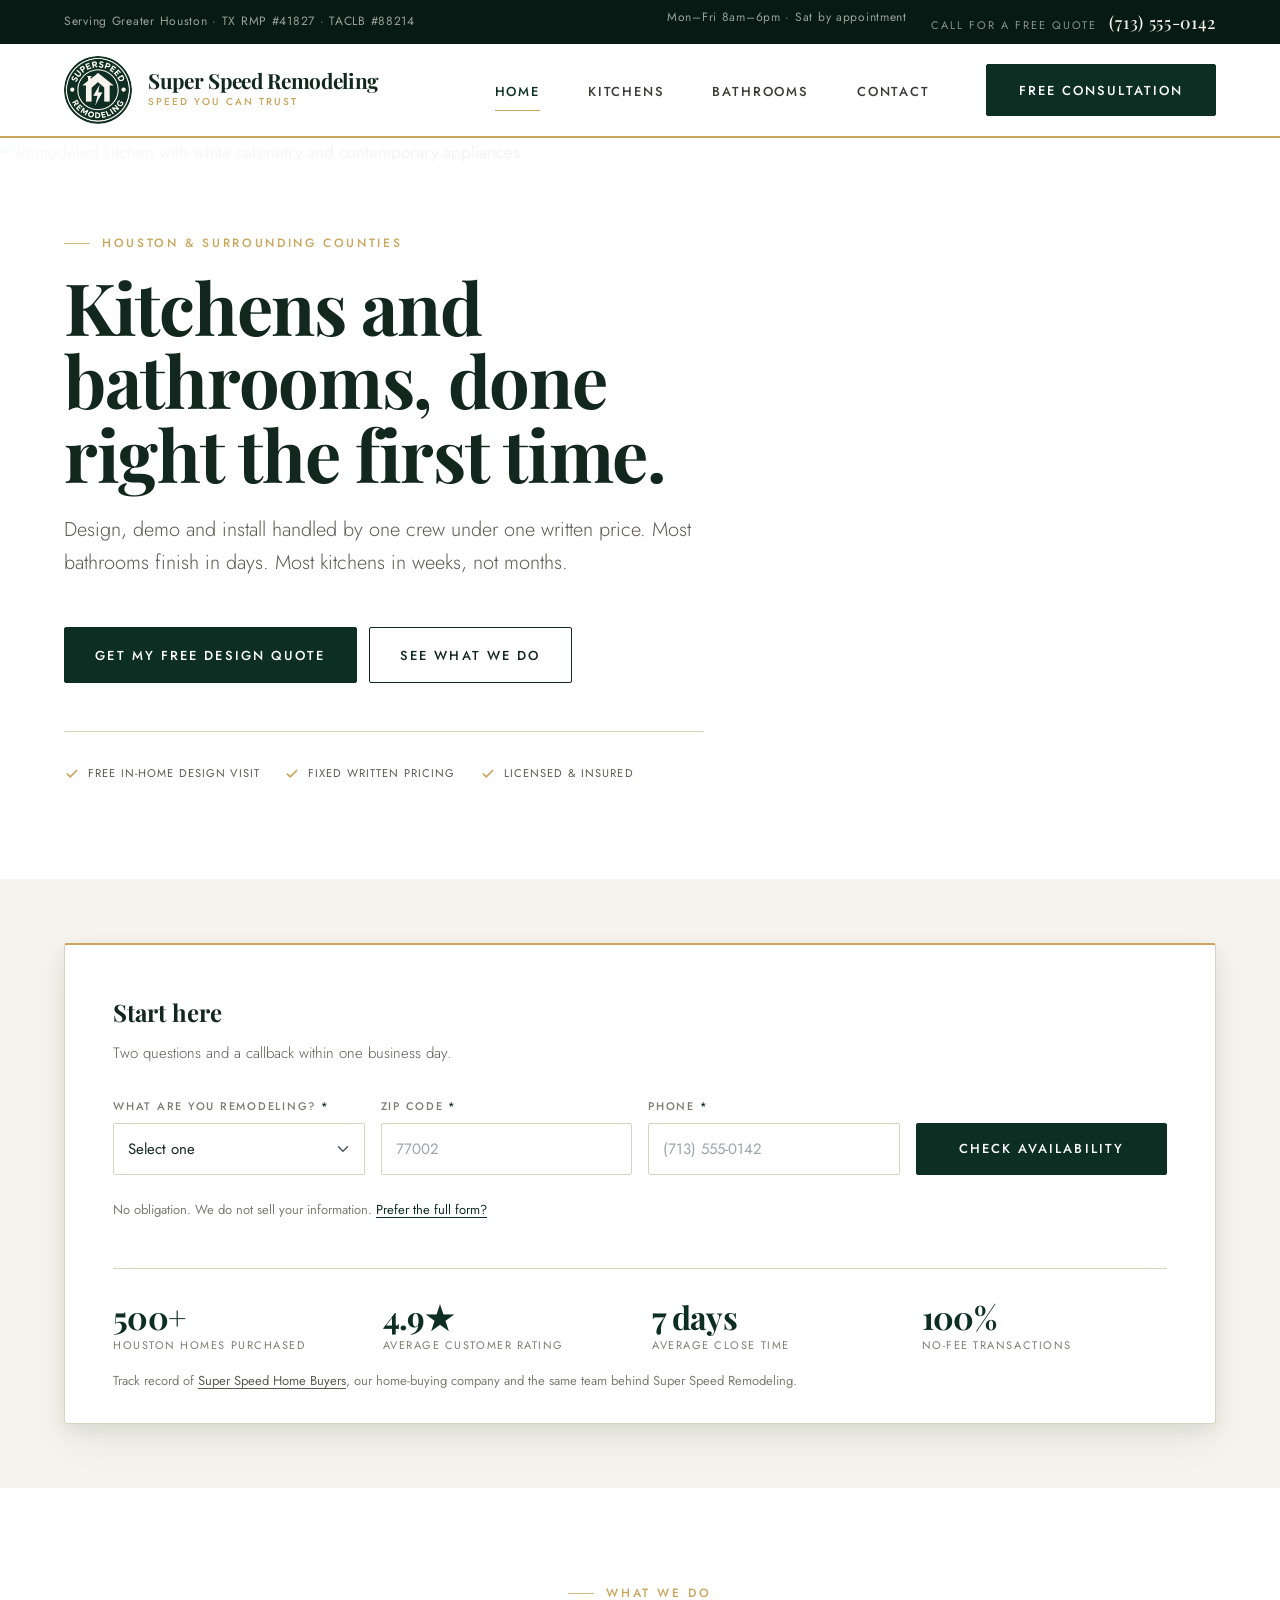
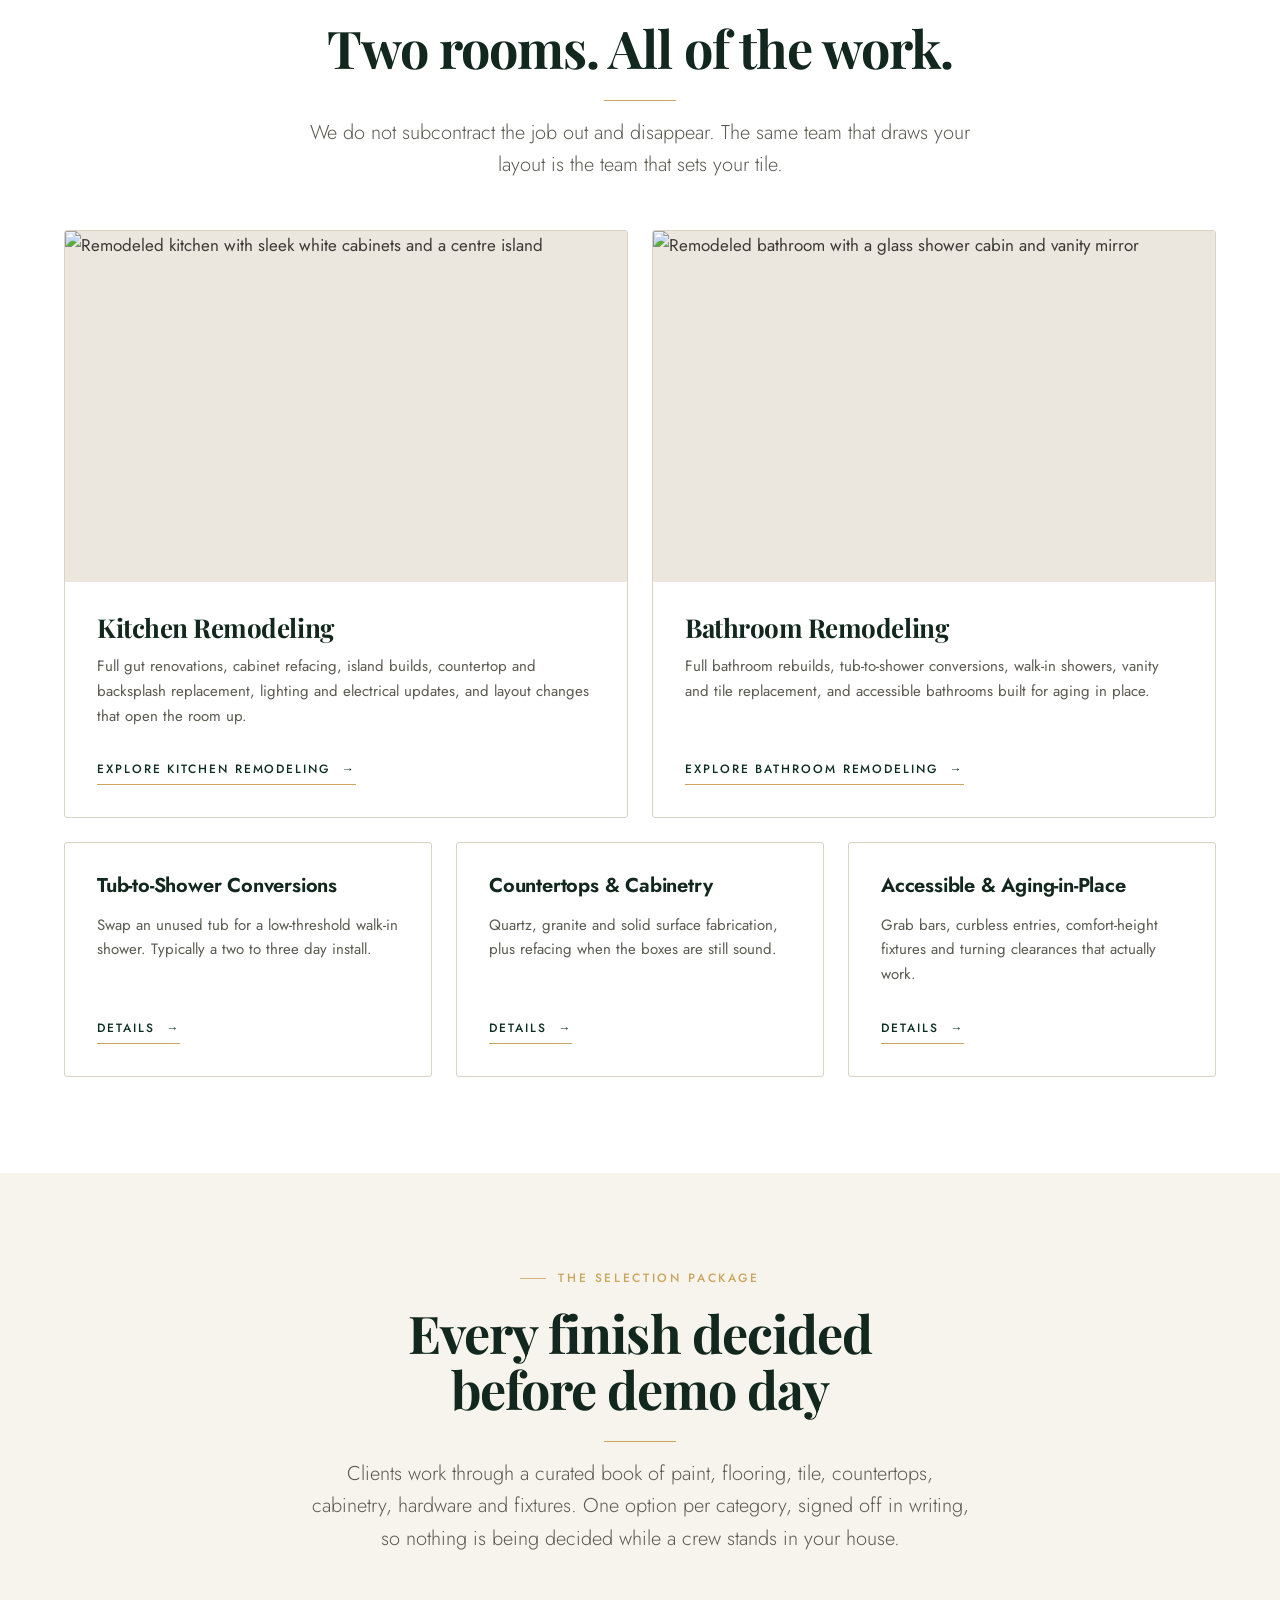
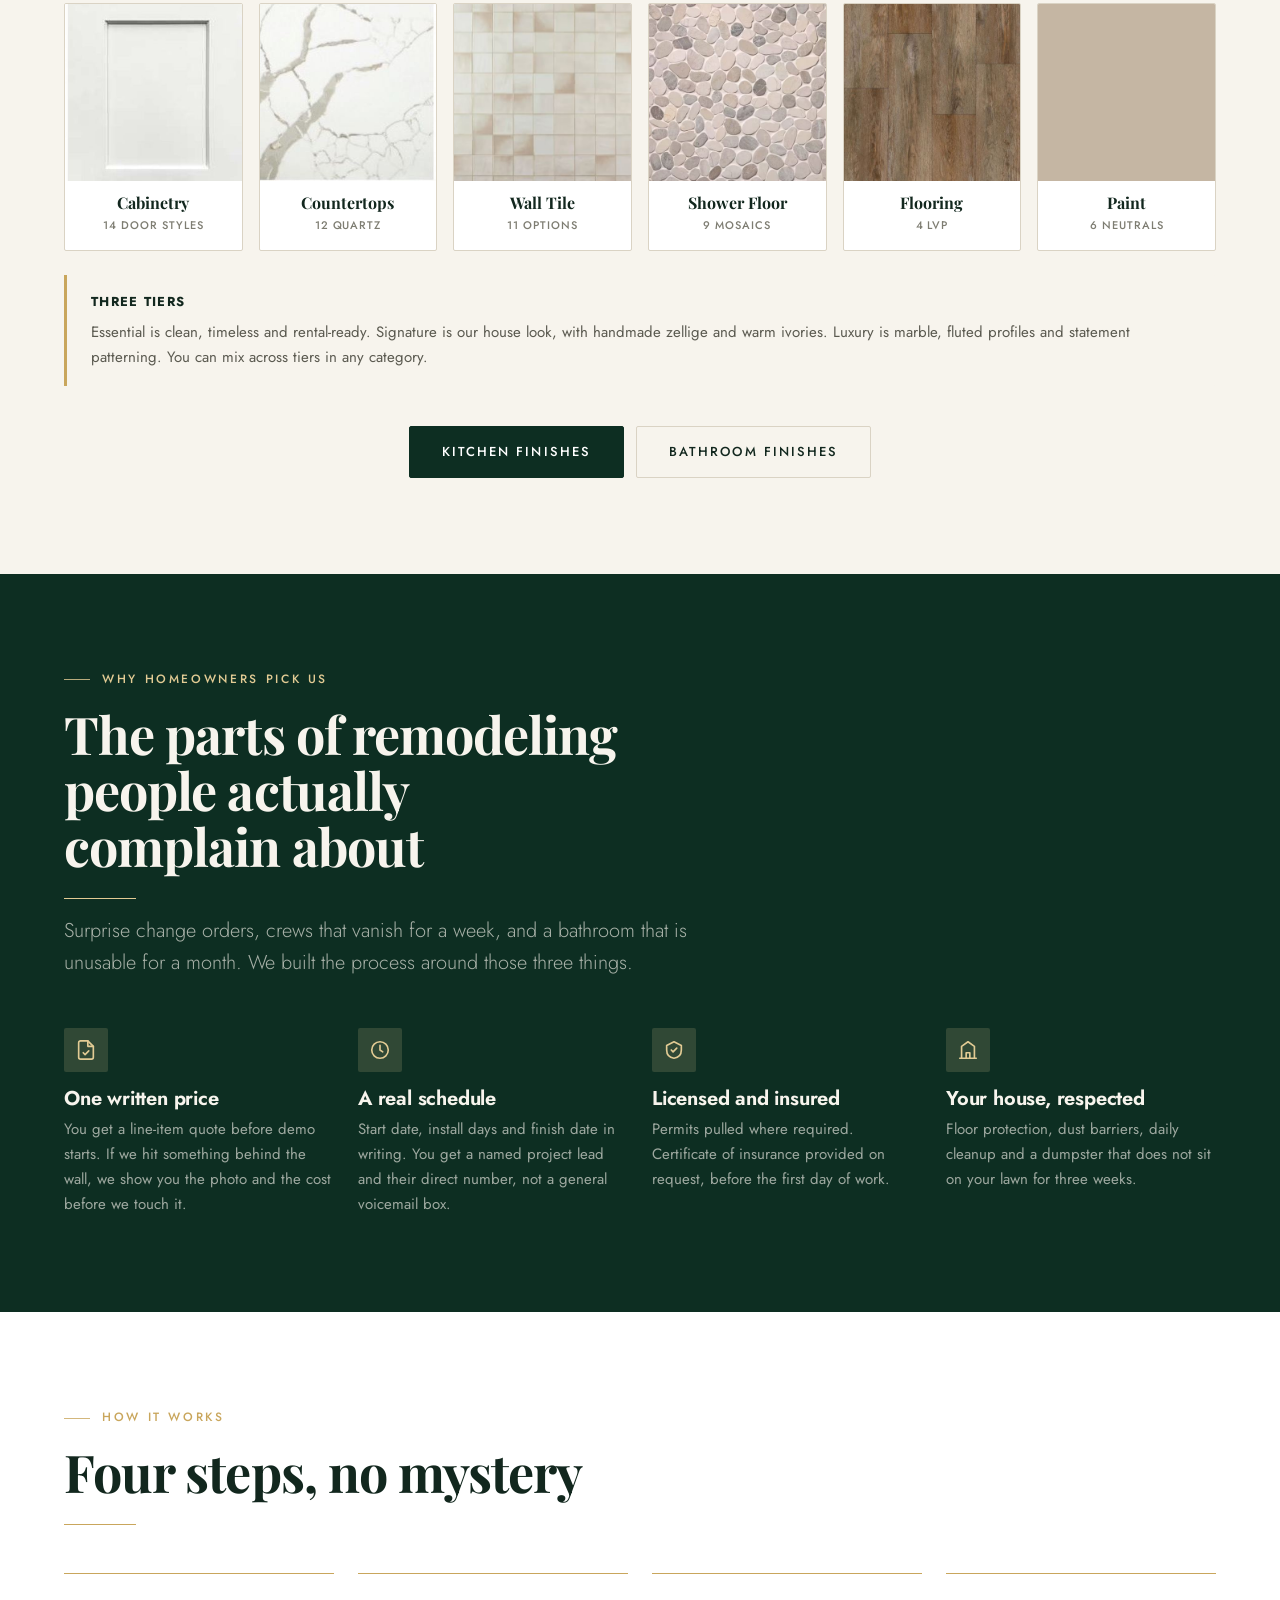
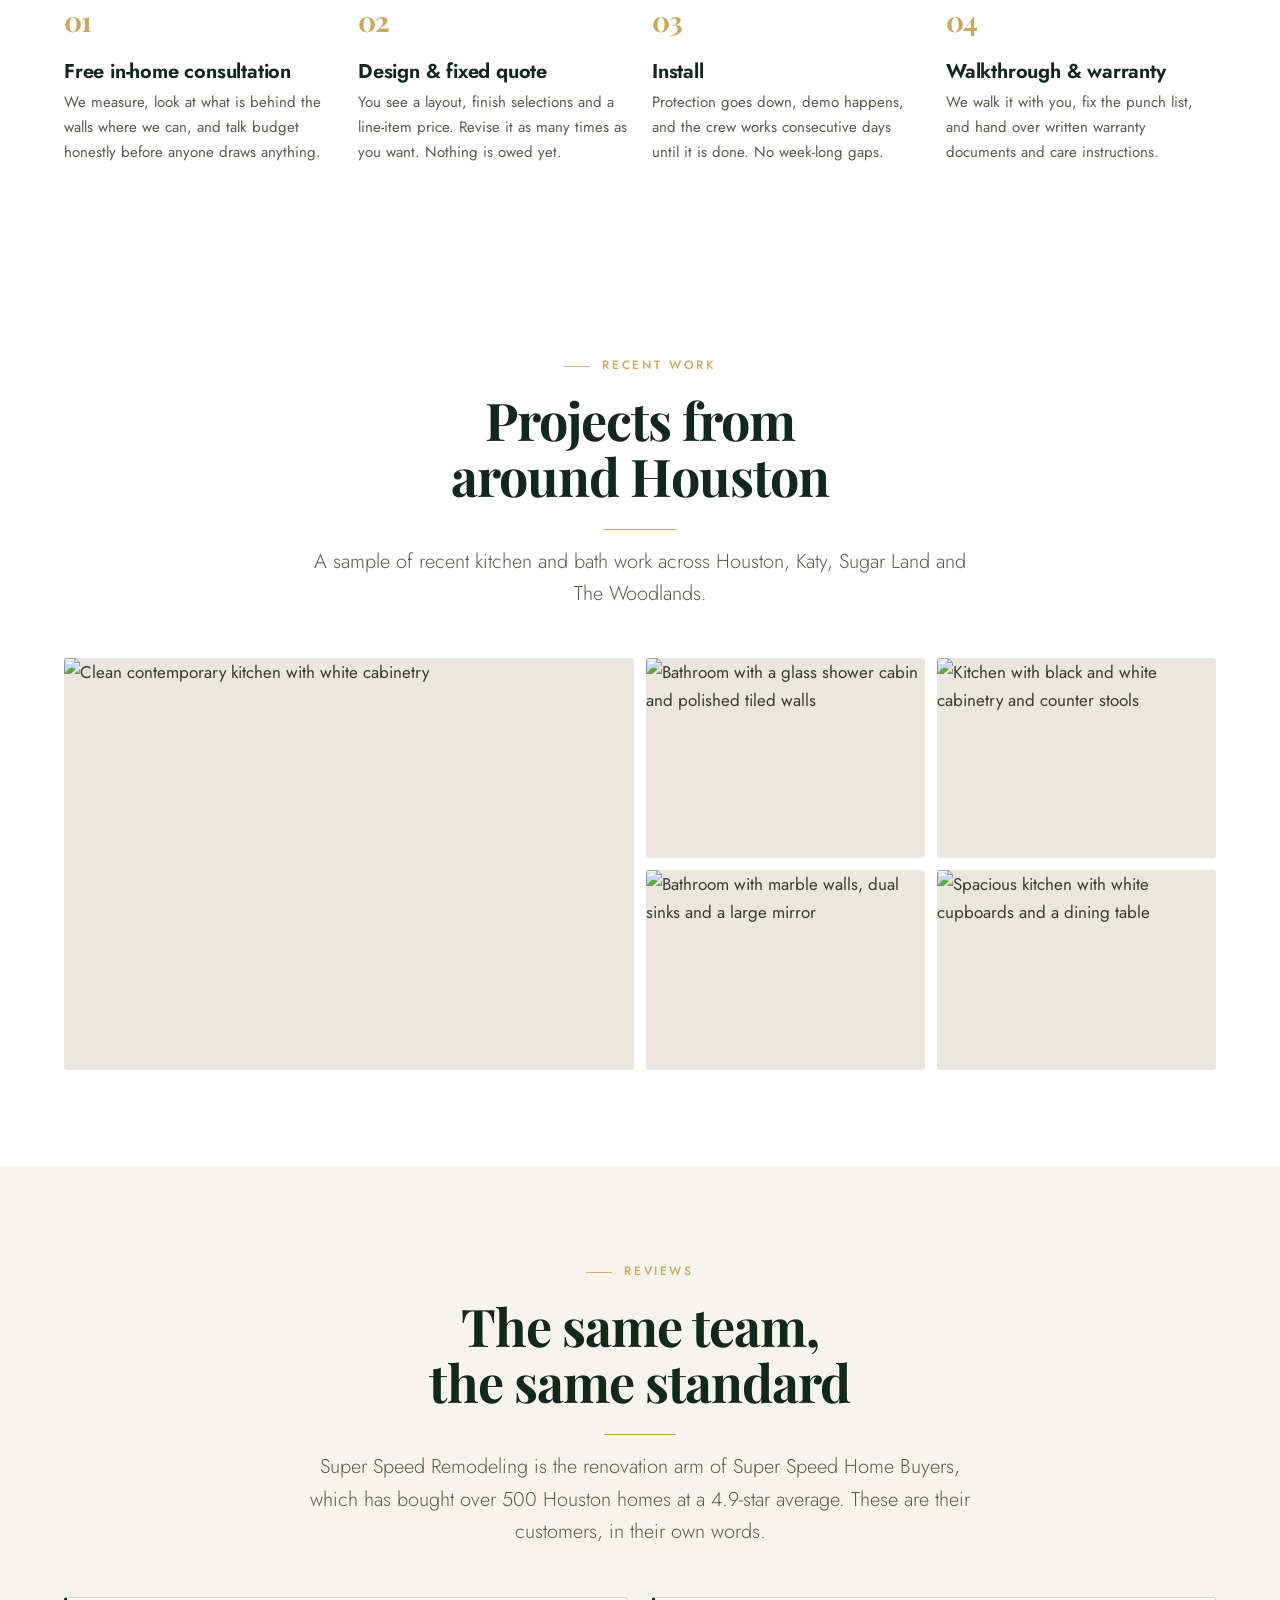
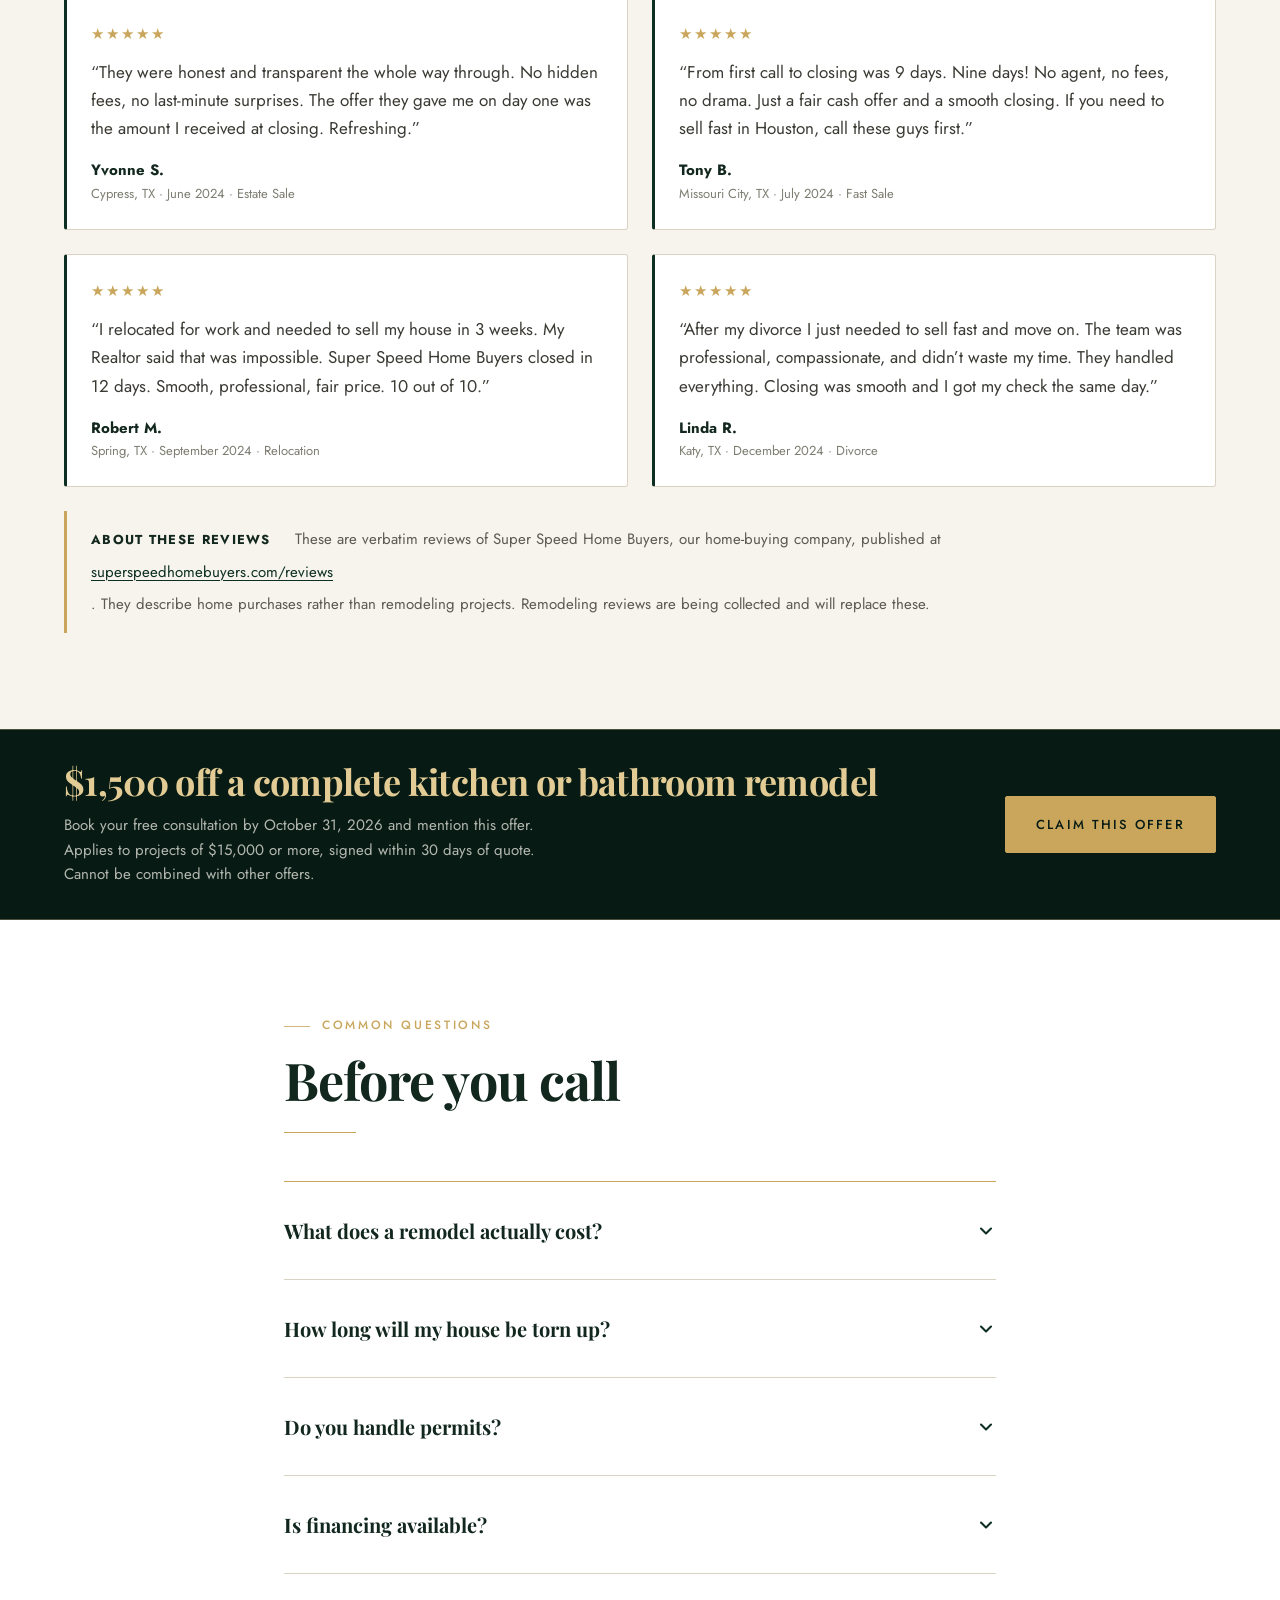
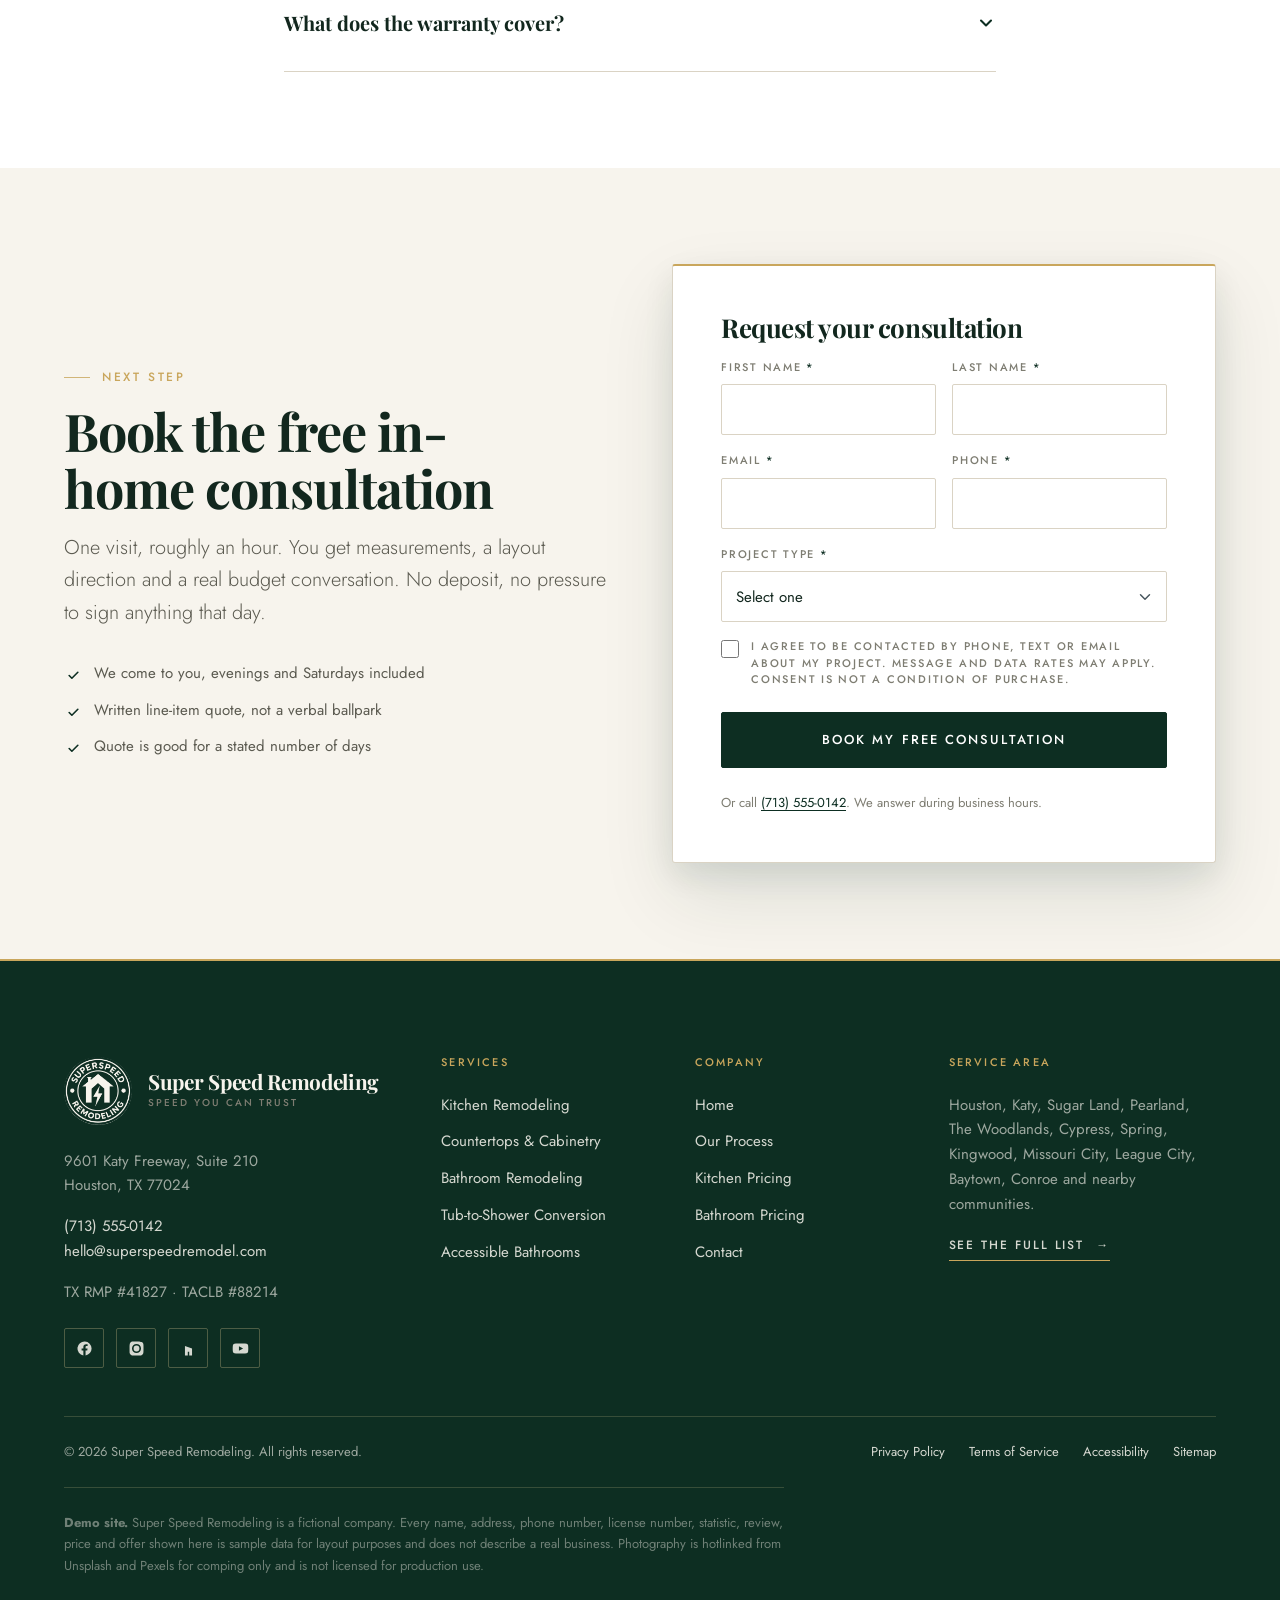
==== commit d1bf8ebd: "Add files via upload" ====
--- a/index.html
+++ b/index.html
@@ -44,7 +44,7 @@
     <span>Serving Greater Houston<span class="utility__license"> &middot; TX RMP #41827 &middot; TACLB #88214</span></span>
     <div class="utility__meta">
       <span>Mon&ndash;Fri 8am&ndash;6pm &middot; Sat by appointment</span>
-      <a href="tel:+17135550142">(713) 555-0142</a>
+      <span class="utility__phone"><span>Call for a free quote</span><a href="tel:+17135550142">(713) 555-0142</a></span>
     </div>
   </div>
 </div>
@@ -53,7 +53,7 @@
 <header class="header" id="siteHeader">
   <div class="wrap">
     <a class="brand" href="index.html">
-      <img class="brand__mark" src="assets/img/logo-mark.png" alt="" width="46" height="46" aria-hidden="true">
+      <img class="brand__mark" src="assets/img/logo-mark.png" alt="" width="68" height="68" aria-hidden="true">
       <span>
         <span class="brand__name">Super Speed Remodeling</span>
         <span class="brand__tag">Speed You Can Trust</span>
@@ -74,10 +74,6 @@
     </nav>
 
     <div class="header__cta">
-      <a class="header__phone" href="tel:+17135550142">
-        <small>Call for a free quote</small>
-        <strong>(713) 555-0142</strong>
-      </a>
       <a class="btn" href="contact.html">Free Consultation</a>
     </div>
 
@@ -91,35 +87,42 @@
 <main id="main">
 
   <!-- ===== Hero ===== -->
+  <!-- Webflow: Section (position relative) > background Image (100%/100%, cover)
+       > white gradient overlay > Container > text block, max-width ~40rem. -->
   <section class="hero hero--home">
-    <img class="hero__bg" src="https://images.unsplash.com/photo-1682888813913-e13f18692019?auto=format&amp;fit=crop&amp;w=1900&amp;q=70" alt="" aria-hidden="true" fetchpriority="high">
-    <div class="hero__frame" aria-hidden="true"></div>
+    <img class="hero__bg"
+         src="https://images.pexels.com/photos/7535073/pexels-photo-7535073.jpeg?auto=compress&amp;cs=tinysrgb&amp;w=2000"
+         alt="Remodeled kitchen with white cabinetry and contemporary appliances"
+         fetchpriority="high">
     <div class="wrap">
       <div class="hero__inner">
-        <p class="eyebrow eyebrow--light">Houston &amp; surrounding counties</p>
+        <p class="eyebrow">Houston &amp; surrounding counties</p>
         <h1>Kitchens and bathrooms, done right the first time.</h1>
-        <p class="hero__sub">Design, demo, and install handled by one crew under one written price. Most bathrooms finish in days. Most kitchens in weeks, not months.</p>
+        <p class="hero__sub">Design, demo and install handled by one crew under one written price. Most bathrooms finish in days. Most kitchens in weeks, not months.</p>
         <div class="btn-row">
-          <a class="btn btn--lg" href="#quote">Get My Free Design Quote</a>
-          <a class="btn btn--lg btn--onDark" href="#services">See What We Do</a>
+          <a class="btn btn--lg" href="#start">Get My Free Design Quote</a>
+          <a class="btn btn--lg btn--ghost" href="#services">See What We Do</a>
         </div>
         <ul class="hero__ticks">
           <li>Free in-home design visit</li>
           <li>Fixed written pricing</li>
           <li>Licensed &amp; insured</li>
-          <li>Financing available</li>
         </ul>
       </div>
     </div>
   </section>
 
-  <!-- ===== Quick-start form ===== -->
-  <section class="quickstart" id="quote">
-    <div class="wrap">
-      <div class="quickstart__card">
-        <p class="quickstart__title">Start here. Two questions and a callback within one business day.</p>
-        <!-- GHL SWAP POINT (quickstart__row) - Hero quick-capture (3 fields). In Webflow: keep the .quickstart__card wrapper and drop the GHL embed inside it. -->
-            <form class="quickstart__row" id="quickForm" novalidate>
+  <!-- ===== Start panel: quick form + proof, one card ===== -->
+  <!-- Webflow: Section > Container > one white card. Row 1 = form, Row 2 = 4 stats. -->
+  <section class="startbar" id="start">
+    <div class="wrap">
+      <div class="startbar__card">
+
+        <p class="startbar__title">Start here</p>
+        <p class="startbar__note">Two questions and a callback within one business day.</p>
+
+        <!-- GHL SWAP POINT (quickForm) - 3-field quick capture. In Webflow: keep the .startbar__card wrapper and drop the GHL embed in place of this form. -->
+        <form class="startbar__row" id="quickForm" novalidate>
           <div class="field">
             <label for="q-service">What are you remodeling? <span class="req">*</span></label>
             <select id="q-service" name="service" required>
@@ -143,31 +146,33 @@
             <button class="btn btn--block" id="q-submit" type="submit">Check Availability</button>
           </div>
         </form>
-            <!-- END GHL SWAP POINT (quickstart__row) -->
+        <!-- END GHL SWAP POINT (quickForm) -->
+
         <p class="form-status" id="quickStatus" role="status"></p>
-        <p class="form-note mt-5">No obligation. We do not sell your information. <a href="contact.html">Prefer the full form?</a></p>
-      </div>
-    </div>
-  </section>
-
-  <!-- ===== Trust bar ===== -->
-  <section class="trustbar" aria-label="Company facts">
-    <div class="wrap">
-      <div class="trustbar__item">
-        <span class="trustbar__num">2,400+</span>
-        <span class="trustbar__label">Houston-area homes remodeled</span>
-      </div>
-      <div class="trustbar__item">
-        <span class="trustbar__num">4.9&#9733;</span>
-        <span class="trustbar__label">Average of 380+ reviews</span>
-      </div>
-      <div class="trustbar__item">
-        <span class="trustbar__num">18 yrs</span>
-        <span class="trustbar__label">Serving Greater Houston</span>
-      </div>
-      <div class="trustbar__item">
-        <span class="trustbar__num">10 yr</span>
-        <span class="trustbar__label">Workmanship warranty</span>
+        <p class="startbar__fine">No obligation. We do not sell your information. <a href="contact.html">Prefer the full form?</a></p>
+
+        <!-- Figures below are published by Super Speed Home Buyers, the sister
+             home-buying company. They describe that business, not remodeling. -->
+        <div class="startbar__proof">
+          <div class="proof">
+            <span class="proof__num">500+</span>
+            <span class="proof__label">Houston homes purchased</span>
+          </div>
+          <div class="proof">
+            <span class="proof__num">4.9&#9733;</span>
+            <span class="proof__label">Average customer rating</span>
+          </div>
+          <div class="proof">
+            <span class="proof__num">7 days</span>
+            <span class="proof__label">Average close time</span>
+          </div>
+          <div class="proof">
+            <span class="proof__num">100%</span>
+            <span class="proof__label">No-fee transactions</span>
+          </div>
+        </div>
+        <p class="startbar__source">Track record of <a href="https://superspeedhomebuyers.com/reviews" rel="noopener">Super Speed Home Buyers</a>, our home-buying company and the same team behind Super Speed Remodeling.</p>
+
       </div>
     </div>
   </section>
@@ -184,7 +189,7 @@
       <div class="grid grid--2">
         <article class="card card--feature" data-reveal>
           <div class="card__media">
-            <img src="https://images.unsplash.com/photo-1565183928294-7063f23ce0f8?auto=format&amp;fit=crop&amp;w=900&amp;q=70" alt="Remodeled kitchen with white cabinetry and a large island" loading="lazy">
+            <img src="https://images.pexels.com/photos/2398375/pexels-photo-2398375.jpeg?auto=compress&amp;cs=tinysrgb&amp;w=900" alt="Remodeled kitchen with sleek white cabinets and a centre island" loading="lazy">
           </div>
           <div class="card__body">
             <h3>Kitchen Remodeling</h3>
@@ -195,7 +200,7 @@
 
         <article class="card card--feature" data-reveal>
           <div class="card__media">
-            <img src="https://images.pexels.com/photos/6957081/pexels-photo-6957081.jpeg?auto=compress&amp;cs=tinysrgb&amp;w=900" alt="Modern remodeled bathroom with a glass walk-in shower" loading="lazy">
+            <img src="https://images.pexels.com/photos/7005268/pexels-photo-7005268.jpeg?auto=compress&amp;cs=tinysrgb&amp;w=900" alt="Remodeled bathroom with a glass shower cabin and vanity mirror" loading="lazy">
           </div>
           <div class="card__body">
             <h3>Bathroom Remodeling</h3>
@@ -329,7 +334,7 @@
   </section>
 
   <!-- ===== Gallery ===== -->
-  <section class="section section--cream">
+  <section class="section">
     <div class="wrap">
       <div class="section-head section-head--center" data-reveal>
         <p class="eyebrow">Recent work</p>
@@ -338,21 +343,64 @@
       </div>
       <div class="gallery">
         <figure class="gallery__wide gallery__tall">
-          <img src="https://images.unsplash.com/photo-1609347744403-2306e8a9ae27?auto=format&amp;fit=crop&amp;w=1000&amp;q=70" alt="Kitchen remodel with marble island and pendant lighting" loading="lazy">
+          <img src="https://images.pexels.com/photos/373541/pexels-photo-373541.jpeg?auto=compress&amp;cs=tinysrgb&amp;w=1000" alt="Clean contemporary kitchen with white cabinetry" loading="lazy">
         </figure>
         <figure>
-          <img src="https://images.pexels.com/photos/7031840/pexels-photo-7031840.jpeg?auto=compress&amp;cs=tinysrgb&amp;w=700" alt="Bathroom with tiled walk-in shower" loading="lazy">
+          <img src="https://images.pexels.com/photos/7534282/pexels-photo-7534282.jpeg?auto=compress&amp;cs=tinysrgb&amp;w=800" alt="Bathroom with a glass shower cabin and polished tiled walls" loading="lazy">
         </figure>
         <figure>
-          <img src="https://images.unsplash.com/photo-1683917067889-c88599491d5c?auto=format&amp;fit=crop&amp;w=700&amp;q=70" alt="Kitchen with dark cabinetry" loading="lazy">
+          <img src="https://images.pexels.com/photos/6969865/pexels-photo-6969865.jpeg?auto=compress&amp;cs=tinysrgb&amp;w=800" alt="Kitchen with black and white cabinetry and counter stools" loading="lazy">
         </figure>
         <figure>
-          <img src="https://images.pexels.com/photos/8082195/pexels-photo-8082195.jpeg?auto=compress&amp;cs=tinysrgb&amp;w=700" alt="Bathroom vanity with stone countertop" loading="lazy">
+          <img src="https://images.pexels.com/photos/11701113/pexels-photo-11701113.jpeg?auto=compress&amp;cs=tinysrgb&amp;w=800" alt="Bathroom with marble walls, dual sinks and a large mirror" loading="lazy">
         </figure>
         <figure>
-          <img src="https://images.unsplash.com/photo-1571843439991-dd2b8e051966?auto=format&amp;fit=crop&amp;w=700&amp;q=70" alt="Kitchen with a large center island" loading="lazy">
-        </figure>
-      </div>
+          <img src="https://images.pexels.com/photos/6758351/pexels-photo-6758351.jpeg?auto=compress&amp;cs=tinysrgb&amp;w=800" alt="Spacious kitchen with white cupboards and a dining table" loading="lazy">
+        </figure>
+      </div>
+    </div>
+  </section>
+
+  <!-- ===== Reviews ===== -->
+  <!-- SOURCE: superspeedhomebuyers.com/reviews - verbatim, names and dates as published.
+       These are reviews of the SISTER home-buying company, not of remodeling work.
+       The section heading and the note below say so explicitly. Do not remove that
+       attribution until genuine remodeling reviews are collected to replace these. -->
+  <section class="section section--cream" id="reviews">
+    <div class="wrap">
+      <div class="section-head section-head--center" data-reveal>
+        <p class="eyebrow">Reviews</p>
+        <h2>The same team, the same standard</h2>
+        <p class="lede">Super Speed Remodeling is the renovation arm of Super Speed Home Buyers, which has bought over 500 Houston homes at a 4.9-star average. These are their customers, in their own words.</p>
+      </div>
+
+      <div class="grid grid--2">
+        <figure class="quote" data-reveal>
+          <div class="quote__stars" aria-label="5 out of 5 stars">&#9733;&#9733;&#9733;&#9733;&#9733;</div>
+          <blockquote>&ldquo;They were honest and transparent the whole way through. No hidden fees, no last-minute surprises. The offer they gave me on day one was the amount I received at closing. Refreshing.&rdquo;</blockquote>
+          <figcaption><strong>Yvonne S.</strong>Cypress, TX &middot; June 2024 &middot; Estate Sale</figcaption>
+        </figure>
+
+        <figure class="quote" data-reveal>
+          <div class="quote__stars" aria-label="5 out of 5 stars">&#9733;&#9733;&#9733;&#9733;&#9733;</div>
+          <blockquote>&ldquo;From first call to closing was 9 days. Nine days! No agent, no fees, no drama. Just a fair cash offer and a smooth closing. If you need to sell fast in Houston, call these guys first.&rdquo;</blockquote>
+          <figcaption><strong>Tony B.</strong>Missouri City, TX &middot; July 2024 &middot; Fast Sale</figcaption>
+        </figure>
+
+        <figure class="quote" data-reveal>
+          <div class="quote__stars" aria-label="5 out of 5 stars">&#9733;&#9733;&#9733;&#9733;&#9733;</div>
+          <blockquote>&ldquo;I relocated for work and needed to sell my house in 3 weeks. My Realtor said that was impossible. Super Speed Home Buyers closed in 12 days. Smooth, professional, fair price. 10 out of 10.&rdquo;</blockquote>
+          <figcaption><strong>Robert M.</strong>Spring, TX &middot; September 2024 &middot; Relocation</figcaption>
+        </figure>
+
+        <figure class="quote" data-reveal>
+          <div class="quote__stars" aria-label="5 out of 5 stars">&#9733;&#9733;&#9733;&#9733;&#9733;</div>
+          <blockquote>&ldquo;After my divorce I just needed to sell fast and move on. The team was professional, compassionate, and didn&rsquo;t waste my time. They handled everything. Closing was smooth and I got my check the same day.&rdquo;</blockquote>
+          <figcaption><strong>Linda R.</strong>Katy, TX &middot; December 2024 &middot; Divorce</figcaption>
+        </figure>
+      </div>
+
+      <p class="callout" data-reveal><strong>About these reviews</strong> These are verbatim reviews of Super Speed Home Buyers, our home-buying company, published at <a href="https://superspeedhomebuyers.com/reviews" rel="noopener">superspeedhomebuyers.com/reviews</a>. They describe home purchases rather than remodeling projects. Remodeling reviews are being collected and will replace these.</p>
     </div>
   </section>
 
@@ -472,7 +520,7 @@
     <div class="footer__grid">
       <div>
         <a class="brand" href="index.html">
-          <img class="brand__mark" src="assets/img/logo-mark.png" alt="" width="46" height="46" aria-hidden="true">
+          <img class="brand__mark" src="assets/img/logo-mark.png" alt="" width="68" height="68" aria-hidden="true">
           <span>
             <span class="brand__name">Super Speed Remodeling</span>
             <span class="brand__tag">Speed You Can Trust</span>
--- a/assets/css/styles.css
+++ b/assets/css/styles.css
@@ -80,7 +80,7 @@
   --shadow-lg: 0 12px 30px rgba(13, 46, 34, .09), 0 32px 76px rgba(13, 46, 34, .11);
   --ease: cubic-bezier(.22, .61, .36, 1);
 
-  --header-h: 76px;
+  --header-h: 92px;
 }
 
 /* 02. Reset & base ------------------------------------------------------- */
@@ -280,25 +280,10 @@
 .btn--ghost { --btn-bg: transparent; --btn-fg: var(--ink); --btn-bd: var(--line); }
 .btn--ghost:hover { --btn-bg: var(--ink); --btn-bd: var(--ink); color: var(--white); }
 
-.btn--onDark { --btn-bg: transparent; --btn-fg: var(--gold-light); --btn-bd: rgba(226,203,148,.5); }
-.btn--onDark:hover { --btn-bg: var(--gold-light); --btn-bd: var(--gold-light); color: var(--brand-dark); }
-
 .btn--gold { --btn-bg: var(--gold); --btn-fg: var(--brand-dark); --btn-bd: var(--gold); }
 .btn--gold:hover { --btn-bg: var(--gold-light); --btn-bd: var(--gold-light); color: var(--brand-dark); }
 
-/* Solid buttons sitting on the dark hero go gold, not green-on-green */
-.hero .btn:not(.btn--onDark):not(.btn--ghost) {
-  --btn-bg: var(--gold);
-  --btn-fg: var(--brand-dark);
-  --btn-bd: var(--gold);
-}
-.hero .btn:not(.btn--onDark):not(.btn--ghost):hover {
-  --btn-bg: var(--gold-light);
-  --btn-bd: var(--gold-light);
-  color: var(--brand-dark);
-}
-
-.btn--lg { font-size: 0.875rem; padding: 1.35rem 2.4rem; min-height: 58px; }
+.btn--lg { font-size: 0.8125rem; padding: 1.3rem 1.9rem; min-height: 56px; }
 .btn--block { width: 100%; }
 
 .btn-row { display: flex; flex-wrap: wrap; gap: var(--sp-3); }
@@ -331,9 +316,28 @@
   display: flex;
   justify-content: space-between;
   align-items: center;
-  gap: var(--sp-4);
-  min-height: 38px;
-}
+  gap: var(--sp-5);
+  min-height: 44px;
+}
+.utility__phone {
+  display: inline-flex;
+  align-items: baseline;
+  gap: var(--sp-3);
+}
+.utility__phone span {
+  font-size: 0.6875rem;
+  letter-spacing: .18em;
+  text-transform: uppercase;
+  color: rgba(247,244,237,.55);
+}
+.utility__phone a {
+  font-family: var(--font-display);
+  font-size: 1.0625rem;
+  font-weight: 700;
+  letter-spacing: 0;
+  color: var(--gold-light);
+}
+.utility__phone a:hover { color: var(--white); }
 .utility a { color: var(--cream); text-decoration: none; font-weight: 500; letter-spacing: .04em; }
 .utility a:hover { color: var(--gold-light); }
 .utility__meta { display: flex; gap: var(--sp-5); }
@@ -358,14 +362,14 @@
 .brand {
   display: flex;
   align-items: center;
-  gap: var(--sp-3);
+  gap: var(--sp-4);
   text-decoration: none;
   color: var(--ink);
   margin-right: auto;
 }
 .brand__mark {
-  width: 46px;
-  height: 46px;
+  width: 68px;
+  height: 68px;
   flex: none;
   display: block;
   border-radius: 50%;
@@ -375,7 +379,7 @@
 .brand__name {
   display: block;
   font-family: var(--font-display);
-  font-size: 1.15rem;
+  font-size: 1.3rem;
   font-weight: 700;
   line-height: 1.1;
   letter-spacing: -0.015em;
@@ -393,7 +397,7 @@
 .nav ul {
   display: flex;
   align-items: center;
-  gap: var(--sp-6);
+  gap: var(--sp-7);
   list-style: none;
   margin: 0;
   padding: 0;
@@ -421,23 +425,7 @@
 /* Mobile-only CTAs that live inside the nav panel */
 .nav__mobile-cta { display: none; }
 
-.header__cta { display: flex; align-items: center; gap: var(--sp-4); }
-.header__phone {
-  display: flex;
-  flex-direction: column;
-  text-decoration: none;
-  color: var(--ink);
-  line-height: 1.2;
-}
-.header__phone small {
-  font-size: 0.625rem;
-  font-weight: 500;
-  letter-spacing: 0.16em;
-  text-transform: uppercase;
-  color: var(--slate-2);
-}
-.header__phone strong { font-family: var(--font-display); font-size: 1.0625rem; font-weight: 700; }
-
+.header__cta { display: flex; align-items: center; gap: var(--sp-4); margin-left: var(--sp-6); }
 .nav-toggle {
   display: none;
   width: 46px;
@@ -460,50 +448,60 @@
 .nav-toggle[aria-expanded="true"] span:nth-child(2) { opacity: 0; }
 .nav-toggle[aria-expanded="true"] span:nth-child(3) { transform: translateY(-6px) rotate(-45deg); }
 
-/* 07. Hero --------------------------------------------------------------- */
+/* 07. Hero (full-bleed background image) --------------------------------- */
 .hero {
   position: relative;
-  color: var(--white);
-  background: var(--ink);
+  isolation: isolate;
   overflow: hidden;
-}
+  background: var(--white);
+  color: var(--ink-2);
+}
+
+/* the photo itself, full width and height of the section */
 .hero__bg {
   position: absolute;
   inset: 0;
+  z-index: -2;
   width: 100%;
   height: 100%;
   object-fit: cover;
-  opacity: .42;
-}
+  object-position: center;
+}
+
+/* white wash, heaviest on the copy side so type stays legible */
 .hero::after {
   content: "";
   position: absolute;
   inset: 0;
-  background:
-    linear-gradient(105deg, rgba(7,27,20,.95) 0%, rgba(9,34,25,.80) 45%, rgba(13,46,34,.42) 100%);
-}
-/* inset hairline frame, echoing the selection package cover */
-.hero__frame {
-  position: absolute;
-  inset: 22px;
-  z-index: 2;
-  border: 1px solid rgba(226,203,148,.28);
-  pointer-events: none;
-}
-.hero .wrap { position: relative; z-index: 3; }
-.hero__bg { transform: scale(1.03); }
-.hero .wrap { position: relative; z-index: 2; }
-
-.hero--home .wrap { padding-block: calc(var(--sp-9) + 2rem); }
-.hero--page .wrap { padding-block: var(--sp-9); }
-
-.hero__inner { max-width: 660px; }
-.hero h1 { color: var(--white); margin-bottom: var(--sp-5); }
+  z-index: -1;
+  background: linear-gradient(
+    100deg,
+    rgba(255, 255, 255, .97) 0%,
+    rgba(255, 255, 255, .94) 36%,
+    rgba(255, 255, 255, .66) 62%,
+    rgba(255, 255, 255, .20) 100%
+  );
+}
+
+.hero .wrap {
+  position: relative;
+  display: flex;
+  align-items: center;
+}
+.hero--home .wrap { min-height: 78vh; padding-block: var(--sp-9); }
+.hero--page .wrap { min-height: 46vh; padding-block: var(--sp-8); }
+
+.hero__inner { max-width: 40rem; }
+
+.hero h1 { color: var(--ink); margin-bottom: var(--sp-5); }
+.hero--page h1 { font-size: var(--fs-3xl); }
+.hero .eyebrow { color: var(--gold); }
+
 .hero__sub {
   font-size: var(--fs-lg);
   font-weight: 300;
   line-height: 1.62;
-  color: #DCE3DC;
+  color: var(--slate);
   margin-bottom: var(--sp-7);
   text-wrap: pretty;
 }
@@ -511,108 +509,122 @@
 .hero__ticks {
   display: flex;
   flex-wrap: wrap;
-  gap: var(--sp-3) var(--sp-6);
+  gap: var(--sp-3) var(--sp-5);
   list-style: none;
-  margin: var(--sp-6) 0 0;
-  padding: 0;
-  font-size: var(--fs-sm);
-  color: #D6DDE2;
-}
-.hero__ticks {
-  padding-top: var(--sp-6);
-  border-top: 1px solid rgba(226,203,148,.22);
-}
-.hero__ticks li {
-  display: flex;
-  align-items: center;
-  gap: var(--sp-2);
-  font-size: 0.8125rem;
-  letter-spacing: .08em;
-  text-transform: uppercase;
-}
+  margin: var(--sp-7) 0 0;
+  padding: var(--sp-6) 0 0;
+  border-top: 1px solid var(--line);
+  font-size: 0.7rem;
+  letter-spacing: .1em;
+  text-transform: uppercase;
+  color: var(--slate);
+}
+.hero__ticks li { display: flex; align-items: center; gap: var(--sp-2); }
 .hero__ticks li::before {
   content: "";
-  width: 18px; height: 18px;
+  width: 16px; height: 16px;
   flex: none;
-  border-radius: 50%;
-  background: var(--gold-light);
+  background: var(--gold);
   -webkit-mask: url("data:image/svg+xml;utf8,<svg xmlns='http://www.w3.org/2000/svg' viewBox='0 0 24 24'><path d='M20 6L9 17l-5-5' fill='none' stroke='black' stroke-width='3' stroke-linecap='round' stroke-linejoin='round'/></svg>") center / 14px no-repeat;
           mask: url("data:image/svg+xml;utf8,<svg xmlns='http://www.w3.org/2000/svg' viewBox='0 0 24 24'><path d='M20 6L9 17l-5-5' fill='none' stroke='black' stroke-width='3' stroke-linecap='round' stroke-linejoin='round'/></svg>") center / 14px no-repeat;
 }
 
+/* buttons on the light hero */
+.hero .btn--ghost {
+  --btn-bg: rgba(255, 255, 255, .7);
+  --btn-fg: var(--ink);
+  --btn-bd: var(--ink);
+}
+.hero .btn--ghost:hover {
+  --btn-bg: var(--ink);
+  --btn-bd: var(--ink);
+  color: var(--white);
+}
+
 .breadcrumb {
-  font-size: var(--fs-xs);
-  color: #A9B4BB;
-  margin-bottom: var(--sp-4);
-}
-.breadcrumb a { color: #D6DDE2; text-decoration: none; }
-.breadcrumb a:hover { color: var(--gold-light); }
-.breadcrumb span { margin-inline: var(--sp-2); opacity: .6; }
-
-/* Quick-start form docked under the hero */
-.quickstart {
-  position: relative;
-  z-index: 3;
-  margin-top: calc(var(--sp-7) * -1);
-}
-.quickstart__card {
+  font-size: 0.75rem;
+  letter-spacing: .12em;
+  text-transform: uppercase;
+  color: var(--slate-2);
+  margin-bottom: var(--sp-5);
+}
+.breadcrumb a { color: var(--slate); text-decoration: none; }
+.breadcrumb a:hover { color: var(--gold); }
+.breadcrumb span { margin-inline: var(--sp-2); opacity: .5; }
+
+/* --- Start panel: quick form + proof, one card -------------------------- */
+.startbar { background: var(--cream); padding-block: var(--sp-8); }
+
+.startbar__card {
   background: var(--white);
   border: 1px solid var(--line);
   border-top: 2px solid var(--gold);
   border-radius: var(--radius-lg);
-  box-shadow: var(--shadow-lg);
-  padding: var(--sp-7);
-}
-.quickstart__title {
+  box-shadow: var(--shadow-md);
+  padding: var(--sp-7) var(--sp-7) var(--sp-6);
+}
+
+.startbar__title {
   font-family: var(--font-display);
-  font-size: 1.375rem;
+  font-size: 1.5rem;
   font-weight: 700;
   color: var(--ink);
-  margin: 0 0 var(--sp-5);
-}
-.quickstart__row {
+  margin: 0 0 var(--sp-2);
+}
+.startbar__note {
+  font-size: var(--fs-sm);
+  font-weight: 300;
+  color: var(--slate);
+  margin: 0 0 var(--sp-6);
+}
+
+.startbar__row {
   display: grid;
   grid-template-columns: repeat(4, 1fr);
-  gap: var(--sp-3);
+  gap: var(--sp-4);
   align-items: end;
 }
 
-/* 08. Sections & components --------------------------------------------- */
-
-/* Trust strip */
-.trustbar { background: var(--brand); color: rgba(247,244,237,.72); }
-.trustbar .wrap {
-  display: flex;
-  flex-wrap: wrap;
-  justify-content: space-between;
+.startbar__fine {
+  margin-top: var(--sp-5);
+  font-size: var(--fs-xs);
+  color: var(--slate-2);
+}
+
+/* proof row lives inside the same card, under a hairline */
+.startbar__proof {
+  display: grid;
+  grid-template-columns: repeat(4, 1fr);
   gap: var(--sp-5);
-  padding-block: var(--sp-5);
-}
-.trustbar .wrap { padding-block: var(--sp-6); }
-.trustbar__item {
-  display: flex;
-  flex-direction: column;
-  gap: var(--sp-2);
-  flex: 1;
-  padding-left: var(--sp-5);
-  border-left: 1px solid rgba(226,203,148,.25);
-}
-.trustbar__item:first-child { border-left: 0; padding-left: 0; }
-.trustbar__num {
+  margin-top: var(--sp-7);
+  padding-top: var(--sp-6);
+  border-top: 1px solid var(--line);
+}
+.startbar__source {
+  margin-top: var(--sp-4);
+  font-size: var(--fs-xs);
+  color: var(--slate-2);
+}
+.startbar__source a { color: var(--slate); }
+
+.proof { display: flex; flex-direction: column; gap: var(--sp-1); }
+.proof__num {
   font-family: var(--font-display);
-  font-size: 2.25rem;
+  font-size: 2rem;
   font-weight: 700;
-  color: var(--gold-light);
   line-height: 1;
   letter-spacing: -.02em;
-}
-.trustbar__label {
+  color: var(--brand);
+}
+.proof__label {
   font-size: 0.6875rem;
   letter-spacing: .14em;
   text-transform: uppercase;
-  color: rgba(247,244,237,.6);
+  color: var(--slate-2);
   line-height: 1.5;
 }
+
+/* 08. Sections & components --------------------------------------------- */
 
 /* Cards */
 .card {
@@ -942,6 +954,7 @@
   color: var(--white);
   padding: var(--sp-5);
 }
+.tier--essential .tier__head { background: var(--brand); }
 .tier--signature .tier__head { background: var(--brand-mid); }
 .tier--luxury .tier__head { background: var(--brand-mid); }
 .tier__head h3 {
@@ -1279,20 +1292,23 @@
   .split__media::after { inset: 14px -14px -14px 14px; }
   .split--media-right .split__media::after { inset: 14px 14px -14px -14px; }
   .grid--4 { grid-template-columns: repeat(2, 1fr); }
+  .startbar__row { grid-template-columns: repeat(2, 1fr); }
   .swatches { grid-template-columns: repeat(4, 1fr); }
   .swatches--4 { grid-template-columns: repeat(3, 1fr); }
   .footer__grid { grid-template-columns: 1fr 1fr; gap: var(--sp-6); }
   .arealist { columns: 3; }
-  .quickstart__row { grid-template-columns: repeat(2, 1fr); }
 }
 
 @media (max-width: 860px) {
   :root { --fs-4xl: 2.5rem; --fs-3xl: 2rem; --fs-2xl: 1.65rem; --fs-lg: 1.125rem; --sp-9: 4.5rem; --sp-8: 3rem; }
-  .hero__frame { inset: 12px; }
   .split__media::after { display: none; }
 
   .utility__meta { display: none; }
   .utility__license { display: none; }
+
+  /* the 68px mark is too heavy next to a wrapping brand name on phones */
+  .brand__mark { width: 54px; height: 54px; }
+  .brand__name { font-size: 1.075rem; }
   .header__cta { display: none; }
 
   .nav-toggle { display: block; order: 3; }
@@ -1314,6 +1330,16 @@
   .nav__mobile-cta { display: grid; gap: var(--sp-3); margin-top: var(--sp-6); }
 
   .grid--2, .grid--3, .grid--4 { grid-template-columns: 1fr; }
+  .hero__inner { max-width: none; }
+  .hero--home .wrap { min-height: 72vh; }
+  .hero--page .wrap { min-height: 0; }
+  /* on narrow screens the wash goes vertical so the photo still reads */
+  .hero::after {
+    background: linear-gradient(180deg, rgba(255,255,255,.93) 0%, rgba(255,255,255,.95) 55%, rgba(255,255,255,.88) 100%);
+  }
+  .startbar__card { padding: var(--sp-6) var(--sp-5); }
+  .startbar__row { grid-template-columns: 1fr; }
+  .startbar__proof { grid-template-columns: repeat(2, 1fr); gap: var(--sp-5) var(--sp-4); }
   .split { grid-template-columns: 1fr; gap: var(--sp-6); }
   .split--media-right .split__media { order: 0; }
 
@@ -1328,8 +1354,6 @@
   .tiers { grid-template-columns: 1fr; }
   .callout { flex-direction: column; }
 
-  .quickstart { margin-top: var(--sp-6); }
-  .quickstart__row { grid-template-columns: 1fr; }
   .form-grid { grid-template-columns: 1fr; }
 
   .band .wrap { flex-direction: column; align-items: flex-start; }
@@ -1349,8 +1373,6 @@
   .btn-row { flex-direction: column; }
   .arealist { columns: 1; }
   .chips { grid-template-columns: repeat(3, 1fr); }
-  .trustbar .wrap { gap: var(--sp-4); }
-  .trustbar__item { flex: 1 1 40%; }
 }
 
 /* 15. Motion & print ----------------------------------------------------- */
@@ -1364,9 +1386,8 @@
 }
 
 @media print {
-  .header, .utility, .mobilebar, .nav-toggle, .hero__bg, .band, form { display: none !important; }
+  .header, .utility, .mobilebar, .nav-toggle, .band, form { display: none !important; }
   body { color: #000; font-size: 11pt; }
-  .hero::after { display: none; }
   .hero { background: none; color: #000; }
   .hero h1, .hero__sub { color: #000; }
 }
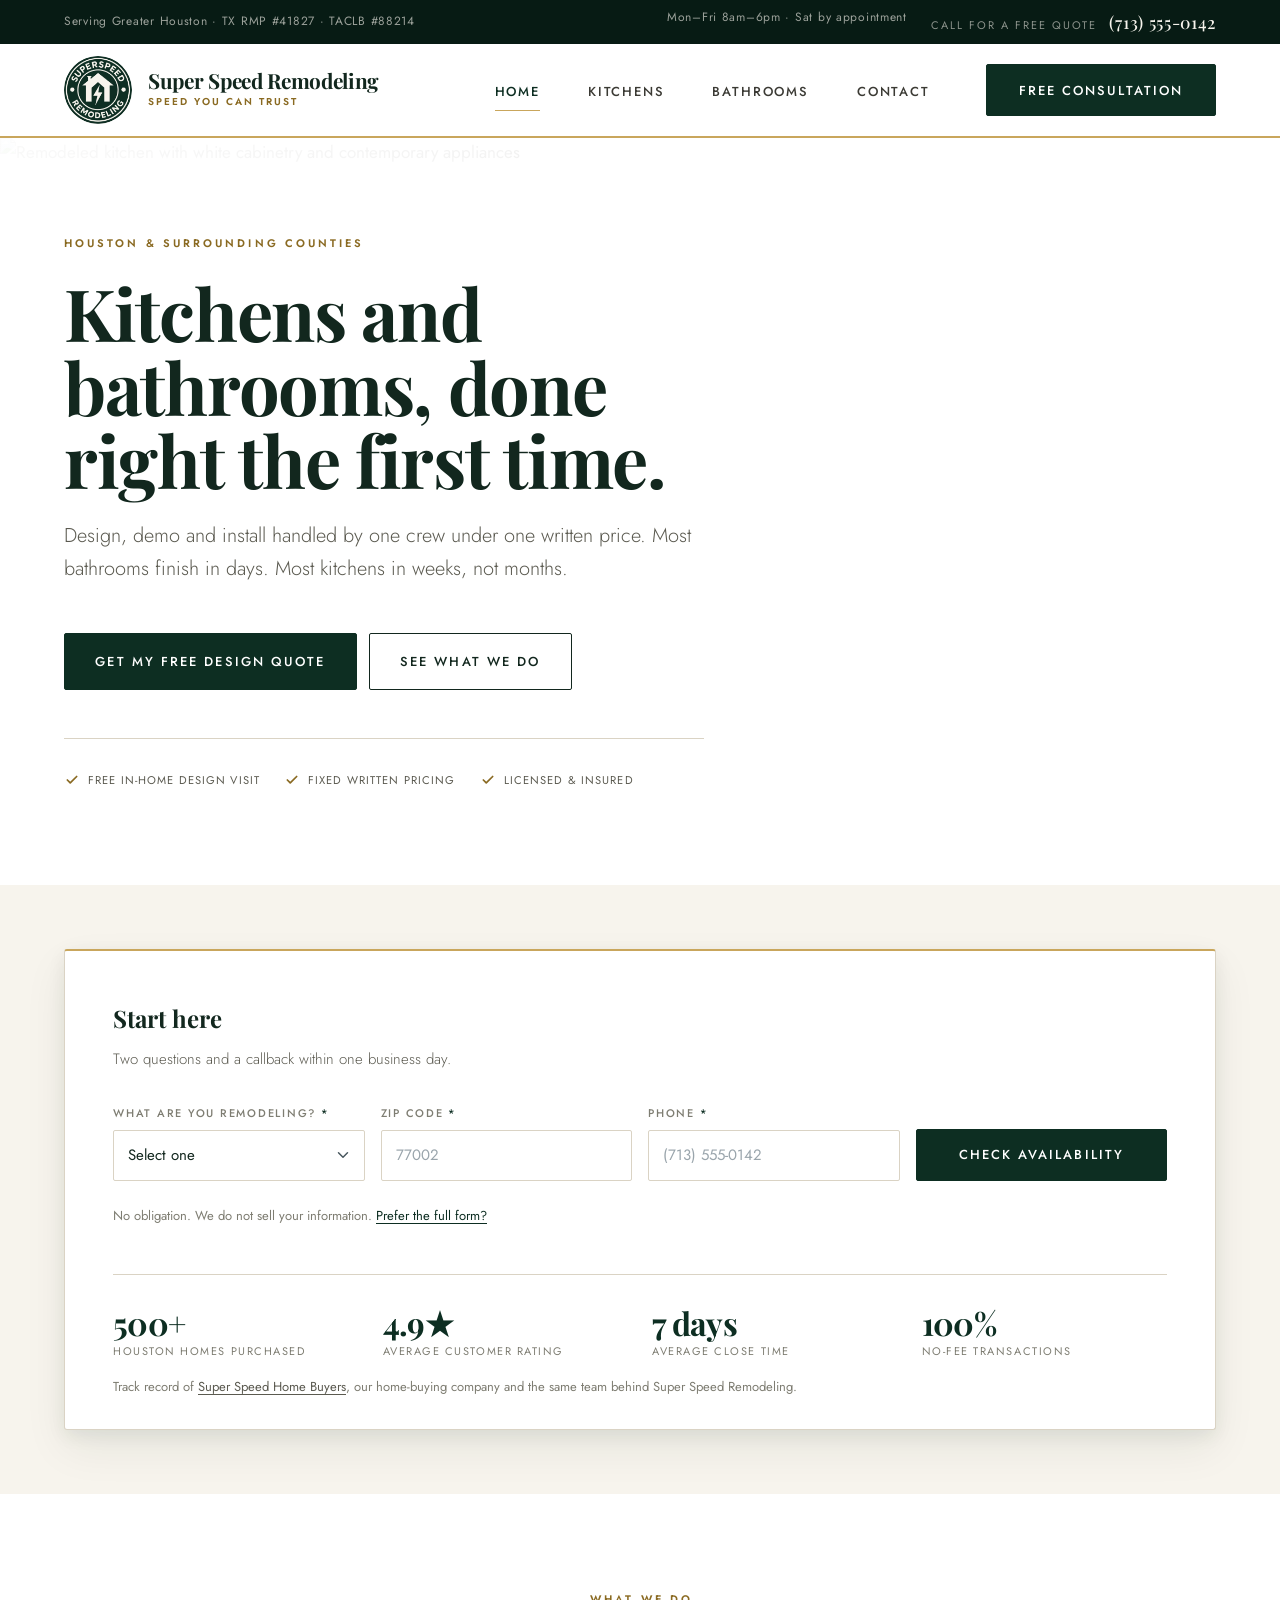
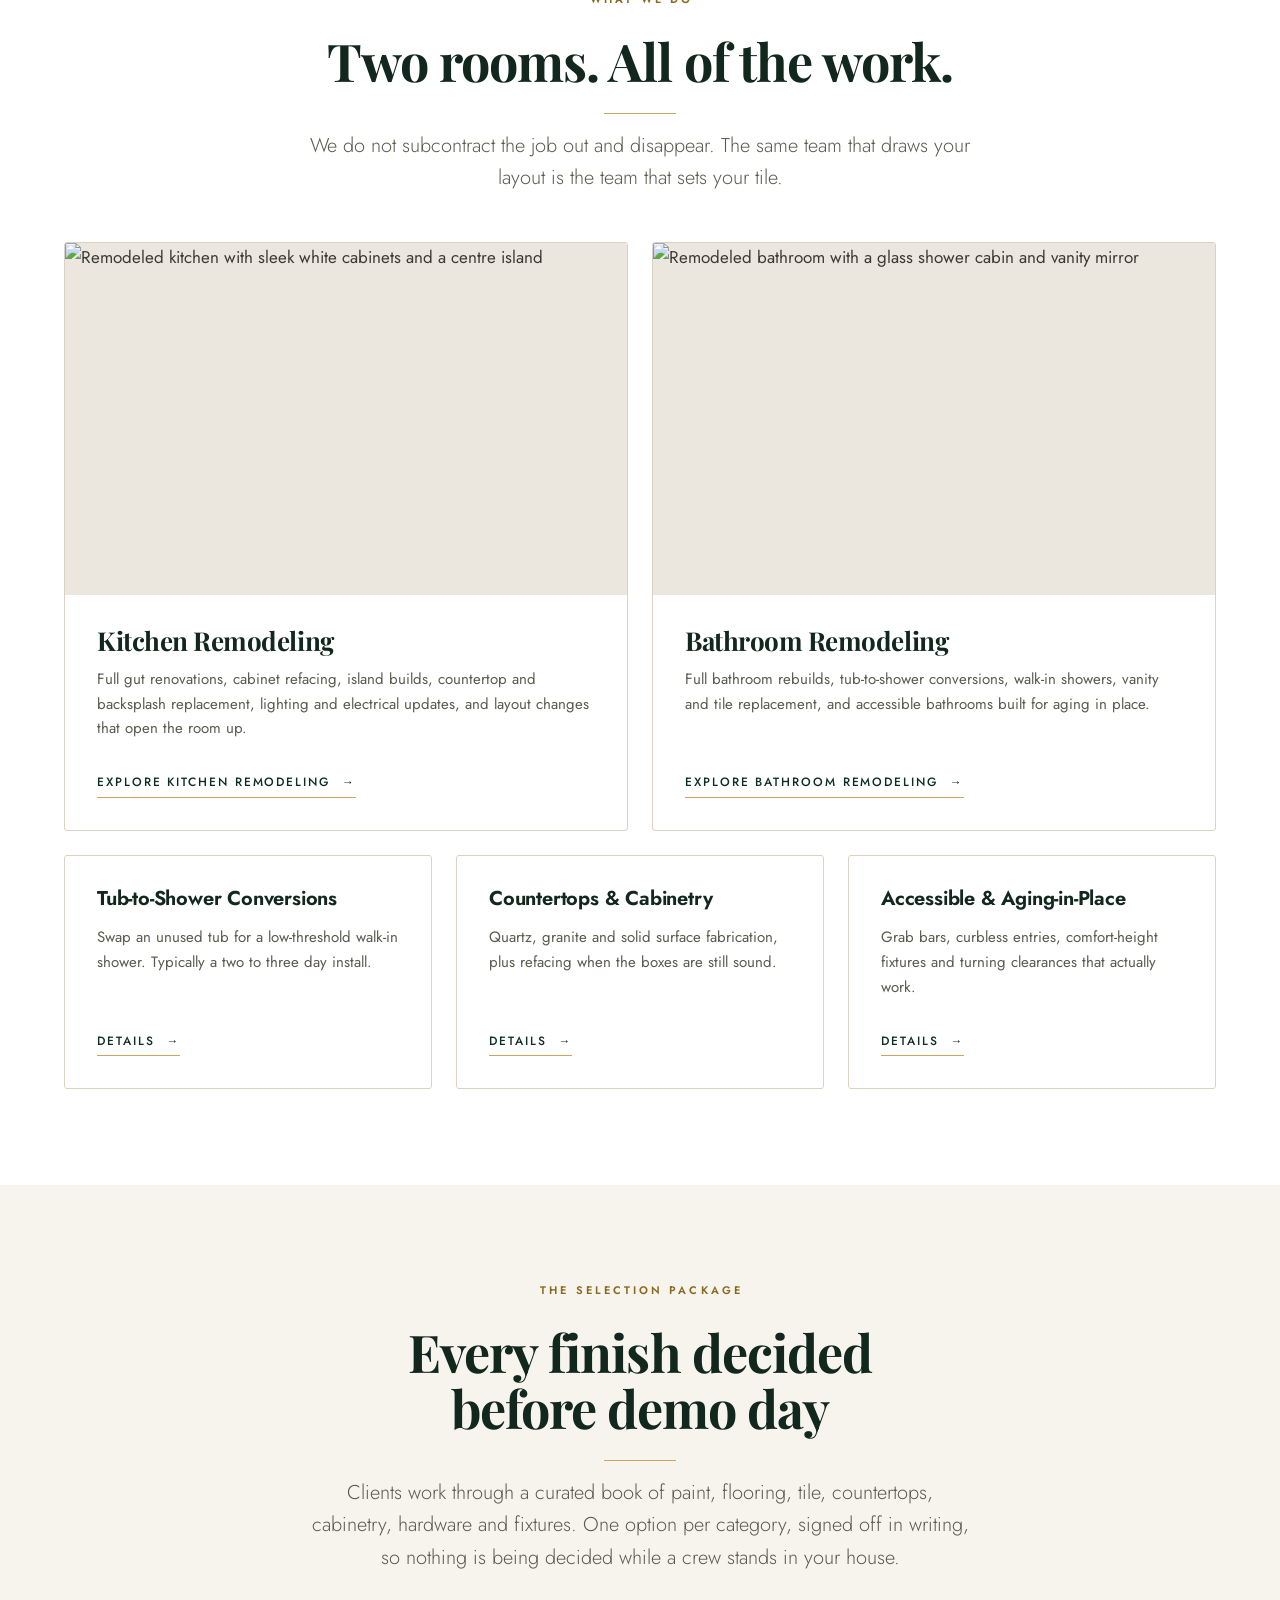
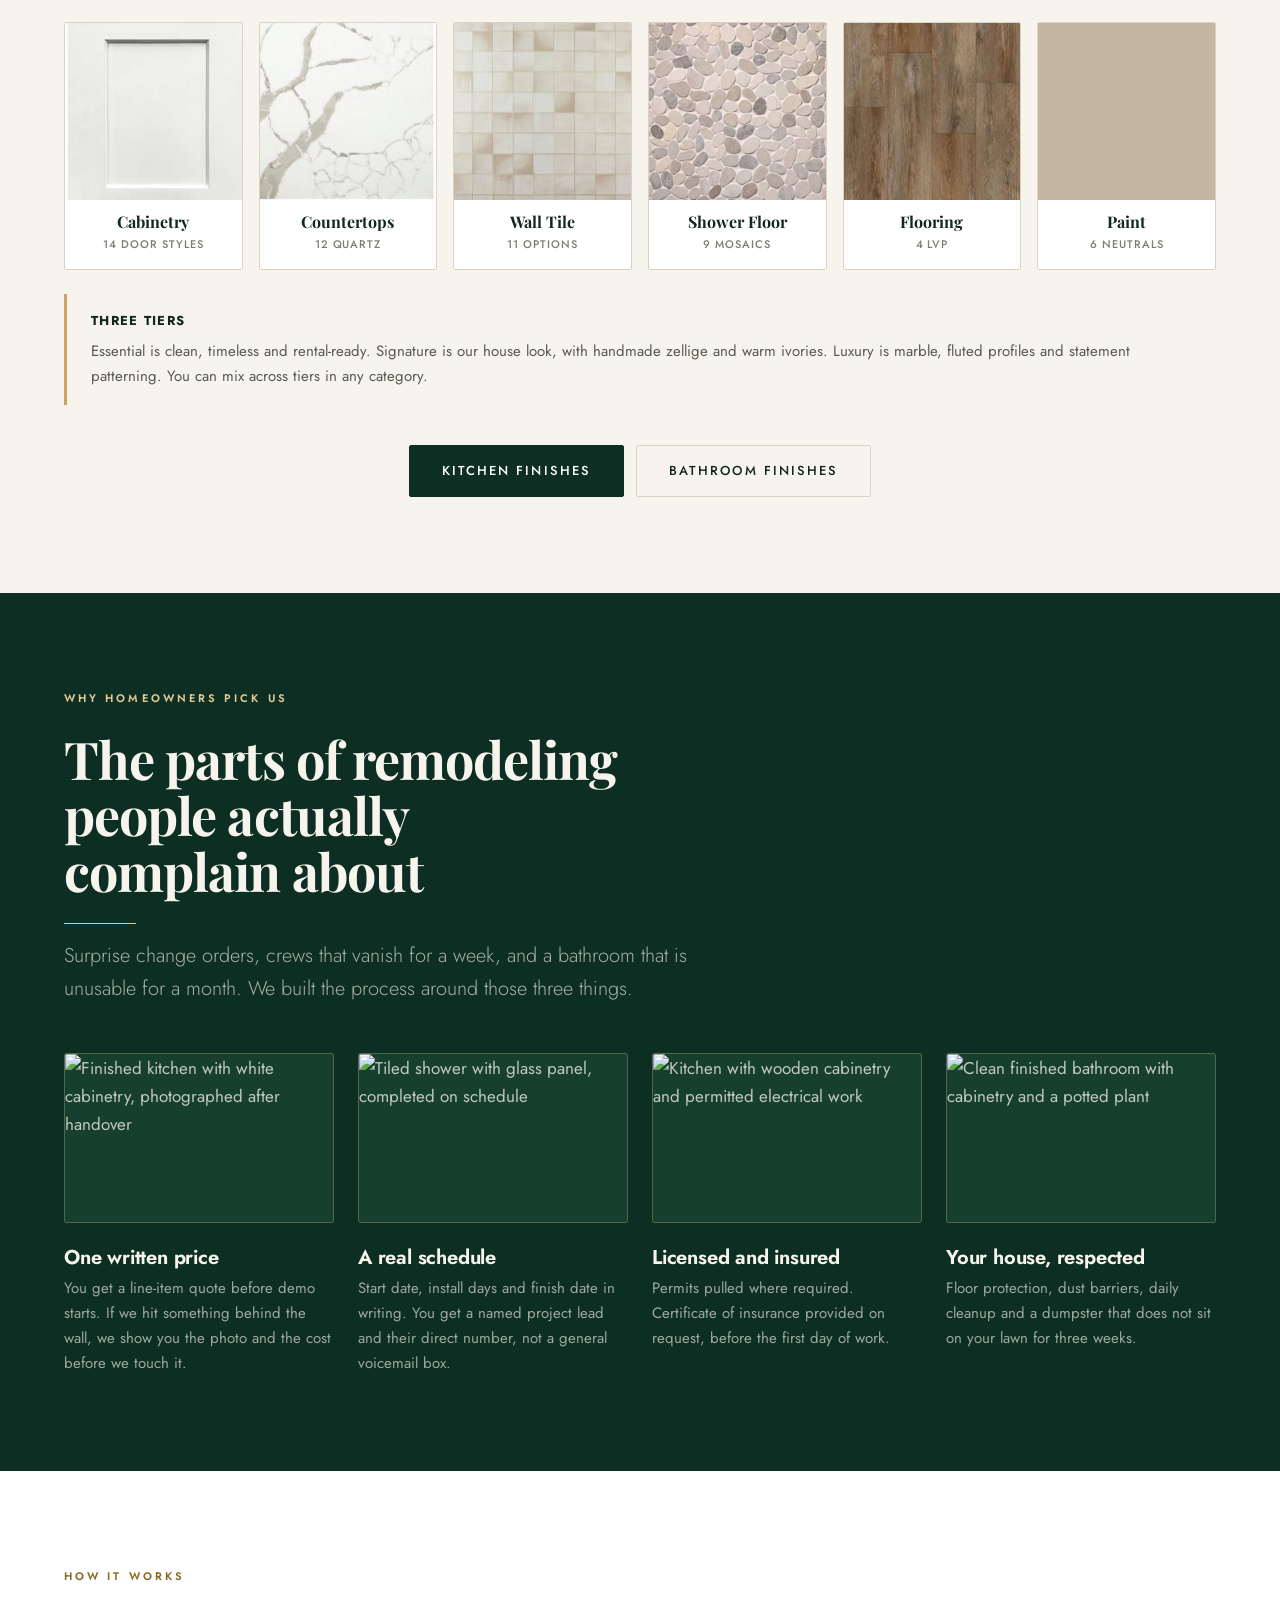
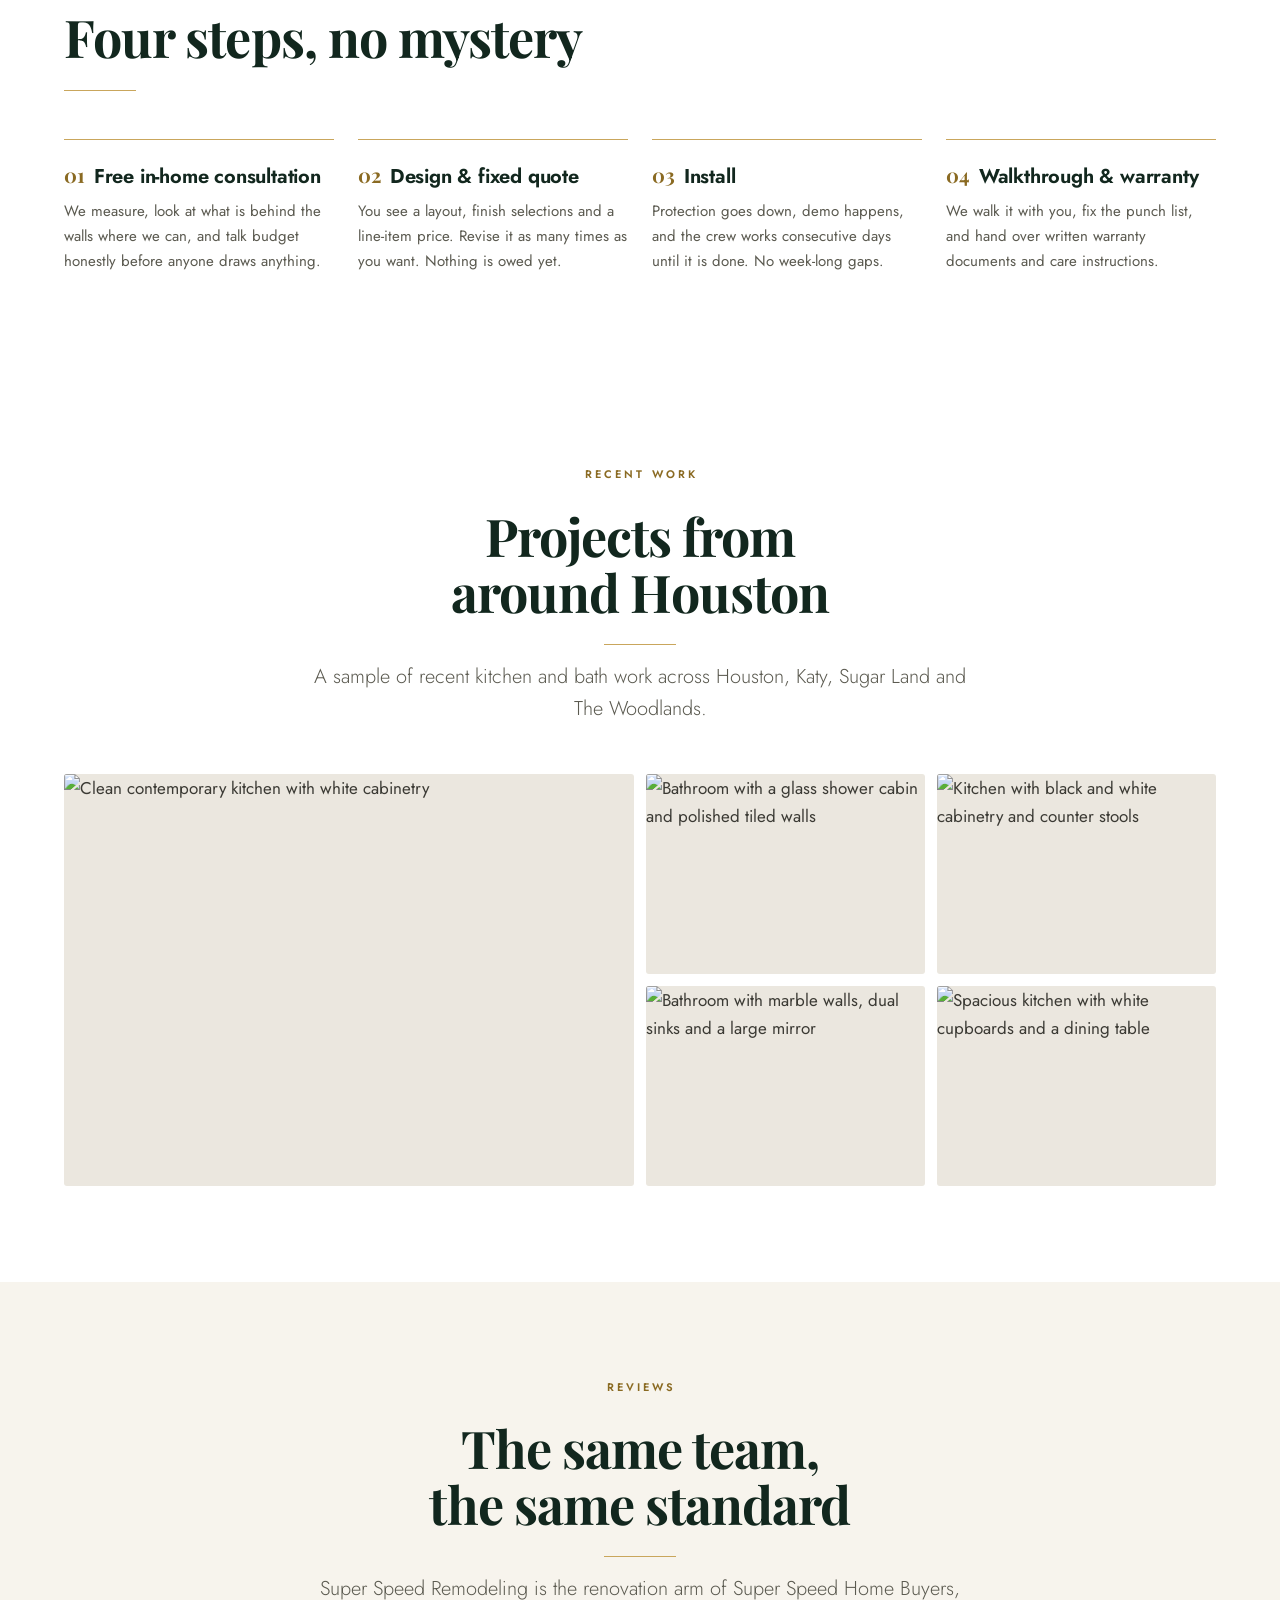
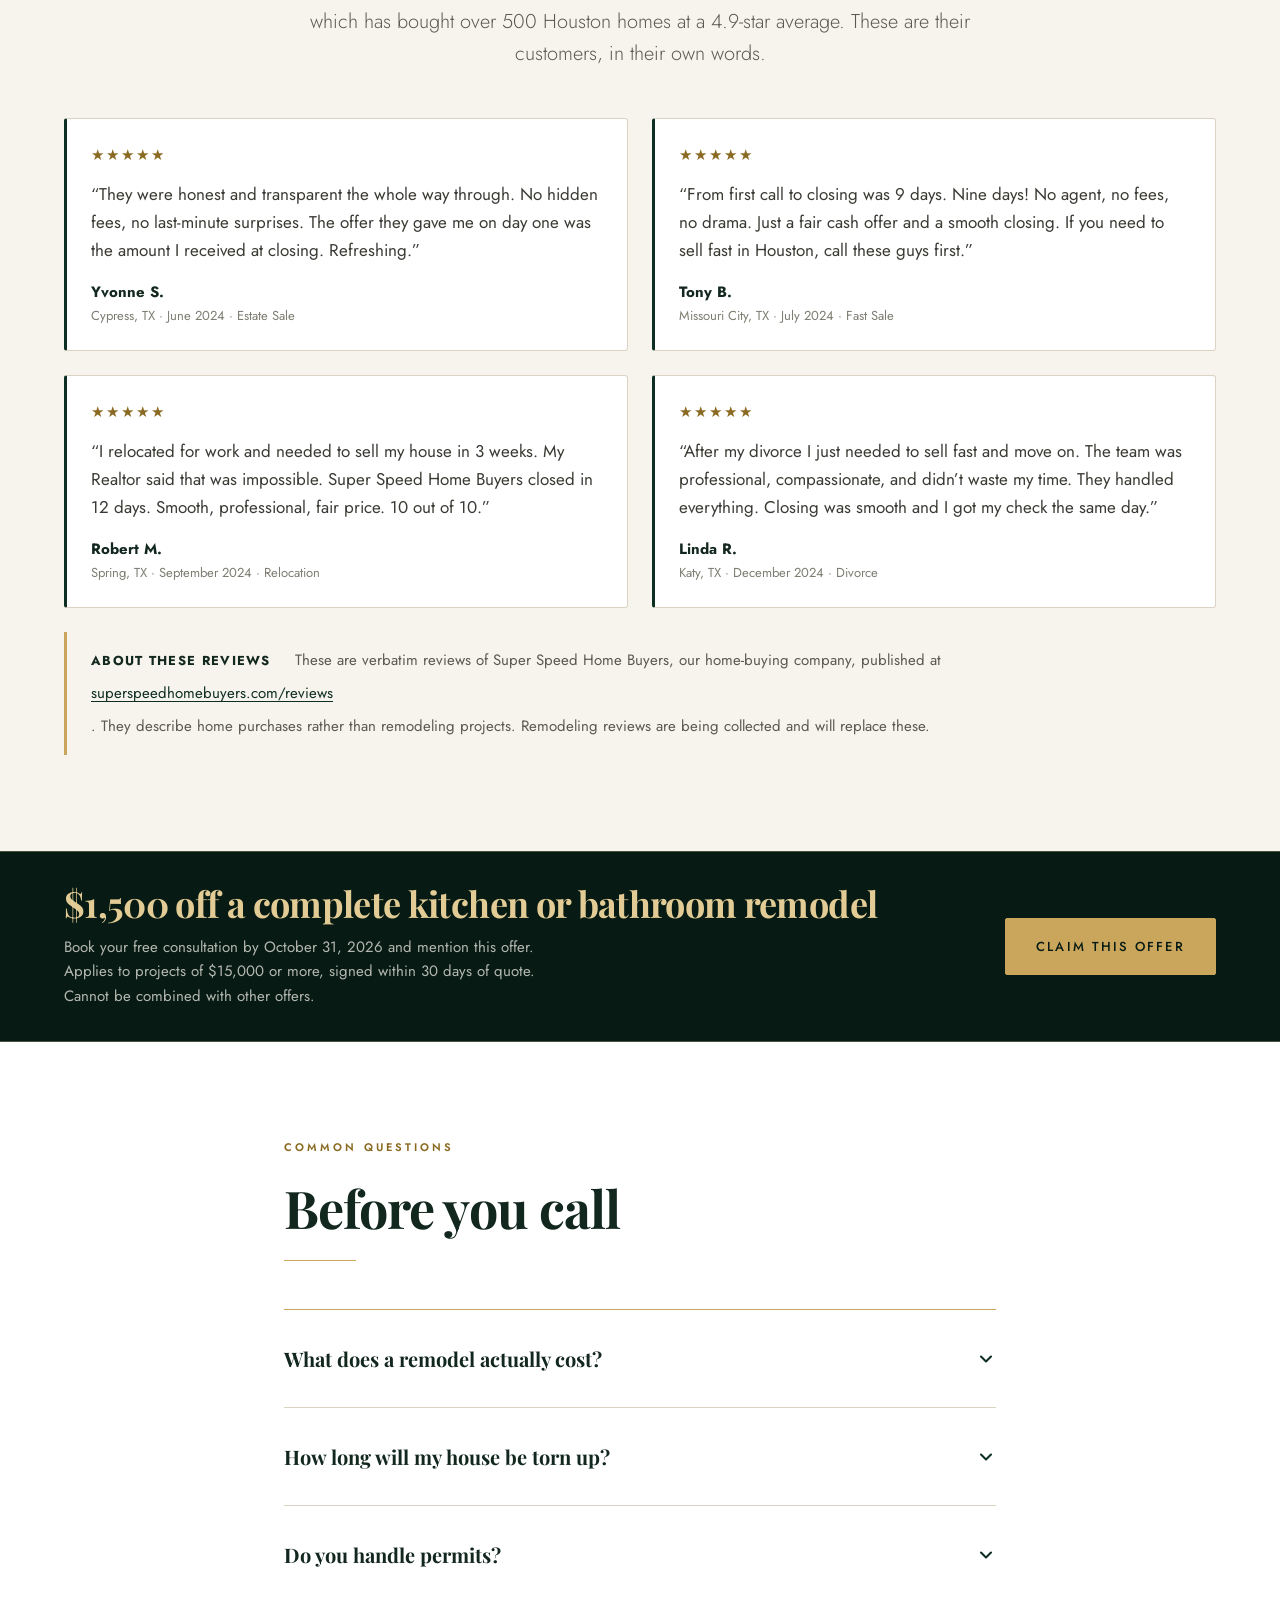
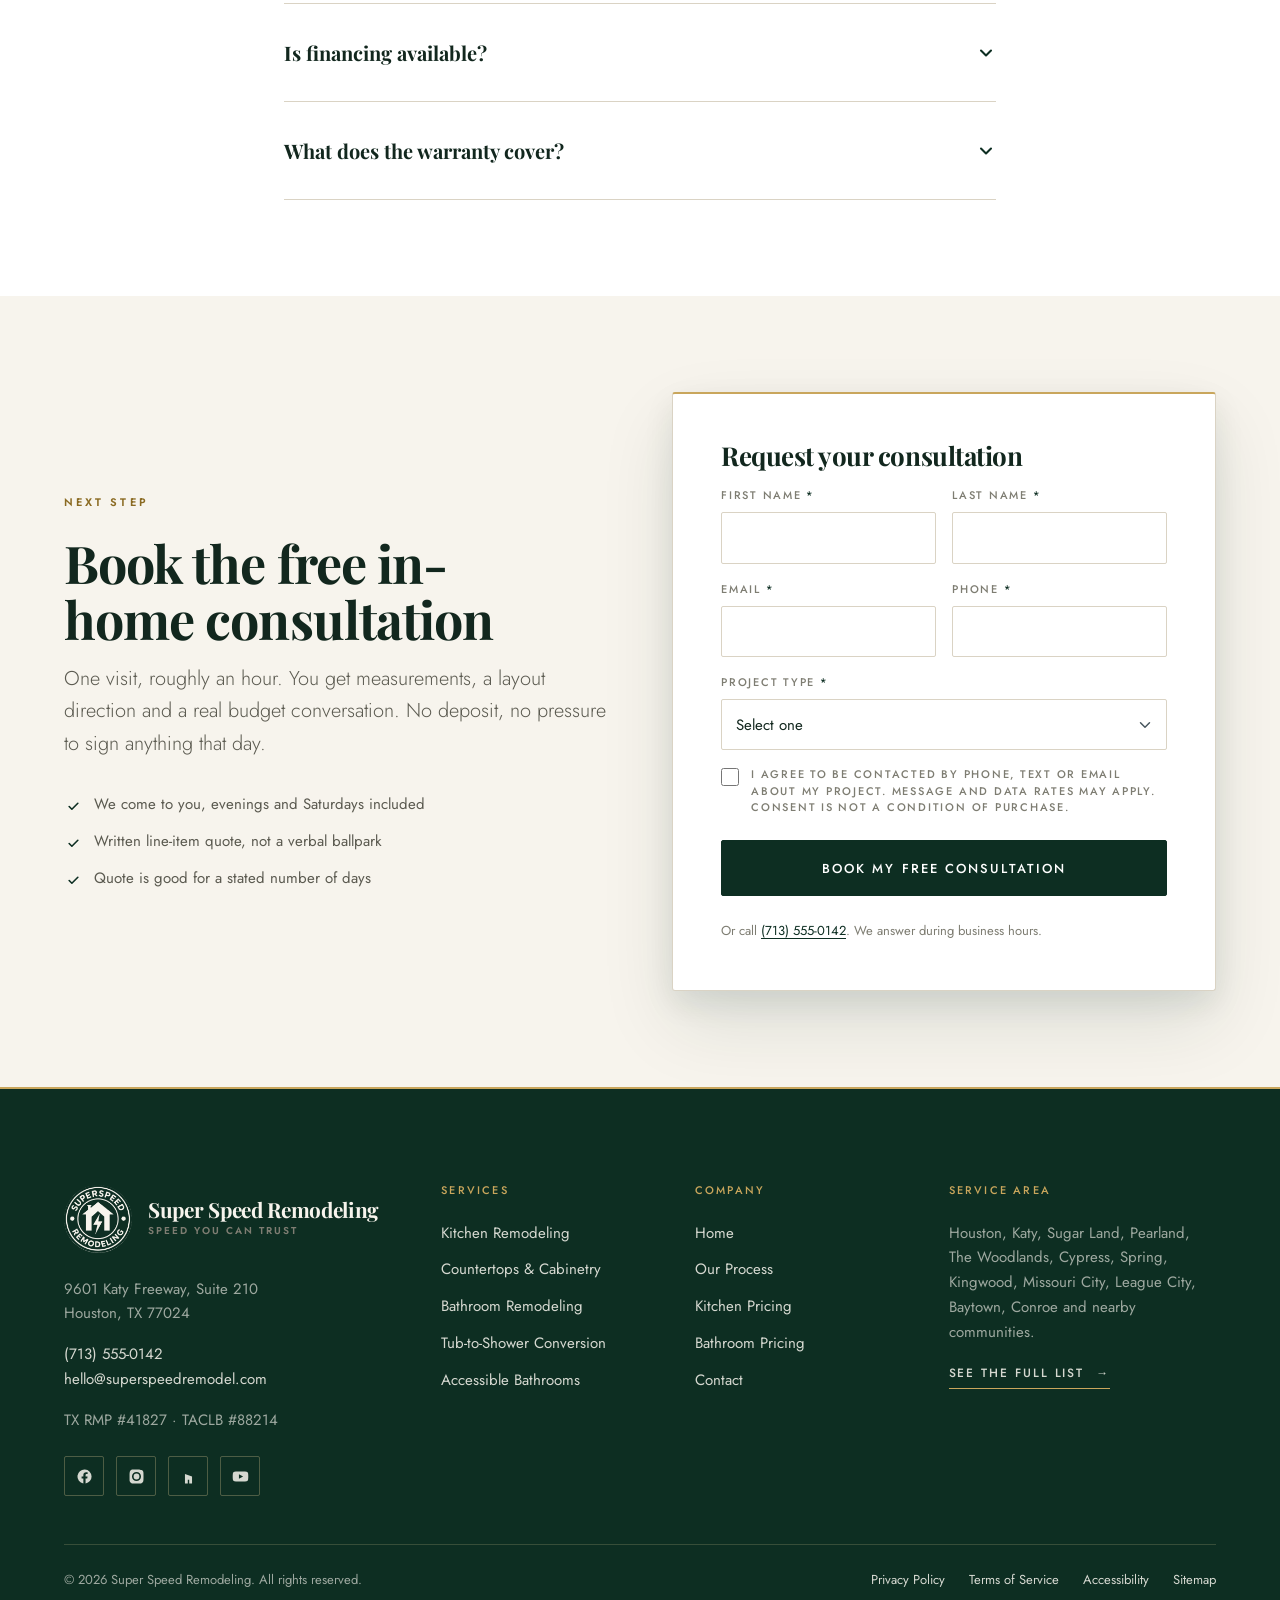
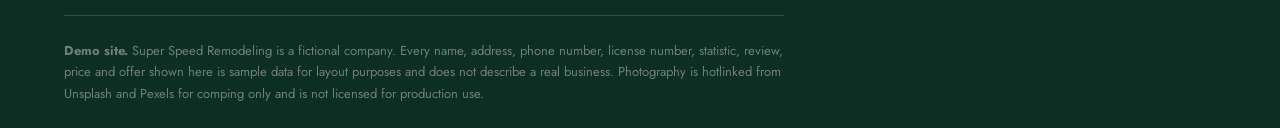
==== commit 7a16c487: "Add files via upload" ====
--- a/index.html
+++ b/index.html
@@ -274,30 +274,30 @@
 
       <div class="grid grid--4">
         <div class="value" data-reveal>
-          <div class="value__icon" aria-hidden="true">
-            <svg width="22" height="22" viewBox="0 0 24 24" fill="none" stroke="currentColor" stroke-width="1.8" stroke-linecap="round" stroke-linejoin="round"><path d="M14 2H6a2 2 0 0 0-2 2v16a2 2 0 0 0 2 2h12a2 2 0 0 0 2-2V8z"/><path d="M14 2v6h6"/><path d="M9 15l2 2 4-4"/></svg>
-          </div>
+          <figure class="value__media">
+            <img src="https://images.pexels.com/photos/373541/pexels-photo-373541.jpeg?auto=compress&amp;cs=tinysrgb&amp;w=700" alt="Finished kitchen with white cabinetry, photographed after handover" loading="lazy">
+          </figure>
           <h4>One written price</h4>
           <p>You get a line-item quote before demo starts. If we hit something behind the wall, we show you the photo and the cost before we touch it.</p>
         </div>
         <div class="value" data-reveal>
-          <div class="value__icon" aria-hidden="true">
-            <svg width="22" height="22" viewBox="0 0 24 24" fill="none" stroke="currentColor" stroke-width="1.8" stroke-linecap="round" stroke-linejoin="round"><circle cx="12" cy="12" r="9"/><path d="M12 7v5l3 2"/></svg>
-          </div>
+          <figure class="value__media">
+            <img src="https://images.pexels.com/photos/7534282/pexels-photo-7534282.jpeg?auto=compress&amp;cs=tinysrgb&amp;w=700" alt="Tiled shower with glass panel, completed on schedule" loading="lazy">
+          </figure>
           <h4>A real schedule</h4>
           <p>Start date, install days and finish date in writing. You get a named project lead and their direct number, not a general voicemail box.</p>
         </div>
         <div class="value" data-reveal>
-          <div class="value__icon" aria-hidden="true">
-            <svg width="22" height="22" viewBox="0 0 24 24" fill="none" stroke="currentColor" stroke-width="1.8" stroke-linecap="round" stroke-linejoin="round"><path d="M12 3l8 4v5c0 5-3.4 8.3-8 9-4.6-.7-8-4-8-9V7z"/><path d="M9 12l2 2 4-4"/></svg>
-          </div>
+          <figure class="value__media">
+            <img src="https://images.pexels.com/photos/8146322/pexels-photo-8146322.jpeg?auto=compress&amp;cs=tinysrgb&amp;w=700" alt="Kitchen with wooden cabinetry and permitted electrical work" loading="lazy">
+          </figure>
           <h4>Licensed and insured</h4>
           <p>Permits pulled where required. Certificate of insurance provided on request, before the first day of work.</p>
         </div>
         <div class="value" data-reveal>
-          <div class="value__icon" aria-hidden="true">
-            <svg width="22" height="22" viewBox="0 0 24 24" fill="none" stroke="currentColor" stroke-width="1.8" stroke-linecap="round" stroke-linejoin="round"><path d="M3 21h18"/><path d="M5 21V8l7-5 7 5v13"/><path d="M10 21v-6h4v6"/></svg>
-          </div>
+          <figure class="value__media">
+            <img src="https://images.pexels.com/photos/6636254/pexels-photo-6636254.jpeg?auto=compress&amp;cs=tinysrgb&amp;w=700" alt="Clean finished bathroom with cabinetry and a potted plant" loading="lazy">
+          </figure>
           <h4>Your house, respected</h4>
           <p>Floor protection, dust barriers, daily cleanup and a dumpster that does not sit on your lawn for three weeks.</p>
         </div>
--- a/assets/css/styles.css
+++ b/assets/css/styles.css
@@ -42,8 +42,9 @@
   --brand-dark: #071B14;
   --brand-mid:  #163F2F;   /* card headers */
   --brand-soft: #E4EBE6;
-  --gold:       #C9A65C;   /* accent gold - eyebrows, rules */
-  --gold-light: #E2CB94;   /* display gold on dark */
+  --gold:       #C9A65C;   /* accent gold - rules, borders, decoration only */
+  --gold-ink:   #8A6A22;   /* gold for TEXT on light - 5.1:1 on white, passes AA */
+  --gold-light: #E2CB94;   /* gold for text on dark green - 9.3:1 */
   --green:      #0D2E22;   /* checkmarks */
 
   /* Typography */
@@ -155,26 +156,17 @@
 }
 
 .eyebrow {
-  display: flex;
-  align-items: center;
-  gap: var(--sp-3);
+  display: block;
   font-family: var(--font-ui);
-  font-size: 0.75rem;
-  font-weight: 500;
-  letter-spacing: 0.22em;
-  text-transform: uppercase;
-  color: var(--gold);
-  margin: 0 0 var(--sp-4);
-}
-.eyebrow::before {
-  content: "";
-  width: 26px;
-  height: 1px;
-  flex: none;
-  background: currentColor;
-  opacity: .8;
-}
-.section-head--center .eyebrow { justify-content: center; }
+  font-size: 0.6875rem;
+  font-weight: 600;
+  letter-spacing: 0.28em;
+  text-transform: uppercase;
+  color: var(--gold-ink);
+  margin: 0 0 var(--sp-5);
+}
+/* wide tracking adds a trailing gap; nudge centred eyebrows back on axis */
+.section-head--center .eyebrow { text-indent: 0.28em; }
 .eyebrow--light { color: var(--gold-light); }
 
 .section-head { max-width: 660px; margin-bottom: var(--sp-7); }
@@ -388,10 +380,10 @@
   display: block;
   margin-top: 2px;
   font-size: 0.625rem;
-  font-weight: 500;
+  font-weight: 600;
   letter-spacing: 0.2em;
   text-transform: uppercase;
-  color: var(--gold);
+  color: var(--gold-ink);
 }
 
 .nav ul {
@@ -412,7 +404,7 @@
   text-decoration: none;
   padding-block: var(--sp-2);
 }
-.nav a:hover { color: var(--gold); }
+.nav a:hover { color: var(--gold-ink); }
 .nav a[aria-current="page"] { color: var(--brand); }
 .nav a[aria-current="page"]::after {
   content: "";
@@ -495,7 +487,7 @@
 
 .hero h1 { color: var(--ink); margin-bottom: var(--sp-5); }
 .hero--page h1 { font-size: var(--fs-3xl); }
-.hero .eyebrow { color: var(--gold); }
+.hero .eyebrow { color: var(--gold-ink); }
 
 .hero__sub {
   font-size: var(--fs-lg);
@@ -524,7 +516,7 @@
   content: "";
   width: 16px; height: 16px;
   flex: none;
-  background: var(--gold);
+  background: var(--gold-ink);
   -webkit-mask: url("data:image/svg+xml;utf8,<svg xmlns='http://www.w3.org/2000/svg' viewBox='0 0 24 24'><path d='M20 6L9 17l-5-5' fill='none' stroke='black' stroke-width='3' stroke-linecap='round' stroke-linejoin='round'/></svg>") center / 14px no-repeat;
           mask: url("data:image/svg+xml;utf8,<svg xmlns='http://www.w3.org/2000/svg' viewBox='0 0 24 24'><path d='M20 6L9 17l-5-5' fill='none' stroke='black' stroke-width='3' stroke-linecap='round' stroke-linejoin='round'/></svg>") center / 14px no-repeat;
 }
@@ -549,7 +541,7 @@
   margin-bottom: var(--sp-5);
 }
 .breadcrumb a { color: var(--slate); text-decoration: none; }
-.breadcrumb a:hover { color: var(--gold); }
+.breadcrumb a:hover { color: var(--gold-ink); }
 .breadcrumb span { margin-inline: var(--sp-2); opacity: .5; }
 
 /* --- Start panel: quick form + proof, one card -------------------------- */
@@ -649,15 +641,22 @@
 
 /* Icon / value columns */
 .value { text-align: left; }
-.value__icon {
-  width: 44px; height: 44px;
-  display: grid; place-items: center;
-  margin-bottom: var(--sp-4);
-  border-radius: var(--radius);
-  background: var(--brand-soft);
-  color: var(--brand);
-}
-.section--dark .value__icon { background: rgba(226,203,148,.16); color: var(--gold-light); }
+.value__media {
+  margin: 0 0 var(--sp-5);
+  overflow: hidden;
+  border-radius: var(--radius-lg);
+  border: 1px solid var(--line);
+  background: var(--cream-2);
+}
+.value__media img {
+  display: block;
+  width: 100%;
+  aspect-ratio: 16 / 10;
+  object-fit: cover;
+  transition: transform .5s var(--ease);
+}
+.value:hover .value__media img { transform: scale(1.04); }
+.section--dark .value__media { border-color: rgba(226,203,148,.28); background: var(--brand-mid); }
 .value h4 { margin-bottom: var(--sp-2); }
 .value p { font-size: var(--fs-sm); color: var(--slate); margin: 0; }
 .section--dark .value p { color: rgba(247,244,237,.62); }
@@ -666,19 +665,24 @@
 .steps { counter-reset: step; }
 .step { position: relative; padding-top: var(--sp-5); border-top: 1px solid var(--gold); }
 .section--dark .step { border-top-color: rgba(226,203,148,.4); }
-.step::before {
+/* the number sits on the same baseline as the step title, not above it */
+.step h4 {
+  display: flex;
+  align-items: baseline;
+  gap: 0.6rem;
+  margin-bottom: var(--sp-3);
+}
+.step h4::before {
   counter-increment: step;
   content: "0" counter(step);
-  display: block;
+  flex: none;
   font-family: var(--font-display);
-  font-size: 1.75rem;
+  font-size: 1em;
   font-weight: 700;
-  color: var(--gold);
-  margin-bottom: var(--sp-4);
   letter-spacing: -.02em;
-}
-.section--dark .step::before { color: var(--gold-light); }
-.step h4 { margin-bottom: var(--sp-2); }
+  color: var(--gold-ink);
+}
+.section--dark .step h4::before { color: var(--gold-light); }
 .step p { font-size: var(--fs-sm); color: var(--slate); margin: 0; }
 .section--dark .step p { color: rgba(247,244,237,.62); }
 
@@ -716,7 +720,7 @@
   border-radius: var(--radius-lg);
   padding: var(--sp-5);
 }
-.quote__stars { color: var(--gold); letter-spacing: 2px; font-size: var(--fs-sm); margin-bottom: var(--sp-3); }
+.quote__stars { color: var(--gold-ink); letter-spacing: 2px; font-size: var(--fs-sm); margin-bottom: var(--sp-3); }
 .quote blockquote { margin: 0 0 var(--sp-4); font-size: var(--fs-base); color: var(--ink-2); }
 .quote figcaption { margin-top: auto; font-size: var(--fs-xs); color: var(--slate-2); }
 .quote figcaption strong { display: block; font-size: var(--fs-sm); color: var(--ink); }
@@ -801,7 +805,7 @@
   text-decoration: none;
   color: var(--slate);
 }
-.jumpnav a:hover { color: var(--gold); }
+.jumpnav a:hover { color: var(--gold-ink); }
 
 /* Notice / placeholder callout */
 .notice {
@@ -996,7 +1000,7 @@
 }
 .tier__list { list-style: none; margin: 0; padding: 0; font-size: var(--fs-sm); color: var(--slate); }
 .tier__list li { padding-left: 1.1rem; position: relative; padding-block: 2px; }
-.tier__list li::before { content: "\2014"; position: absolute; left: 0; color: var(--gold); }
+.tier__list li::before { content: "\2014"; position: absolute; left: 0; color: var(--gold-ink); }
 .tier__foot {
   margin-top: auto;
   padding-top: var(--sp-4);
@@ -1157,7 +1161,7 @@
           mask: url("data:image/svg+xml;utf8,<svg xmlns='http://www.w3.org/2000/svg' viewBox='0 0 24 24'><path d='M6 9l6 6 6-6' fill='none' stroke='black' stroke-width='2.5' stroke-linecap='round' stroke-linejoin='round'/></svg>") center / contain no-repeat;
 }
 .faq details[open] summary::after { transform: rotate(180deg); }
-.faq summary:hover { color: var(--gold); }
+.faq summary:hover { color: var(--gold-ink); }
 .faq__answer { padding: 0 0 var(--sp-6); max-width: 68ch; color: var(--slate); font-size: var(--fs-base); font-weight: 300; line-height: 1.7; }
 
 /* 11. Footer ------------------------------------------------------------- */
